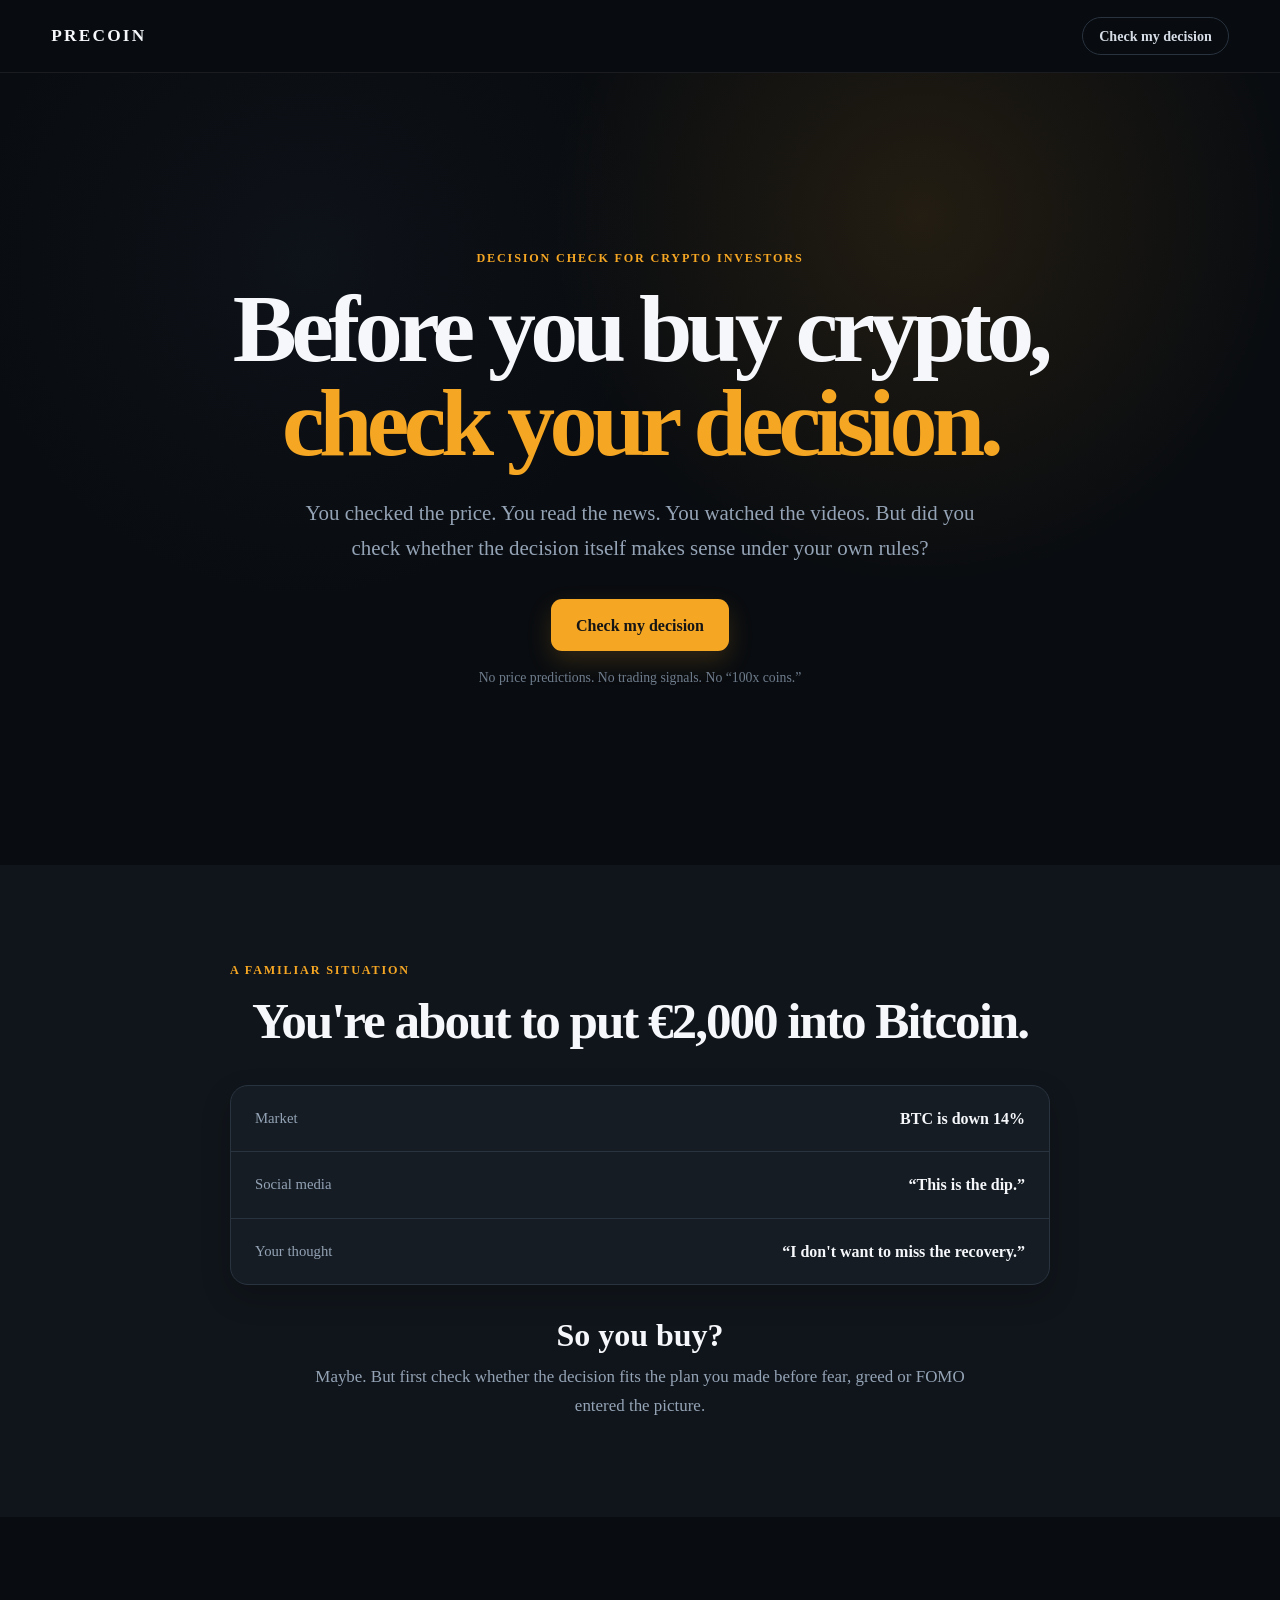
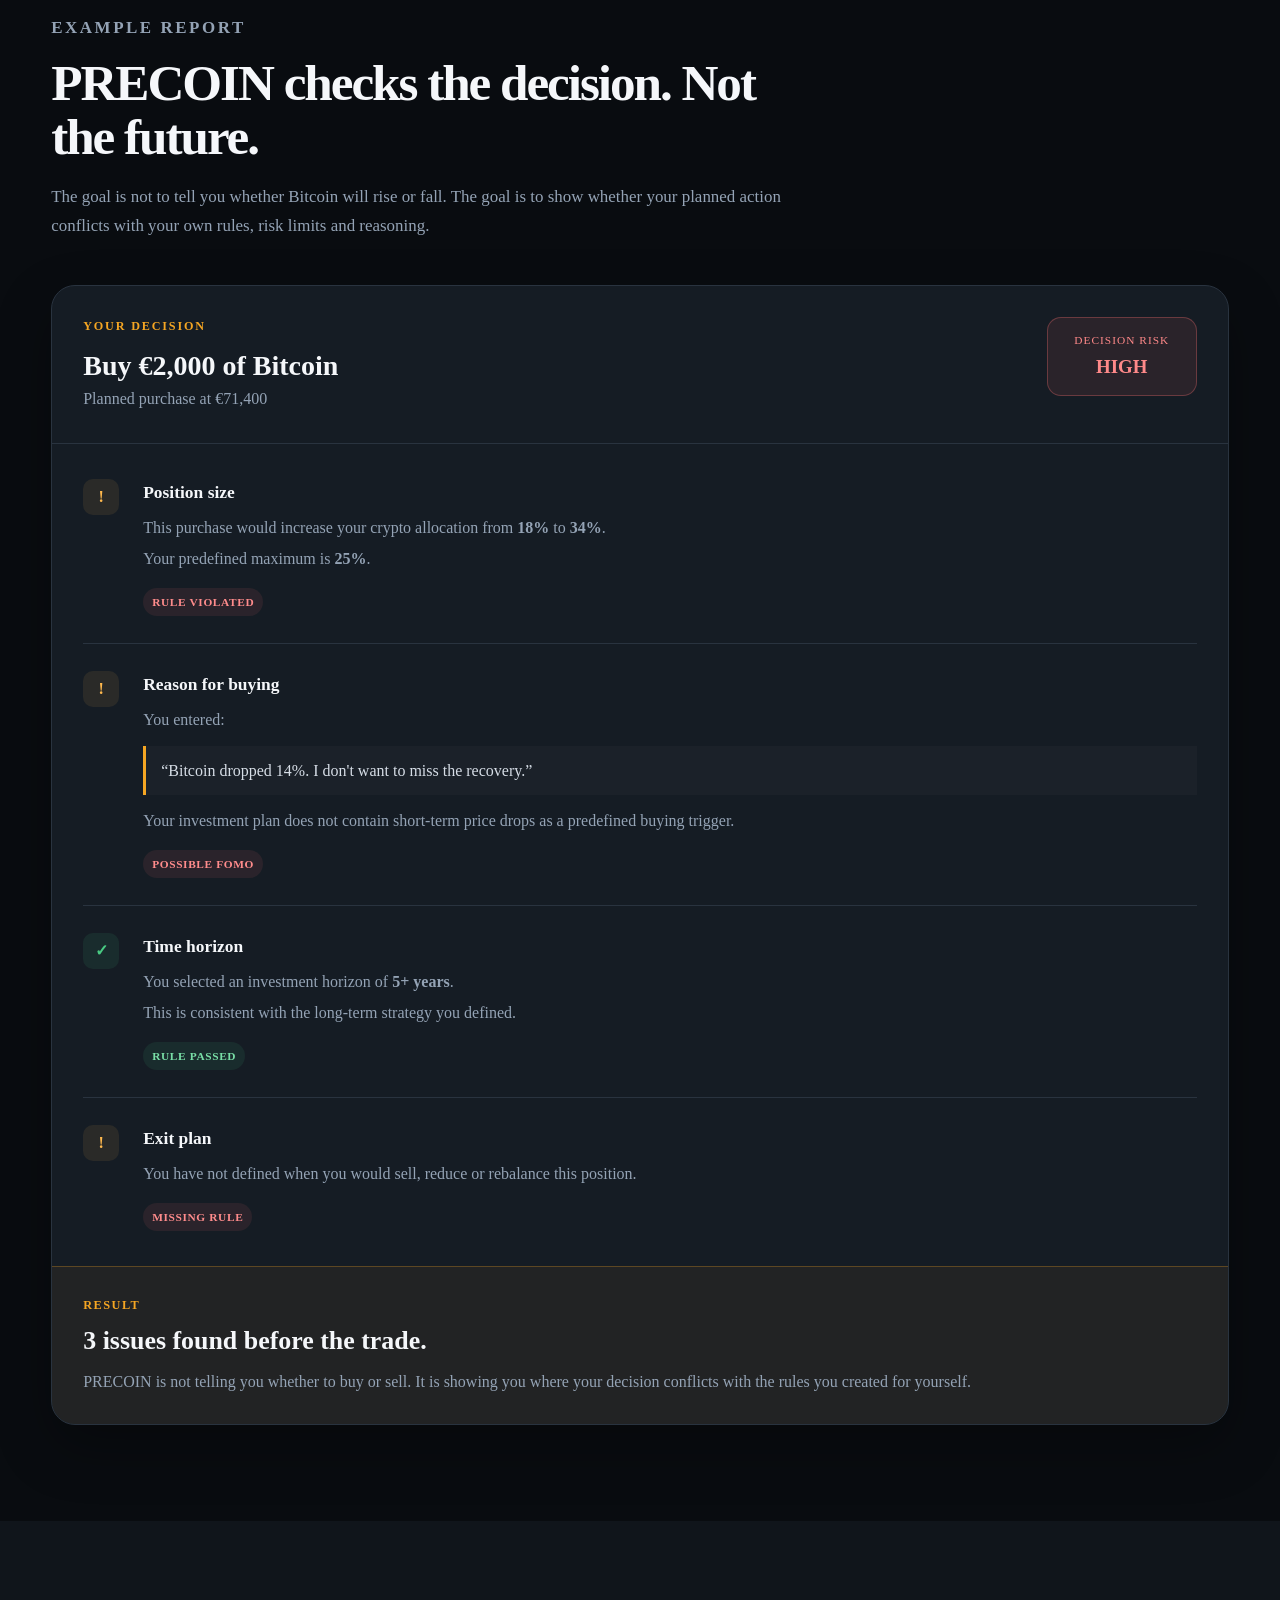
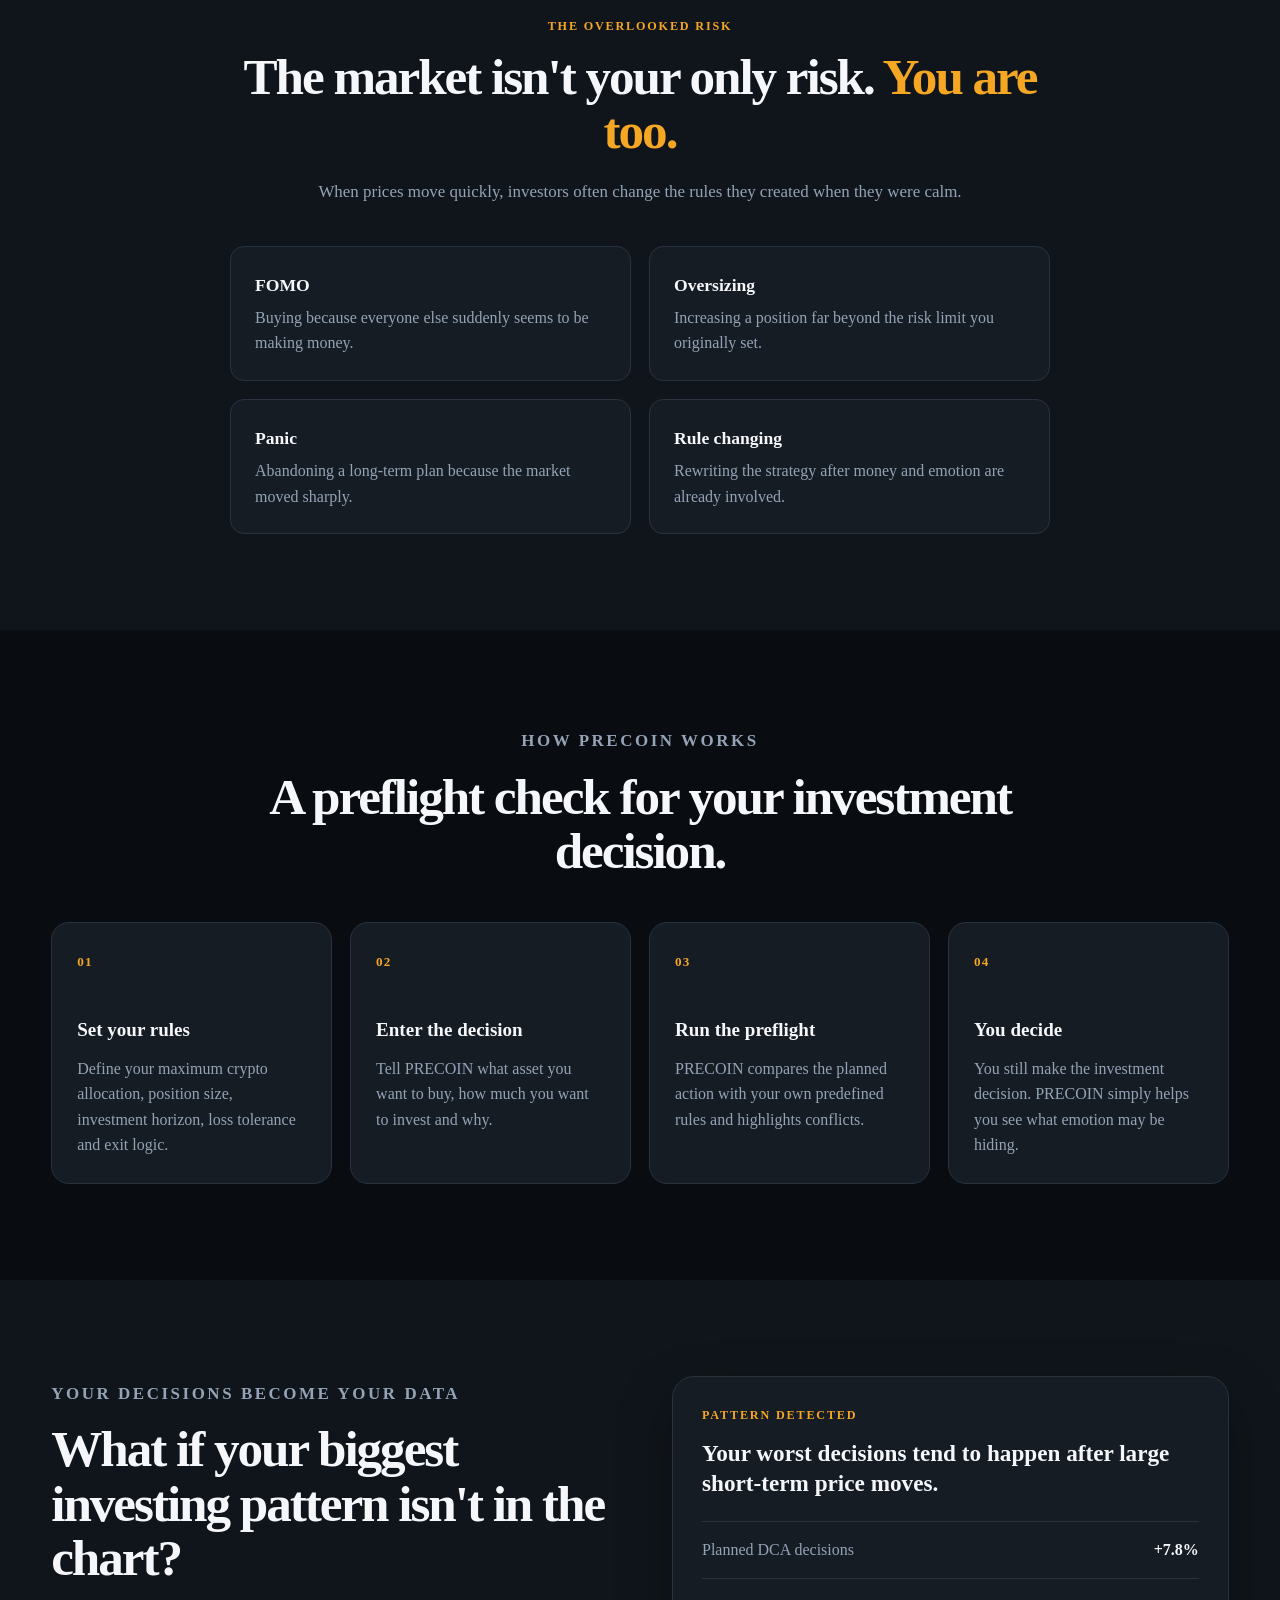
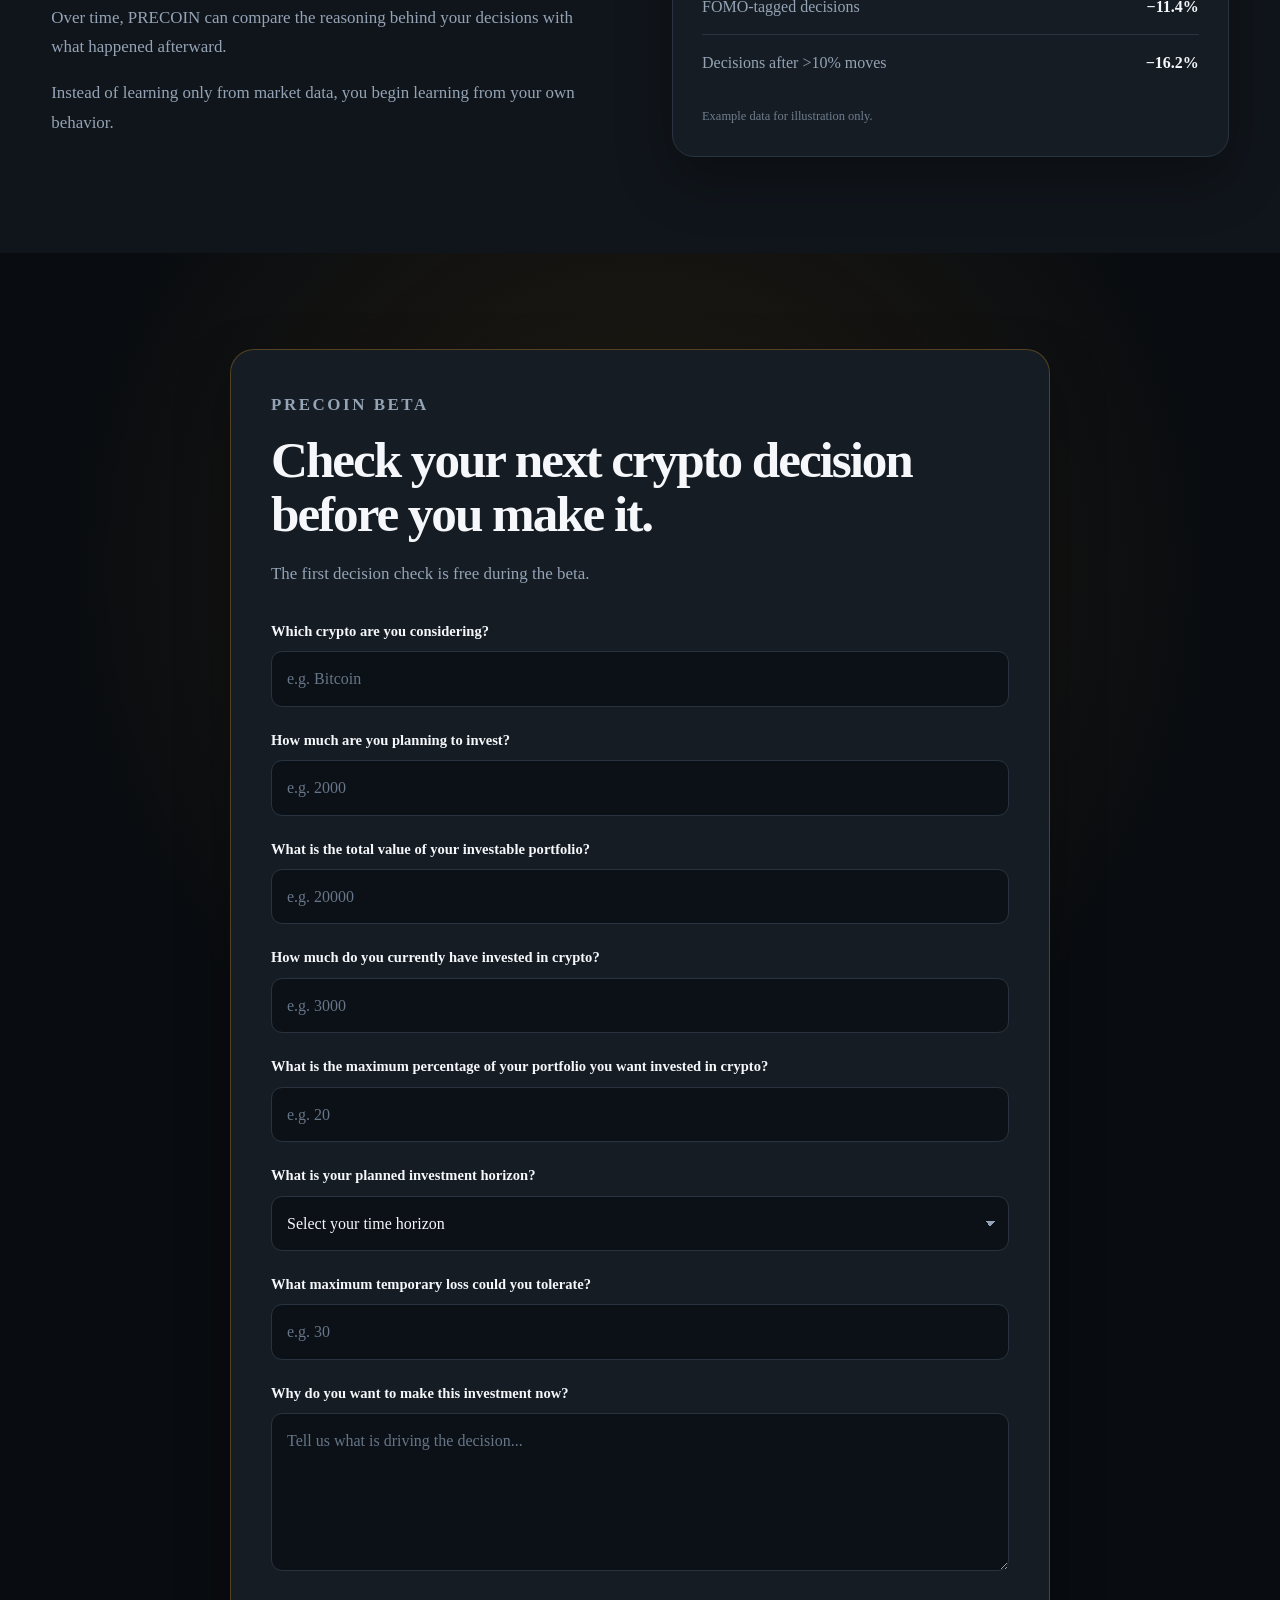
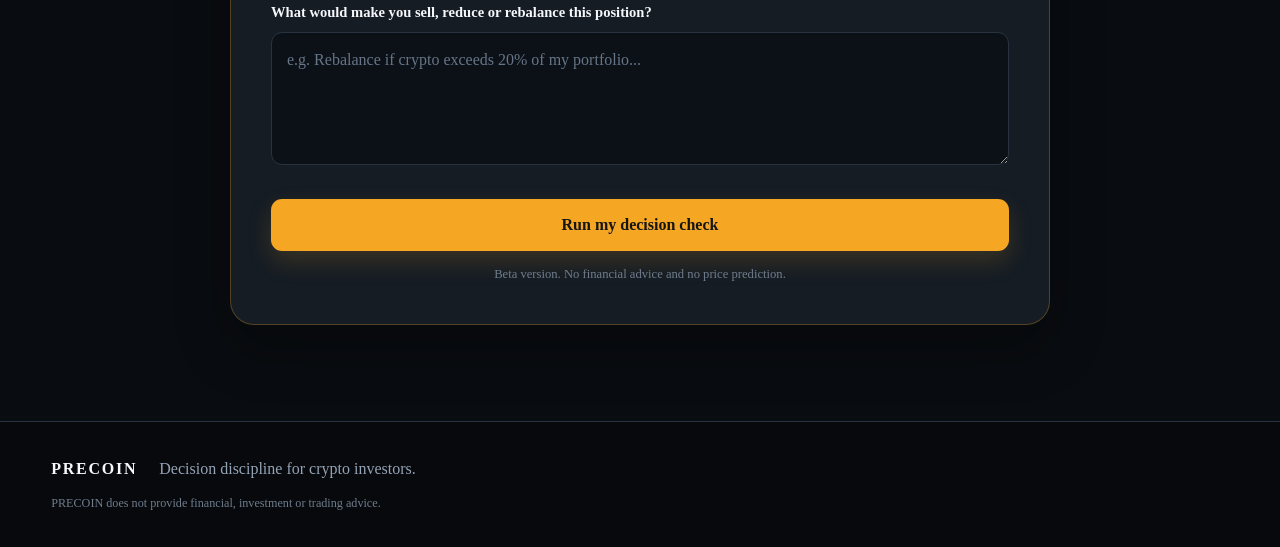
==== index.html @ 1e5df09b "Add files via upload" ====
<!DOCTYPE html>
<html lang="en">
<head>
  <meta charset="UTF-8" />
  <meta name="viewport" content="width=device-width, initial-scale=1.0" />

  <title>PRECOIN — Check your crypto decision before you buy</title>

  <meta
    name="description"
    content="PRECOIN helps crypto investors check whether a planned decision fits their own rules before they put money at risk."
  />

  <link rel="stylesheet" href="styles.css" />
</head>

<body>

  <!-- =========================================================
       HEADER
  ========================================================== -->

  <header class="site-header">
    <div class="container header-inner">

      <a href="#top" class="brand" aria-label="PRECOIN Home">
        PRECOIN
      </a>

      <a href="#decision-check" class="header-cta">
        Check my decision
      </a>

    </div>
  </header>


  <!-- =========================================================
       HERO
  ========================================================== -->

  <main id="top">

    <section class="hero">
      <div class="container hero-inner">

        <p class="eyebrow">
          DECISION CHECK FOR CRYPTO INVESTORS
        </p>

        <h1>
          Before you buy crypto,
          <span>check your decision.</span>
        </h1>

        <p class="hero-text">
          You checked the price.
          You read the news.
          You watched the videos.
          But did you check whether the decision itself makes sense
          under your own rules?
        </p>

        <a href="#decision-check" class="primary-button">
          Check my decision
        </a>

        <p class="hero-note">
          No price predictions. No trading signals. No “100x coins.”
        </p>

      </div>
    </section>


    <!-- =========================================================
         REAL-WORLD SITUATION
    ========================================================== -->

    <section class="scenario-section">
      <div class="container narrow-container">

        <p class="section-label">
          A familiar situation
        </p>

        <h2>
          You're about to put €2,000 into Bitcoin.
        </h2>

        <div class="scenario-card">

          <div class="scenario-row">
            <span class="scenario-key">
              Market
            </span>

            <span class="scenario-value">
              BTC is down 14%
            </span>
          </div>

          <div class="scenario-row">
            <span class="scenario-key">
              Social media
            </span>

            <span class="scenario-value">
              “This is the dip.”
            </span>
          </div>

          <div class="scenario-row">
            <span class="scenario-key">
              Your thought
            </span>

            <span class="scenario-value">
              “I don't want to miss the recovery.”
            </span>
          </div>

        </div>

        <h3 class="scenario-question">
          So you buy?
        </h3>

        <p class="scenario-answer">
          Maybe. But first check whether the decision fits the plan
          you made before fear, greed or FOMO entered the picture.
        </p>

      </div>
    </section>


    <!-- =========================================================
         EXAMPLE DECISION CHECK
    ========================================================== -->

    <section class="report-section">
      <div class="container">

        <div class="section-heading">

          <p class="section-label">
            Example report
          </p>

          <h2>
            PRECOIN checks the decision.
            Not the future.
          </h2>

          <p>
            The goal is not to tell you whether Bitcoin will rise or fall.
            The goal is to show whether your planned action conflicts with
            your own rules, risk limits and reasoning.
          </p>

        </div>


        <div class="report-card">

          <div class="report-top">

            <div>

              <p class="report-small-label">
                YOUR DECISION
              </p>

              <h3>
                Buy €2,000 of Bitcoin
              </h3>

              <p class="report-subtext">
                Planned purchase at €71,400
              </p>

            </div>


            <div class="risk-badge risk-high">

              <span>
                Decision risk
              </span>

              <strong>
                HIGH
              </strong>

            </div>

          </div>


          <div class="report-items">


            <!-- ITEM 1 -->

            <article class="report-item warning">

              <div class="report-icon">
                !
              </div>

              <div>

                <h4>
                  Position size
                </h4>

                <p>
                  This purchase would increase your crypto allocation
                  from <strong>18%</strong> to <strong>34%</strong>.
                </p>

                <p>
                  Your predefined maximum is
                  <strong>25%</strong>.
                </p>

                <span class="status-tag danger-tag">
                  Rule violated
                </span>

              </div>

            </article>


            <!-- ITEM 2 -->

            <article class="report-item warning">

              <div class="report-icon">
                !
              </div>

              <div>

                <h4>
                  Reason for buying
                </h4>

                <p>
                  You entered:
                </p>

                <blockquote>
                  “Bitcoin dropped 14%. I don't want to miss the recovery.”
                </blockquote>

                <p>
                  Your investment plan does not contain short-term
                  price drops as a predefined buying trigger.
                </p>

                <span class="status-tag danger-tag">
                  Possible FOMO
                </span>

              </div>

            </article>


            <!-- ITEM 3 -->

            <article class="report-item success">

              <div class="report-icon">
                ✓
              </div>

              <div>

                <h4>
                  Time horizon
                </h4>

                <p>
                  You selected an investment horizon of
                  <strong>5+ years</strong>.
                </p>

                <p>
                  This is consistent with the long-term strategy
                  you defined.
                </p>

                <span class="status-tag success-tag">
                  Rule passed
                </span>

              </div>

            </article>


            <!-- ITEM 4 -->

            <article class="report-item warning">

              <div class="report-icon">
                !
              </div>

              <div>

                <h4>
                  Exit plan
                </h4>

                <p>
                  You have not defined when you would sell,
                  reduce or rebalance this position.
                </p>

                <span class="status-tag danger-tag">
                  Missing rule
                </span>

              </div>

            </article>

          </div>


          <div class="report-result">

            <p>
              RESULT
            </p>

            <h3>
              3 issues found before the trade.
            </h3>

            <p>
              PRECOIN is not telling you whether to buy or sell.
              It is showing you where your decision conflicts
              with the rules you created for yourself.
            </p>

          </div>

        </div>

      </div>
    </section>


    <!-- =========================================================
         CORE MESSAGE
    ========================================================== -->

    <section class="risk-section">
      <div class="container narrow-container">

        <p class="section-label">
          The overlooked risk
        </p>

        <h2>
          The market isn't your only risk.
          <span>You are too.</span>
        </h2>

        <p class="large-copy">
          When prices move quickly, investors often change the rules
          they created when they were calm.
        </p>

        <div class="behavior-grid">

          <div class="behavior-card">
            <strong>
              FOMO
            </strong>
            <p>
              Buying because everyone else suddenly seems to be making money.
            </p>
          </div>

          <div class="behavior-card">
            <strong>
              Oversizing
            </strong>
            <p>
              Increasing a position far beyond the risk limit you originally set.
            </p>
          </div>

          <div class="behavior-card">
            <strong>
              Panic
            </strong>
            <p>
              Abandoning a long-term plan because the market moved sharply.
            </p>
          </div>

          <div class="behavior-card">
            <strong>
              Rule changing
            </strong>
            <p>
              Rewriting the strategy after money and emotion are already involved.
            </p>
          </div>

        </div>

      </div>
    </section>


    <!-- =========================================================
         HOW IT WORKS
    ========================================================== -->

    <section class="how-section">
      <div class="container">

        <div class="section-heading centered">

          <p class="section-label">
            How PRECOIN works
          </p>

          <h2>
            A preflight check for your investment decision.
          </h2>

        </div>


        <div class="steps-grid">

          <article class="step-card">

            <span class="step-number">
              01
            </span>

            <h3>
              Set your rules
            </h3>

            <p>
              Define your maximum crypto allocation, position size,
              investment horizon, loss tolerance and exit logic.
            </p>

          </article>


          <article class="step-card">

            <span class="step-number">
              02
            </span>

            <h3>
              Enter the decision
            </h3>

            <p>
              Tell PRECOIN what asset you want to buy,
              how much you want to invest and why.
            </p>

          </article>


          <article class="step-card">

            <span class="step-number">
              03
            </span>

            <h3>
              Run the preflight
            </h3>

            <p>
              PRECOIN compares the planned action with your own
              predefined rules and highlights conflicts.
            </p>

          </article>


          <article class="step-card">

            <span class="step-number">
              04
            </span>

            <h3>
              You decide
            </h3>

            <p>
              You still make the investment decision.
              PRECOIN simply helps you see what emotion may be hiding.
            </p>

          </article>

        </div>

      </div>
    </section>


    <!-- =========================================================
         LONG-TERM DATA VALUE
    ========================================================== -->

    <section class="data-section">
      <div class="container">

        <div class="data-layout">

          <div class="data-copy">

            <p class="section-label">
              Your decisions become your data
            </p>

            <h2>
              What if your biggest investing pattern isn't in the chart?
            </h2>

            <p>
              Over time, PRECOIN can compare the reasoning behind
              your decisions with what happened afterward.
            </p>

            <p>
              Instead of learning only from market data,
              you begin learning from your own behavior.
            </p>

          </div>


          <div class="pattern-card">

            <p class="pattern-label">
              PATTERN DETECTED
            </p>

            <h3>
              Your worst decisions tend to happen after large short-term price moves.
            </h3>

            <div class="pattern-stat">

              <span>
                Planned DCA decisions
              </span>

              <strong>
                +7.8%
              </strong>

            </div>

            <div class="pattern-stat">

              <span>
                FOMO-tagged decisions
              </span>

              <strong>
                −11.4%
              </strong>

            </div>

            <div class="pattern-stat">

              <span>
                Decisions after &gt;10% moves
              </span>

              <strong>
                −16.2%
              </strong>

            </div>

            <p class="pattern-disclaimer">
              Example data for illustration only.
            </p>

          </div>

        </div>

      </div>
    </section>


    <!-- =========================================================
         FIRST MVP CTA / FORM PLACEHOLDER
    ========================================================== -->

    <section class="cta-section" id="decision-check">

      <div class="container narrow-container">

        <div class="cta-box">

          <p class="section-label">
            PRECOIN BETA
          </p>

          <h2>
            Check your next crypto decision before you make it.
          </h2>

          <p>
            The first decision check is free during the beta.
          </p>

<form id="precoinForm" class="precoin-form">

  <div class="form-group">
    <label for="asset">
      Which crypto are you considering?
    </label>

    <input
      type="text"
      id="asset"
      name="asset"
      placeholder="e.g. Bitcoin"
      required
    />
  </div>


  <div class="form-group">
    <label for="amount">
      How much are you planning to invest?
    </label>

    <input
      type="number"
      id="amount"
      name="amount"
      placeholder="e.g. 2000"
      min="1"
      required
    />
  </div>


  <div class="form-group">
    <label for="portfolioValue">
      What is the total value of your investable portfolio?
    </label>

    <input
      type="number"
      id="portfolioValue"
      name="portfolioValue"
      placeholder="e.g. 20000"
      min="1"
      required
    />
  </div>


  <div class="form-group">
    <label for="currentCryptoValue">
      How much do you currently have invested in crypto?
    </label>

    <input
      type="number"
      id="currentCryptoValue"
      name="currentCryptoValue"
      placeholder="e.g. 3000"
      min="0"
      required
    />
  </div>


  <div class="form-group">
    <label for="maxCryptoAllocation">
      What is the maximum percentage of your portfolio
      you want invested in crypto?
    </label>

    <input
      type="number"
      id="maxCryptoAllocation"
      name="maxCryptoAllocation"
      placeholder="e.g. 20"
      min="1"
      max="100"
      required
    />
  </div>


  <div class="form-group">
    <label for="timeHorizon">
      What is your planned investment horizon?
    </label>

    <select
      id="timeHorizon"
      name="timeHorizon"
      required
    >
      <option value="">
        Select your time horizon
      </option>

      <option value="less-than-1-year">
        Less than 1 year
      </option>

      <option value="1-3-years">
        1–3 years
      </option>

      <option value="3-5-years">
        3–5 years
      </option>

      <option value="5-plus-years">
        5+ years
      </option>
    </select>
  </div>


  <div class="form-group">
    <label for="maxLoss">
      What maximum temporary loss could you tolerate?
    </label>

    <input
      type="number"
      id="maxLoss"
      name="maxLoss"
      placeholder="e.g. 30"
      min="1"
      max="100"
      required
    />
  </div>


  <div class="form-group">
    <label for="reason">
      Why do you want to make this investment now?
    </label>

    <textarea
      id="reason"
      name="reason"
      rows="5"
      placeholder="Tell us what is driving the decision..."
      required
    ></textarea>
  </div>


  <div class="form-group">
    <label for="exitRule">
      What would make you sell, reduce or rebalance this position?
    </label>

    <textarea
      id="exitRule"
      name="exitRule"
      rows="4"
      placeholder="e.g. Rebalance if crypto exceeds 20% of my portfolio..."
      required
    ></textarea>
  </div>


  <button
    type="submit"
    class="primary-button form-button"
  >
    Run my decision check
  </button>


  <p class="form-note">
    Beta version. No financial advice and no price prediction.
  </p>

</form>


          <div id="formSuccess" class="form-success" hidden>

            <strong>
              Decision received.
            </strong>

            <p>
              Your PRECOIN beta check is ready for the next step.
            </p>

          </div>

        </div>

      </div>

    </section>

  </main>


  <!-- =========================================================
       FOOTER
  ========================================================== -->

  <footer class="site-footer">

    <div class="container footer-inner">

      <strong>
        PRECOIN
      </strong>

      <p>
        Decision discipline for crypto investors.
      </p>

      <p class="footer-disclaimer">
        PRECOIN does not provide financial, investment or trading advice.
      </p>

    </div>

  </footer>


  <script src="javascript.js"></script>

</body>
</html>
---- styles.css ----
/* =========================================================
   PRECOIN — LANDINGPAGE V0.2
   Full replacement stylesheet
   ========================================================= */


/* =========================================================
   1. DESIGN TOKENS
   ========================================================= */

:root {
  --bg: #090c10;
  --bg-soft: #10151b;
  --bg-elevated: #131920;

  --card: #151c24;
  --card-soft: #19212a;
  --card-hover: #1b242e;

  --text: #f5f7fa;
  --text-soft: #d6dde6;
  --muted: #94a3b5;
  --muted-dark: #6f7d8d;

  --line: #29333f;
  --line-soft: rgba(255, 255, 255, 0.07);

  --accent: #f5a623;
  --accent-hover: #ffb434;
  --accent-soft: rgba(245, 166, 35, 0.1);
  --accent-line: rgba(245, 166, 35, 0.28);

  --success: #49cb83;
  --success-soft: rgba(73, 203, 131, 0.09);
  --success-line: rgba(73, 203, 131, 0.28);

  --warning: #ffb94e;
  --warning-soft: rgba(255, 185, 78, 0.09);
  --warning-line: rgba(255, 185, 78, 0.28);

  --danger: #ff7070;
  --danger-soft: rgba(255, 112, 112, 0.09);
  --danger-line: rgba(255, 112, 112, 0.3);

  --max-width: 1180px;
  --narrow-width: 820px;

  --radius-xl: 24px;
  --radius-lg: 18px;
  --radius-md: 14px;
  --radius-sm: 11px;

  --shadow:
    0 22px 55px rgba(0, 0, 0, 0.28);

  --shadow-soft:
    0 12px 30px rgba(0, 0, 0, 0.18);

  --transition:
    180ms ease;
}


/* =========================================================
   2. RESET / BASE
   ========================================================= */

*,
*::before,
*::after {
  box-sizing: border-box;
}

html {
  scroll-behavior: smooth;
  scroll-padding-top: 90px;
}

body {
  margin: 0;

  font-family:
    Inter,
    ui-sans-serif,
    system-ui,
    -apple-system,
    BlinkMacSystemFont,
    "Segoe UI",
    sans-serif;

  background: var(--bg);
  color: var(--text);

  font-size: 16px;
  line-height: 1.6;

  -webkit-font-smoothing: antialiased;
  text-rendering: optimizeLegibility;
}

body,
input,
textarea,
select,
button {
  font-family: inherit;
}

img,
svg {
  display: block;
  max-width: 100%;
}

a {
  color: inherit;
  text-decoration: none;
}

button {
  cursor: pointer;
}

input,
textarea,
select,
button {
  font: inherit;
}

button,
input,
textarea,
select {
  border: 0;
}

::selection {
  background: rgba(245, 166, 35, 0.28);
  color: #ffffff;
}


/* =========================================================
   3. GLOBAL LAYOUT
   ========================================================= */

.container {
  width: min(92%, var(--max-width));
  margin-inline: auto;
}

.narrow-container {
  width: min(92%, var(--narrow-width));
  margin-inline: auto;
}

section {
  padding: 96px 0;
}

.section-heading {
  max-width: 760px;
  margin-bottom: 44px;
}

.section-heading.centered {
  margin-left: auto;
  margin-right: auto;
  text-align: center;
}

.section-label,
.eyebrow,
.report-small-label,
.pattern-label {
  margin: 0 0 14px;

  color: var(--accent);

  font-size: 0.76rem;
  font-weight: 850;

  letter-spacing: 0.15em;
  text-transform: uppercase;
}

.section-heading h2,
.risk-section h2,
.data-copy h2,
.cta-box h2,
.scenario-section h2 {
  margin: 0 0 18px;

  font-size: clamp(2.1rem, 4vw, 3.35rem);
  line-height: 1.06;

  letter-spacing: -0.04em;
}

.section-heading p,
.data-copy p,
.scenario-answer,
.large-copy,
.cta-box > p {
  color: var(--muted);

  font-size: 1.06rem;
  line-height: 1.72;
}


/* =========================================================
   4. HEADER
   ========================================================= */

.site-header {
  position: sticky;
  top: 0;
  z-index: 100;

  background: rgba(9, 12, 16, 0.88);

  border-bottom: 1px solid var(--line-soft);

  backdrop-filter: blur(16px);
  -webkit-backdrop-filter: blur(16px);
}

.header-inner {
  min-height: 72px;

  display: flex;
  align-items: center;
  justify-content: space-between;

  gap: 24px;
}

.brand {
  color: var(--text);

  font-size: 1.08rem;
  font-weight: 900;

  letter-spacing: 0.13em;
}

.header-cta {
  min-height: 38px;

  display: inline-flex;
  align-items: center;
  justify-content: center;

  padding: 0 16px;

  border: 1px solid var(--line);
  border-radius: 999px;

  color: var(--text-soft);

  font-size: 0.88rem;
  font-weight: 750;

  transition:
    background var(--transition),
    border-color var(--transition),
    color var(--transition),
    transform var(--transition);
}

.header-cta:hover {
  color: var(--text);

  background: var(--accent-soft);
  border-color: var(--accent-line);

  transform: translateY(-1px);
}


/* =========================================================
   5. HERO
   ========================================================= */

.hero {
  min-height: 88vh;

  display: flex;
  align-items: center;

  padding-top: 118px;
  padding-bottom: 118px;

  background:
    radial-gradient(
      circle at 72% 18%,
      rgba(245, 166, 35, 0.11),
      transparent 33%
    ),
    radial-gradient(
      circle at 24% 24%,
      rgba(100, 130, 180, 0.055),
      transparent 30%
    ),
    var(--bg);
}

.hero-inner {
  max-width: 940px;
  text-align: center;
}

.hero h1 {
  max-width: 930px;

  margin: 0 auto 26px;

  font-size: clamp(3.25rem, 7.5vw, 6.4rem);
  font-weight: 900;

  line-height: 0.98;
  letter-spacing: -0.058em;
}

.hero h1 span {
  color: var(--accent);
}

.hero-text {
  max-width: 720px;

  margin: 0 auto 34px;

  color: var(--muted);

  font-size: clamp(1.06rem, 2vw, 1.31rem);
  line-height: 1.65;
}

.primary-button {
  min-height: 52px;

  display: inline-flex;
  align-items: center;
  justify-content: center;

  padding: 0 25px;

  border: 0;
  border-radius: var(--radius-sm);

  background: var(--accent);
  color: #151515;

  font-weight: 900;

  box-shadow:
    0 10px 25px rgba(245, 166, 35, 0.17);

  transition:
    background var(--transition),
    transform var(--transition),
    box-shadow var(--transition);
}

.primary-button:hover {
  background: var(--accent-hover);

  transform: translateY(-2px);

  box-shadow:
    0 14px 32px rgba(245, 166, 35, 0.24);
}

.primary-button:active {
  transform: translateY(0);
}

.primary-button:focus-visible {
  outline: 3px solid rgba(245, 166, 35, 0.28);
  outline-offset: 3px;
}

.hero-note {
  margin: 16px 0 0;

  color: var(--muted-dark);

  font-size: 0.86rem;
}


/* =========================================================
   6. SCENARIO
   ========================================================= */

.scenario-section {
  background: var(--bg-soft);
}

.scenario-section h2 {
  text-align: center;
}

.scenario-card {
  margin: 36px auto 26px;

  overflow: hidden;

  border: 1px solid var(--line);
  border-radius: var(--radius-lg);

  background: var(--card);

  box-shadow: var(--shadow-soft);
}

.scenario-row {
  display: flex;
  align-items: center;
  justify-content: space-between;

  gap: 30px;

  padding: 20px 24px;

  border-bottom: 1px solid var(--line);
}

.scenario-row:last-child {
  border-bottom: 0;
}

.scenario-key {
  color: var(--muted);

  font-size: 0.92rem;
}

.scenario-value {
  color: var(--text);

  text-align: right;

  font-weight: 800;
}

.scenario-question {
  margin: 32px 0 8px;

  text-align: center;

  font-size: 2rem;
  line-height: 1.15;
}

.scenario-answer {
  max-width: 700px;

  margin: 0 auto;

  text-align: center;
}


/* =========================================================
   7. EXAMPLE REPORT
   ========================================================= */

.report-section {
  background: var(--bg);
}

.report-card {
  overflow: hidden;

  border: 1px solid var(--line);
  border-radius: var(--radius-xl);

  background: var(--card);

  box-shadow: var(--shadow);
}

.report-top {
  display: flex;
  align-items: flex-start;
  justify-content: space-between;

  gap: 30px;

  padding: 31px;

  border-bottom: 1px solid var(--line);
}

.report-top h3 {
  margin: 3px 0 4px;

  font-size: 1.75rem;
  line-height: 1.15;
}

.report-subtext {
  margin: 0;

  color: var(--muted);
}

.risk-badge {
  min-width: 150px;

  padding: 13px 18px;

  border-radius: var(--radius-md);

  text-align: center;
}

.risk-badge span {
  display: block;

  margin-bottom: 3px;

  font-size: 0.71rem;
  letter-spacing: 0.09em;
  text-transform: uppercase;
}

.risk-badge strong {
  font-size: 1.18rem;
}

.risk-high {
  color: #ff8989;

  background: var(--danger-soft);
  border: 1px solid var(--danger-line);
}

.report-items {
  padding: 8px 31px;
}

.report-item {
  display: grid;
  grid-template-columns: 42px 1fr;

  gap: 18px;

  padding: 27px 0;

  border-bottom: 1px solid var(--line);
}

.report-item:last-child {
  border-bottom: 0;
}

.report-icon {
  width: 36px;
  height: 36px;

  display: flex;
  align-items: center;
  justify-content: center;

  border-radius: 10px;

  font-weight: 900;
}

.report-item.warning .report-icon {
  color: var(--warning);
  background: var(--warning-soft);
}

.report-item.success .report-icon {
  color: var(--success);
  background: var(--success-soft);
}

.report-item h4 {
  margin: 0 0 8px;

  font-size: 1.09rem;
}

.report-item p {
  margin: 6px 0;

  color: var(--muted);
}

.report-item blockquote {
  margin: 13px 0;
  padding: 12px 15px;

  border-left: 3px solid var(--accent);

  background: rgba(255, 255, 255, 0.025);
  color: var(--text-soft);
}

.status-tag {
  display: inline-block;

  margin-top: 10px;
  padding: 5px 9px;

  border-radius: 999px;

  font-size: 0.71rem;
  font-weight: 900;

  letter-spacing: 0.055em;
  text-transform: uppercase;
}

.danger-tag {
  color: #ff8c8c;
  background: var(--danger-soft);
}

.success-tag {
  color: #79dfa7;
  background: var(--success-soft);
}

.report-result {
  padding: 29px 31px;

  background: rgba(245, 166, 35, 0.055);

  border-top: 1px solid var(--accent-line);
}

.report-result > p:first-child {
  margin: 0 0 4px;

  color: var(--accent);

  font-size: 0.77rem;
  font-weight: 900;

  letter-spacing: 0.12em;
}

.report-result h3 {
  margin: 0 0 8px;

  font-size: 1.62rem;
}

.report-result p:last-child {
  margin: 0;

  color: var(--muted);
}


/* =========================================================
   8. BEHAVIOR / RISK
   ========================================================= */

.risk-section {
  background: var(--bg-soft);

  text-align: center;
}

.risk-section h2 span {
  color: var(--accent);
}

.large-copy {
  max-width: 690px;

  margin: 0 auto 40px;
}

.behavior-grid {
  display: grid;
  grid-template-columns: repeat(2, minmax(0, 1fr));

  gap: 18px;
}

.behavior-card {
  padding: 24px;

  border: 1px solid var(--line);
  border-radius: var(--radius-md);

  background: var(--card);

  text-align: left;

  transition:
    background var(--transition),
    border-color var(--transition),
    transform var(--transition);
}

.behavior-card:hover {
  background: var(--card-hover);
  border-color: #354252;

  transform: translateY(-2px);
}

.behavior-card strong {
  display: block;

  margin-bottom: 6px;

  font-size: 1.1rem;
}

.behavior-card p {
  margin: 0;

  color: var(--muted);
}


/* =========================================================
   9. HOW IT WORKS
   ========================================================= */

.how-section {
  background: var(--bg);
}

.steps-grid {
  display: grid;
  grid-template-columns: repeat(4, minmax(0, 1fr));

  gap: 18px;
}

.step-card {
  min-height: 260px;

  padding: 25px;

  border: 1px solid var(--line);
  border-radius: var(--radius-lg);

  background: var(--card);

  transition:
    background var(--transition),
    border-color var(--transition),
    transform var(--transition);
}

.step-card:hover {
  background: var(--card-hover);
  border-color: #354252;

  transform: translateY(-3px);
}

.step-number {
  display: inline-flex;

  margin-bottom: 43px;

  color: var(--accent);

  font-size: 0.82rem;
  font-weight: 900;

  letter-spacing: 0.09em;
}

.step-card h3 {
  margin: 0 0 10px;

  font-size: 1.19rem;
}

.step-card p {
  margin: 0;

  color: var(--muted);
}


/* =========================================================
   10. DATA / LONGITUDINAL VALUE
   ========================================================= */

.data-section {
  background: var(--bg-soft);
}

.data-layout {
  display: grid;
  grid-template-columns: 1fr 1fr;

  gap: 64px;

  align-items: center;
}

.data-copy p {
  max-width: 620px;
}

.pattern-card {
  padding: 29px;

  border: 1px solid var(--line);
  border-radius: 22px;

  background: var(--card);

  box-shadow: var(--shadow);
}

.pattern-card h3 {
  margin: 0 0 23px;

  font-size: 1.45rem;
  line-height: 1.27;
}

.pattern-stat {
  display: flex;
  justify-content: space-between;

  gap: 20px;

  padding: 15px 0;

  border-top: 1px solid var(--line);
}

.pattern-stat span {
  color: var(--muted);
}

.pattern-stat strong {
  white-space: nowrap;
}

.pattern-disclaimer {
  margin: 16px 0 0;

  color: var(--muted-dark);

  font-size: 0.78rem;
}


/* =========================================================
   11. CTA / FORM
   ========================================================= */

.cta-section {
  background:
    radial-gradient(
      circle at 50% 18%,
      rgba(245, 166, 35, 0.11),
      transparent 37%
    ),
    var(--bg);
}

.cta-box {
  padding: 40px;

  border: 1px solid var(--accent-line);
  border-radius: var(--radius-xl);

  background: var(--card);

  box-shadow: var(--shadow);
}

.cta-box h2 {
  margin-bottom: 12px;
}

.precoin-form {
  margin-top: 32px;
}

.form-group {
  margin-bottom: 22px;
}

.form-group label {
  display: block;

  margin-bottom: 8px;

  color: var(--text);

  font-size: 0.91rem;
  font-weight: 780;
}

.form-group input,
.form-group textarea,
.form-group select {
  width: 100%;

  padding: 14px 15px;

  border: 1px solid var(--line);
  border-radius: var(--radius-sm);

  outline: none;

  background: #0c1117;
  color: var(--text);

  transition:
    background var(--transition),
    border-color var(--transition),
    box-shadow var(--transition);
}

.form-group input:hover,
.form-group textarea:hover,
.form-group select:hover {
  border-color: #374555;
}

.form-group input:focus,
.form-group textarea:focus,
.form-group select:focus {
  background: #0d131a;

  border-color: var(--accent);

  box-shadow:
    0 0 0 3px rgba(245, 166, 35, 0.11);
}

.form-group input::placeholder,
.form-group textarea::placeholder {
  color: #667587;
}

.form-group textarea {
  min-height: 115px;

  resize: vertical;
}

.form-group select {
  appearance: none;
  -webkit-appearance: none;

  cursor: pointer;

  background-image:
    linear-gradient(45deg, transparent 50%, var(--muted) 50%),
    linear-gradient(135deg, var(--muted) 50%, transparent 50%);

  background-position:
    calc(100% - 18px) 50%,
    calc(100% - 13px) 50%;

  background-size:
    5px 5px,
    5px 5px;

  background-repeat: no-repeat;

  padding-right: 42px;
}

.form-group select option {
  background: #10161d;
  color: var(--text);
}

.form-button {
  width: 100%;

  margin-top: 5px;
}

.form-note {
  margin: 13px 0 0;

  color: var(--muted-dark);

  font-size: 0.79rem;

  text-align: center;
}

.form-success {
  margin-top: 26px;
  padding: 0;

  border: 0;

  background: transparent;
}

.form-success > strong {
  color: var(--success);
}

.form-success > p {
  color: var(--muted);
}


/* =========================================================
   12. GENERATED PRECOIN REPORT
   ========================================================= */

.generated-report {
  animation: reportFadeIn 260ms ease;
}

@keyframes reportFadeIn {
  from {
    opacity: 0;
    transform: translateY(8px);
  }

  to {
    opacity: 1;
    transform: translateY(0);
  }
}

.generated-report h3 {
  margin: 0 0 22px;

  font-size: clamp(1.8rem, 4vw, 2.3rem);
  line-height: 1.1;

  letter-spacing: -0.025em;
}

.generated-risk {
  display: flex;
  align-items: center;
  justify-content: space-between;

  gap: 20px;

  margin-bottom: 26px;
  padding: 16px 18px;

  border-radius: var(--radius-md);

  font-size: 0.76rem;
  font-weight: 750;

  letter-spacing: 0.085em;
}

.generated-risk span {
  opacity: 0.88;
}

.generated-risk strong {
  font-size: 1.15rem;
  letter-spacing: 0.03em;
}

.generated-risk-high {
  color: #ff8a8a;

  background: var(--danger-soft);
  border: 1px solid var(--danger-line);
}

.generated-risk-caution {
  color: var(--warning);

  background: var(--warning-soft);
  border: 1px solid var(--warning-line);
}

.generated-risk-low {
  color: var(--success);

  background: var(--success-soft);
  border: 1px solid var(--success-line);
}


/* =========================================================
   GENERATED SUMMARY
   ========================================================= */

.generated-summary {
  display: grid;
  grid-template-columns: repeat(3, minmax(0, 1fr));

  margin-bottom: 30px;

  overflow: hidden;

  border: 1px solid var(--line);
  border-radius: var(--radius-md);

  background: #0d1218;
}

.generated-summary > div {
  min-width: 0;

  padding: 17px;

  border-right: 1px solid var(--line);
}

.generated-summary > div:last-child {
  border-right: 0;
}

.generated-summary span {
  display: block;

  margin-bottom: 6px;

  color: var(--muted);

  font-size: 0.75rem;
  line-height: 1.4;
}

.generated-summary strong {
  display: block;

  color: var(--text);

  font-size: 1.15rem;
}


/* =========================================================
   GENERATED ISSUES / PASSED RULES
   ========================================================= */

.generated-heading {
  margin: 30px 0 12px;

  color: var(--muted);

  font-size: 0.77rem;
  font-weight: 850;

  letter-spacing: 0.11em;
  text-transform: uppercase;
}

.mini-result {
  margin-bottom: 12px;
  padding: 17px;

  border-radius: var(--radius-md);
}

.mini-result strong {
  display: block;

  font-size: 0.94rem;
}

.mini-result p {
  margin: 7px 0 0;

  color: var(--muted);

  line-height: 1.62;
}

.mini-warning {
  background: var(--warning-soft);
  border: 1px solid var(--warning-line);
}

.mini-warning strong {
  color: var(--warning);
}

.mini-success {
  background: var(--success-soft);
  border: 1px solid var(--success-line);
}

.mini-success strong {
  color: var(--success);
}


/* =========================================================
   GENERATED REASON / EXIT RULE
   ========================================================= */

.generated-reason,
.generated-exit {
  margin-top: 25px;
  padding: 18px;

  border: 1px solid var(--line);
  border-radius: var(--radius-md);

  background: #0d1218;
}

.generated-reason span,
.generated-exit span {
  display: block;

  margin-bottom: 9px;

  color: var(--muted);

  font-size: 0.7rem;
  font-weight: 850;

  letter-spacing: 0.09em;
  text-transform: uppercase;
}

.generated-reason blockquote {
  margin: 0;

  color: var(--text-soft);

  font-size: 1rem;
  line-height: 1.65;
}

.generated-exit p {
  margin: 0;

  color: var(--text-soft);

  line-height: 1.65;
}


/* =========================================================
   GENERATED CONCLUSION
   ========================================================= */

.generated-conclusion {
  margin: 27px 0 22px;
  padding: 20px;

  border-left: 3px solid var(--accent);
  border-radius: 0 var(--radius-sm) var(--radius-sm) 0;

  background: var(--accent-soft);
}

.generated-conclusion strong {
  color: var(--text);

  font-size: 1rem;
}

.generated-conclusion p {
  margin: 8px 0 0;

  color: var(--muted);

  line-height: 1.63;
}


/* =========================================================
   13. FOOTER
   ========================================================= */

.site-footer {
  padding: 34px 0;

  border-top: 1px solid var(--line);

  background: #07090c;
}

.footer-inner {
  display: flex;
  flex-wrap: wrap;
  align-items: center;

  gap: 12px 22px;
}

.footer-inner strong {
  letter-spacing: 0.11em;
}

.footer-inner p {
  margin: 0;

  color: var(--muted);
}

.footer-disclaimer {
  width: 100%;

  color: var(--muted-dark) !important;

  font-size: 0.76rem;
}


/* =========================================================
   14. ACCESSIBILITY
   ========================================================= */

a:focus-visible,
button:focus-visible {
  outline: 3px solid rgba(245, 166, 35, 0.3);
  outline-offset: 3px;
}

input:invalid:not(:placeholder-shown),
textarea:invalid:not(:placeholder-shown) {
  border-color: rgba(255, 112, 112, 0.55);
}


/* =========================================================
   15. RESPONSIVE — TABLET
   ========================================================= */

@media (max-width: 950px) {
  section {
    padding: 84px 0;
  }

  .steps-grid {
    grid-template-columns: repeat(2, minmax(0, 1fr));
  }

  .data-layout {
    grid-template-columns: 1fr;

    gap: 38px;
  }

  .data-copy {
    max-width: 720px;
  }
}


/* =========================================================
   16. RESPONSIVE — MOBILE
   ========================================================= */

@media (max-width: 700px) {
  html {
    scroll-padding-top: 74px;
  }

  section {
    padding: 68px 0;
  }

  .container,
  .narrow-container {
    width: min(91%, var(--max-width));
  }

  .site-header {
    backdrop-filter: blur(12px);
  }

  .header-inner {
    min-height: 64px;
  }

  .header-cta {
    display: none;
  }

  .hero {
    min-height: auto;

    padding-top: 88px;
    padding-bottom: 88px;
  }

  .hero h1 {
    font-size: clamp(2.65rem, 13vw, 4.7rem);
  }

  .hero-text {
    font-size: 1rem;
  }

  .primary-button {
    min-height: 50px;
  }

  .scenario-row {
    flex-direction: column;
    align-items: flex-start;

    gap: 5px;
  }

  .scenario-value {
    text-align: left;
  }

  .report-top {
    flex-direction: column;
  }

  .risk-badge {
    width: 100%;
  }

  .behavior-grid,
  .steps-grid {
    grid-template-columns: 1fr;
  }

  .step-card {
    min-height: 0;
  }

  .step-number {
    margin-bottom: 28px;
  }

  .report-card,
  .cta-box {
    border-radius: var(--radius-lg);
  }

  .cta-box {
    padding: 27px 21px;
  }

  .generated-summary {
    grid-template-columns: 1fr;
  }

  .generated-summary > div {
    border-right: 0;
    border-bottom: 1px solid var(--line);
  }

  .generated-summary > div:last-child {
    border-bottom: 0;
  }

  .generated-risk {
    align-items: flex-start;
    flex-direction: column;

    gap: 4px;
  }
}


/* =========================================================
   17. RESPONSIVE — SMALL MOBILE
   ========================================================= */

@media (max-width: 460px) {
  .hero h1 {
    font-size: 2.65rem;
  }

  .section-heading h2,
  .risk-section h2,
  .data-copy h2,
  .cta-box h2,
  .scenario-section h2 {
    font-size: 2rem;
  }

  .report-top,
  .report-items,
  .report-result {
    padding-left: 20px;
    padding-right: 20px;
  }

  .report-item {
    grid-template-columns: 34px 1fr;

    gap: 12px;
  }

  .report-icon {
    width: 32px;
    height: 32px;
  }

  .cta-box {
    padding: 24px 18px;
  }

  .form-group {
    margin-bottom: 19px;
  }
}


/* =========================================================
   18. REDUCED MOTION
   ========================================================= */

@media (prefers-reduced-motion: reduce) {
  *,
  *::before,
  *::after {
    scroll-behavior: auto !important;

    animation-duration: 0.01ms !important;
    animation-iteration-count: 1 !important;

    transition-duration: 0.01ms !important;
  }
}
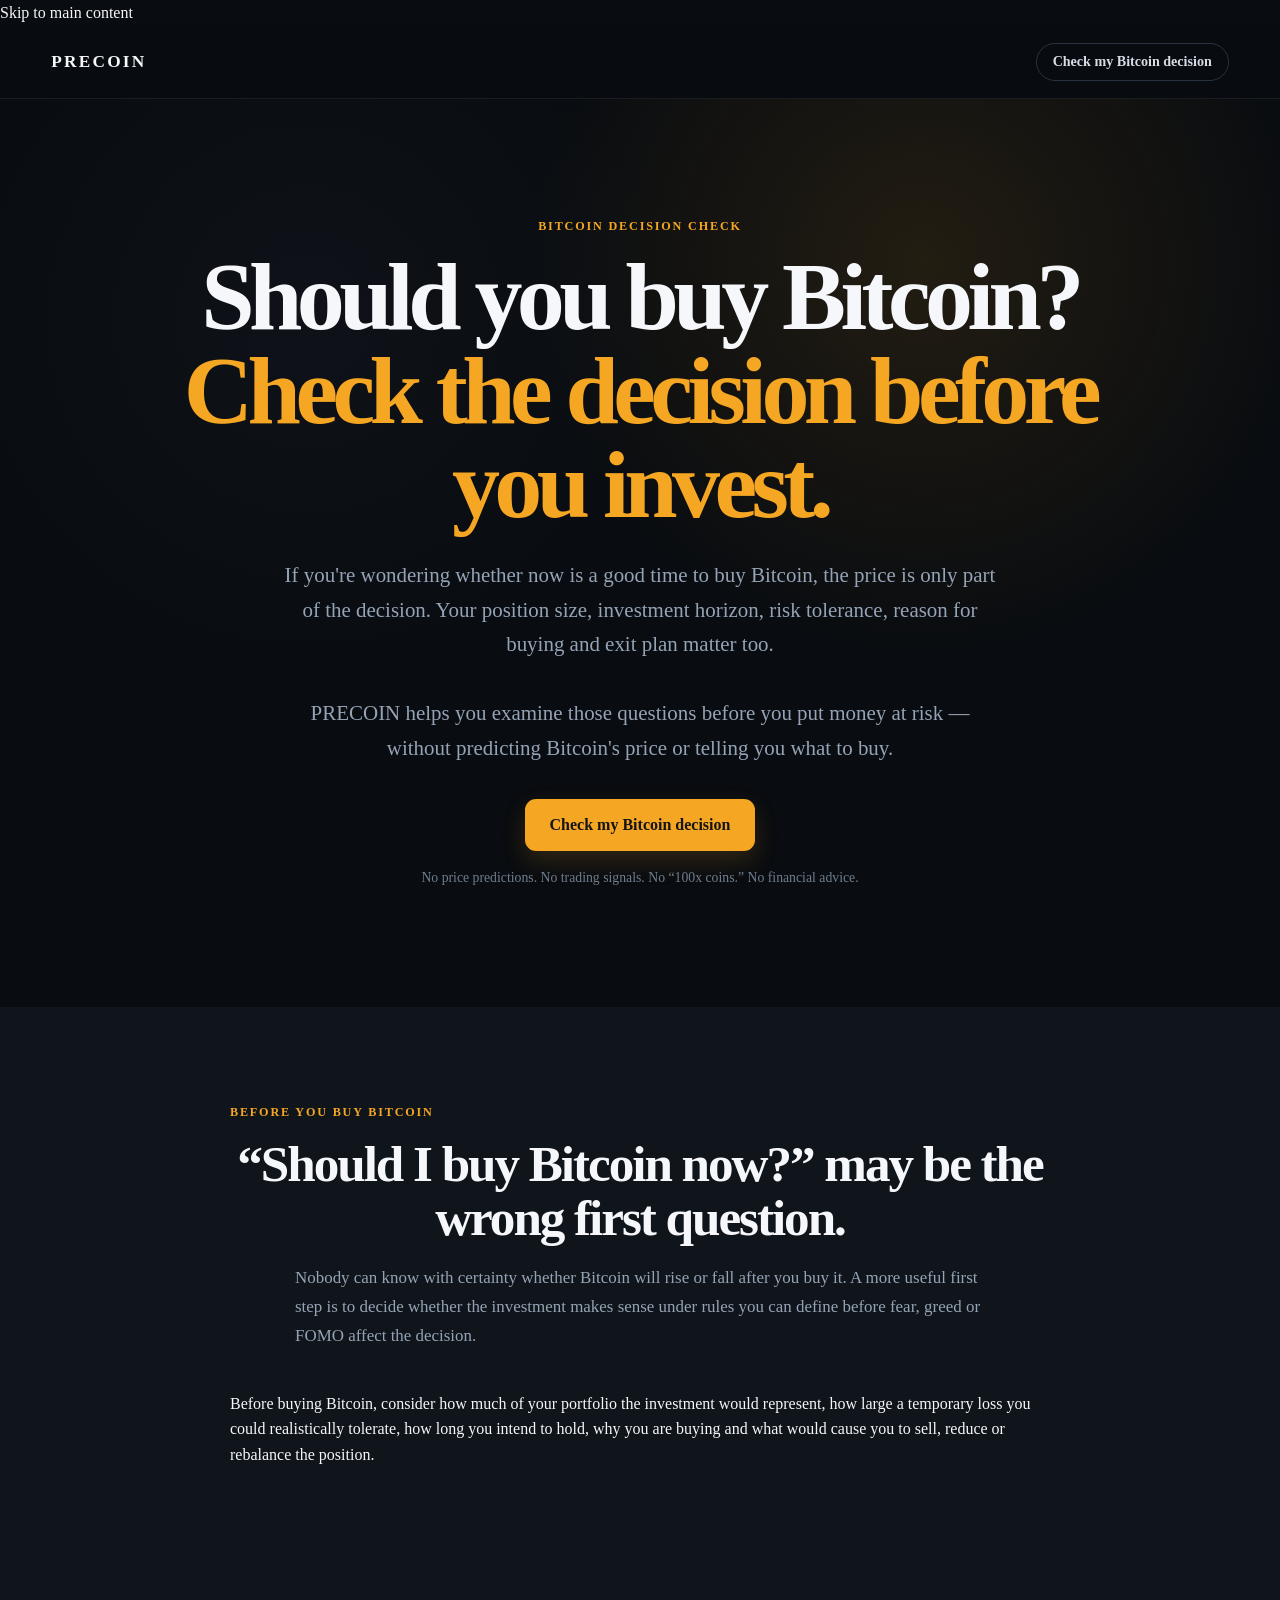
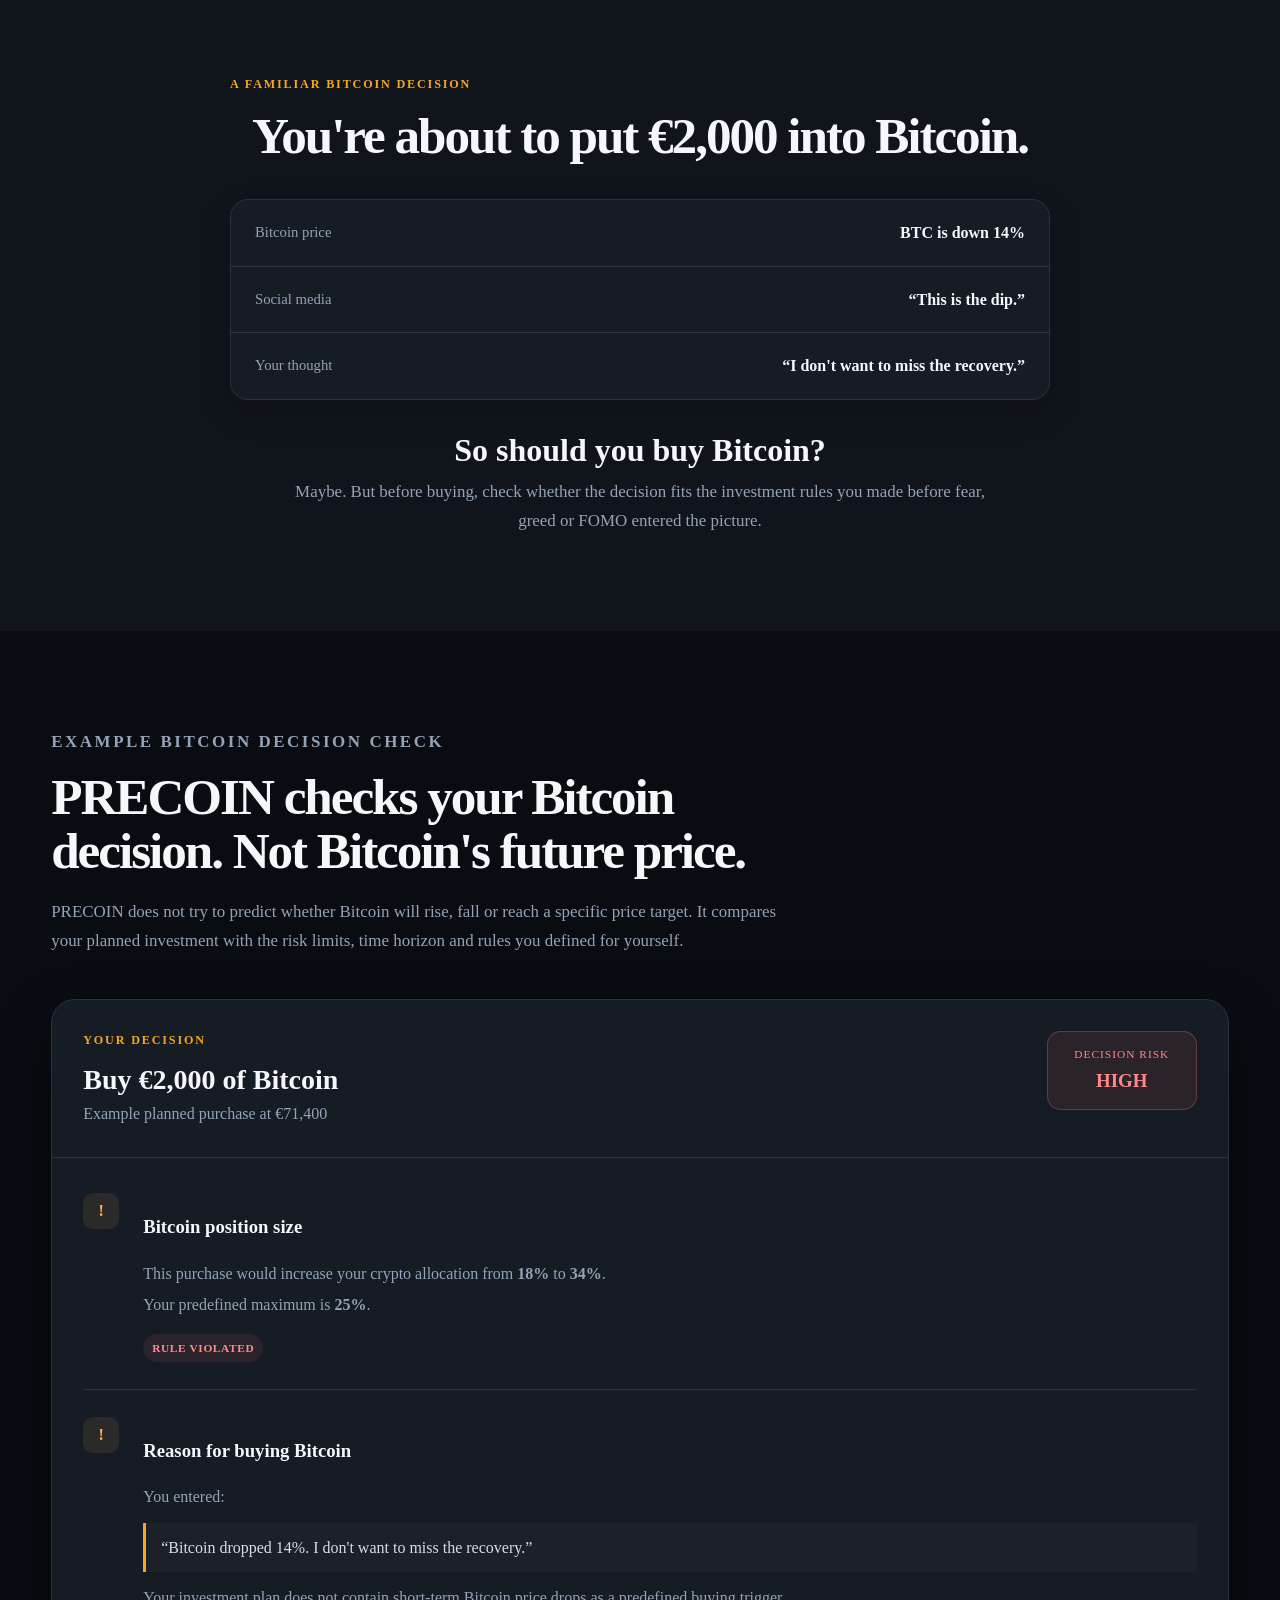
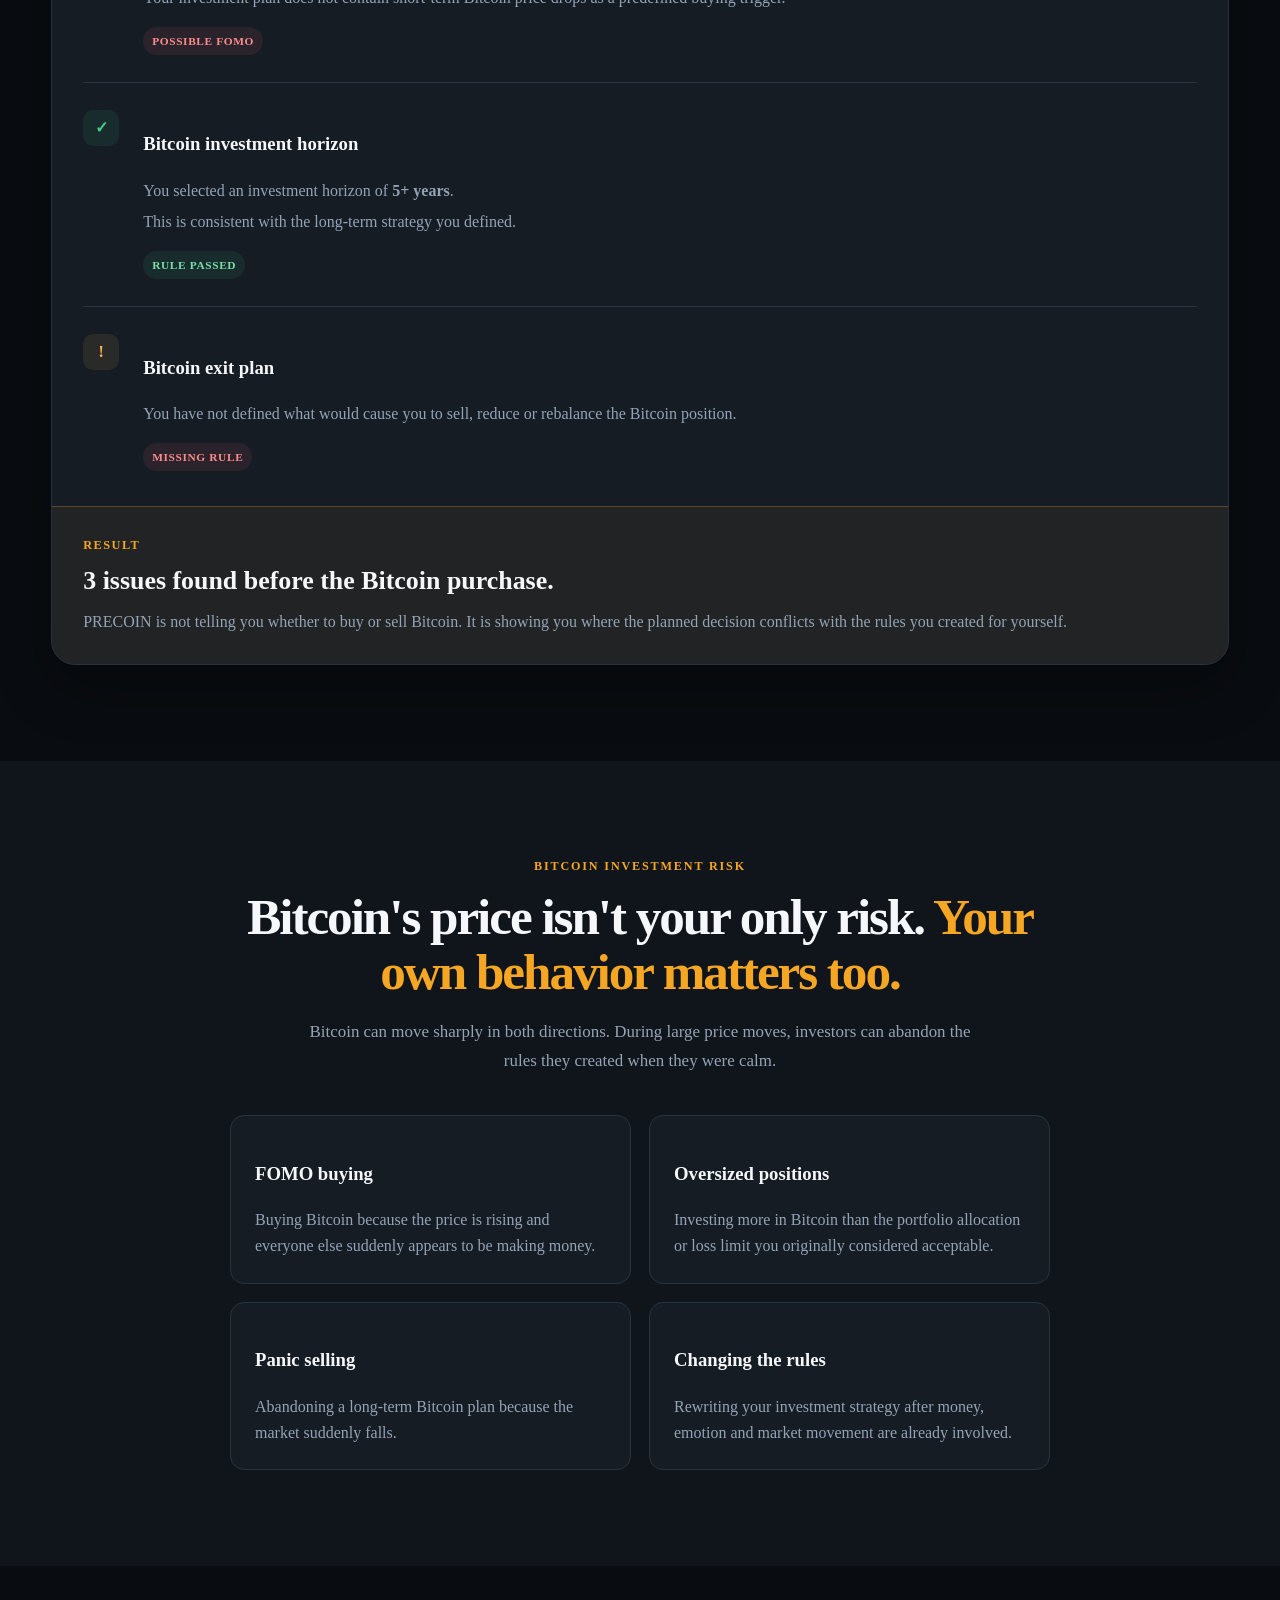
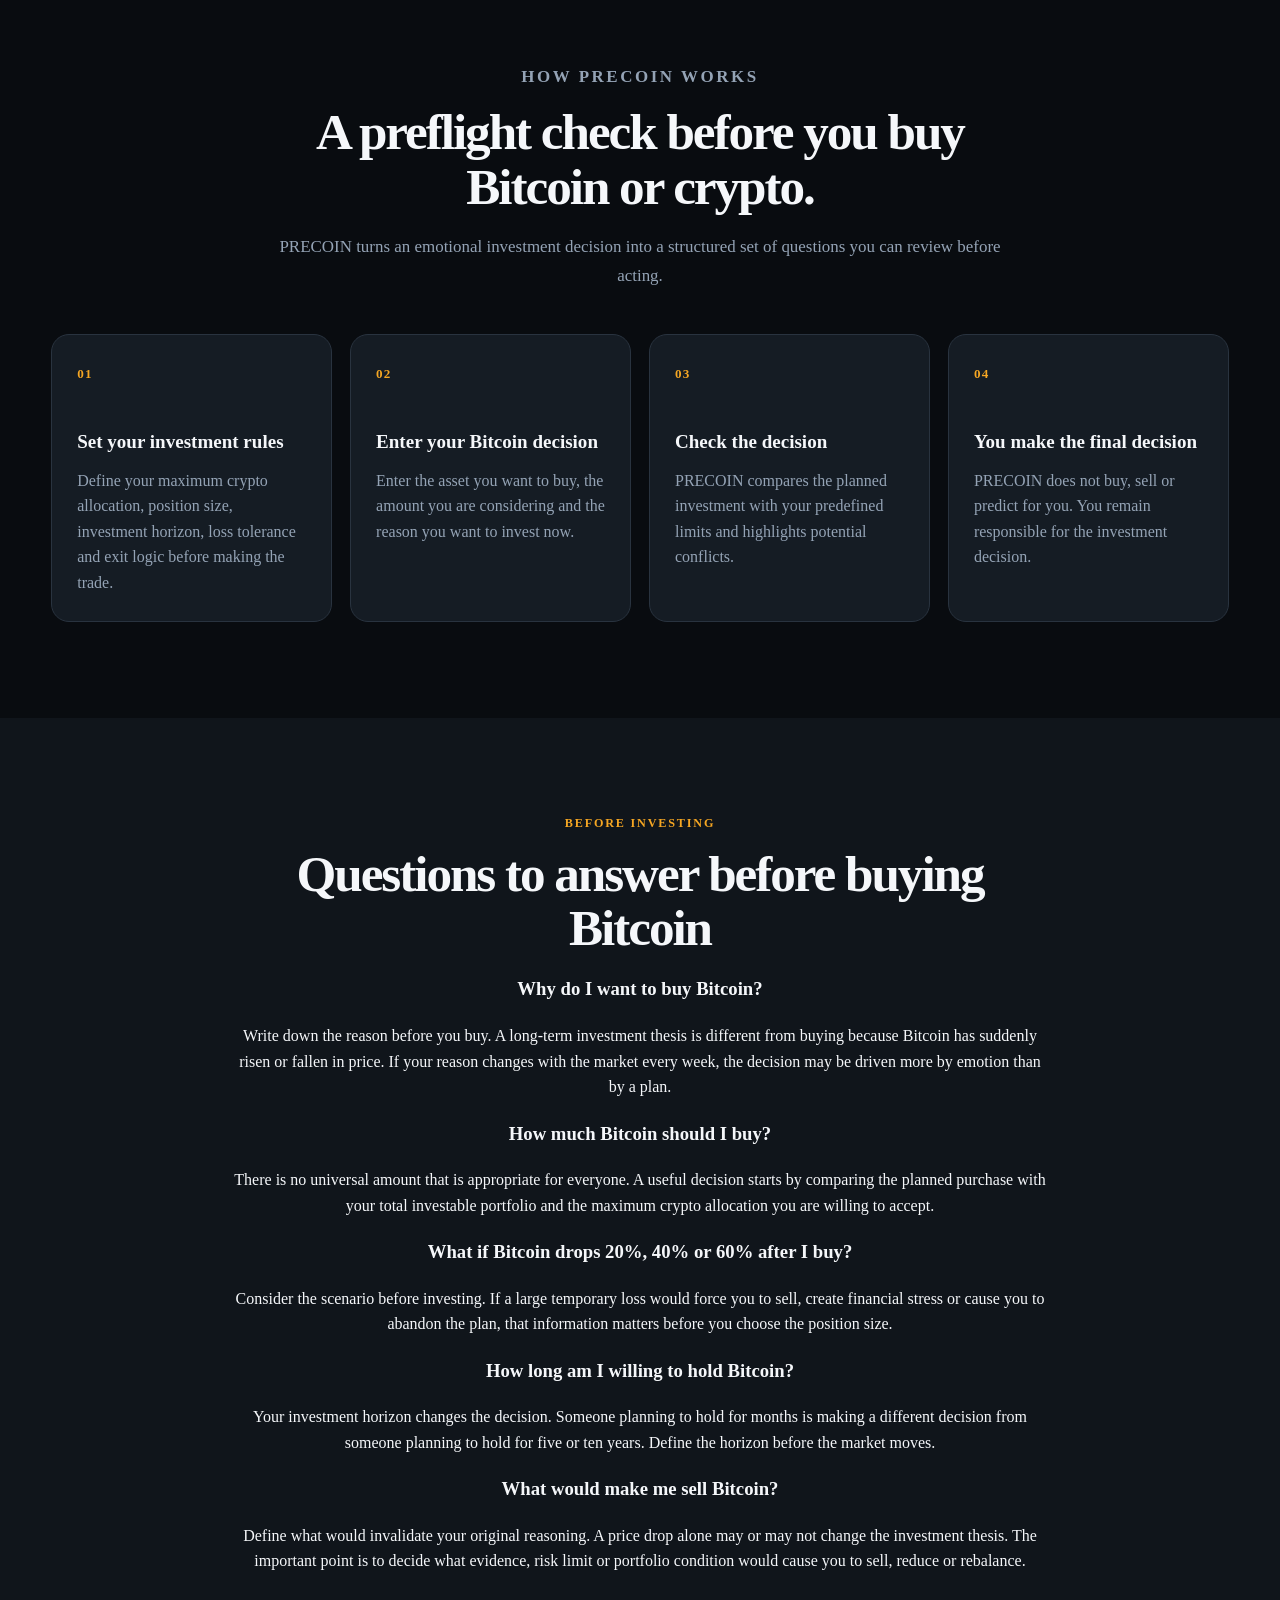
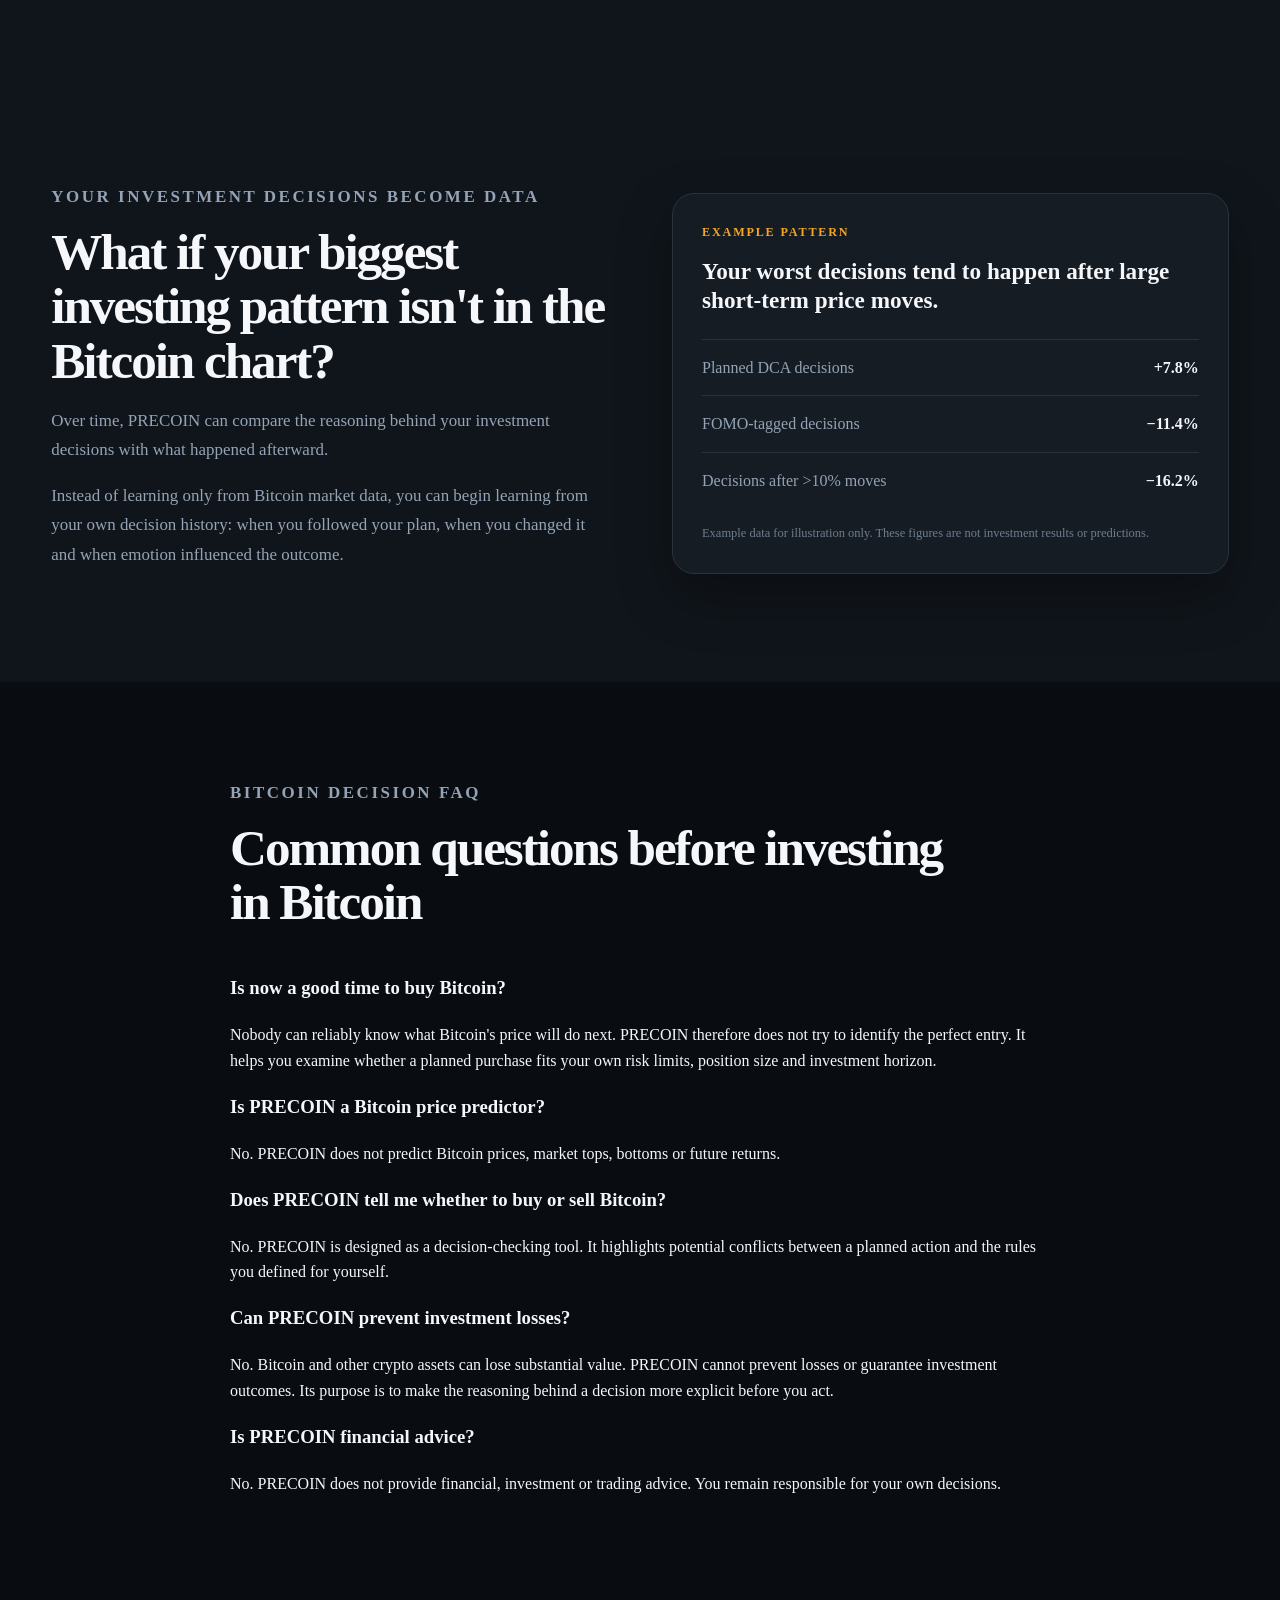
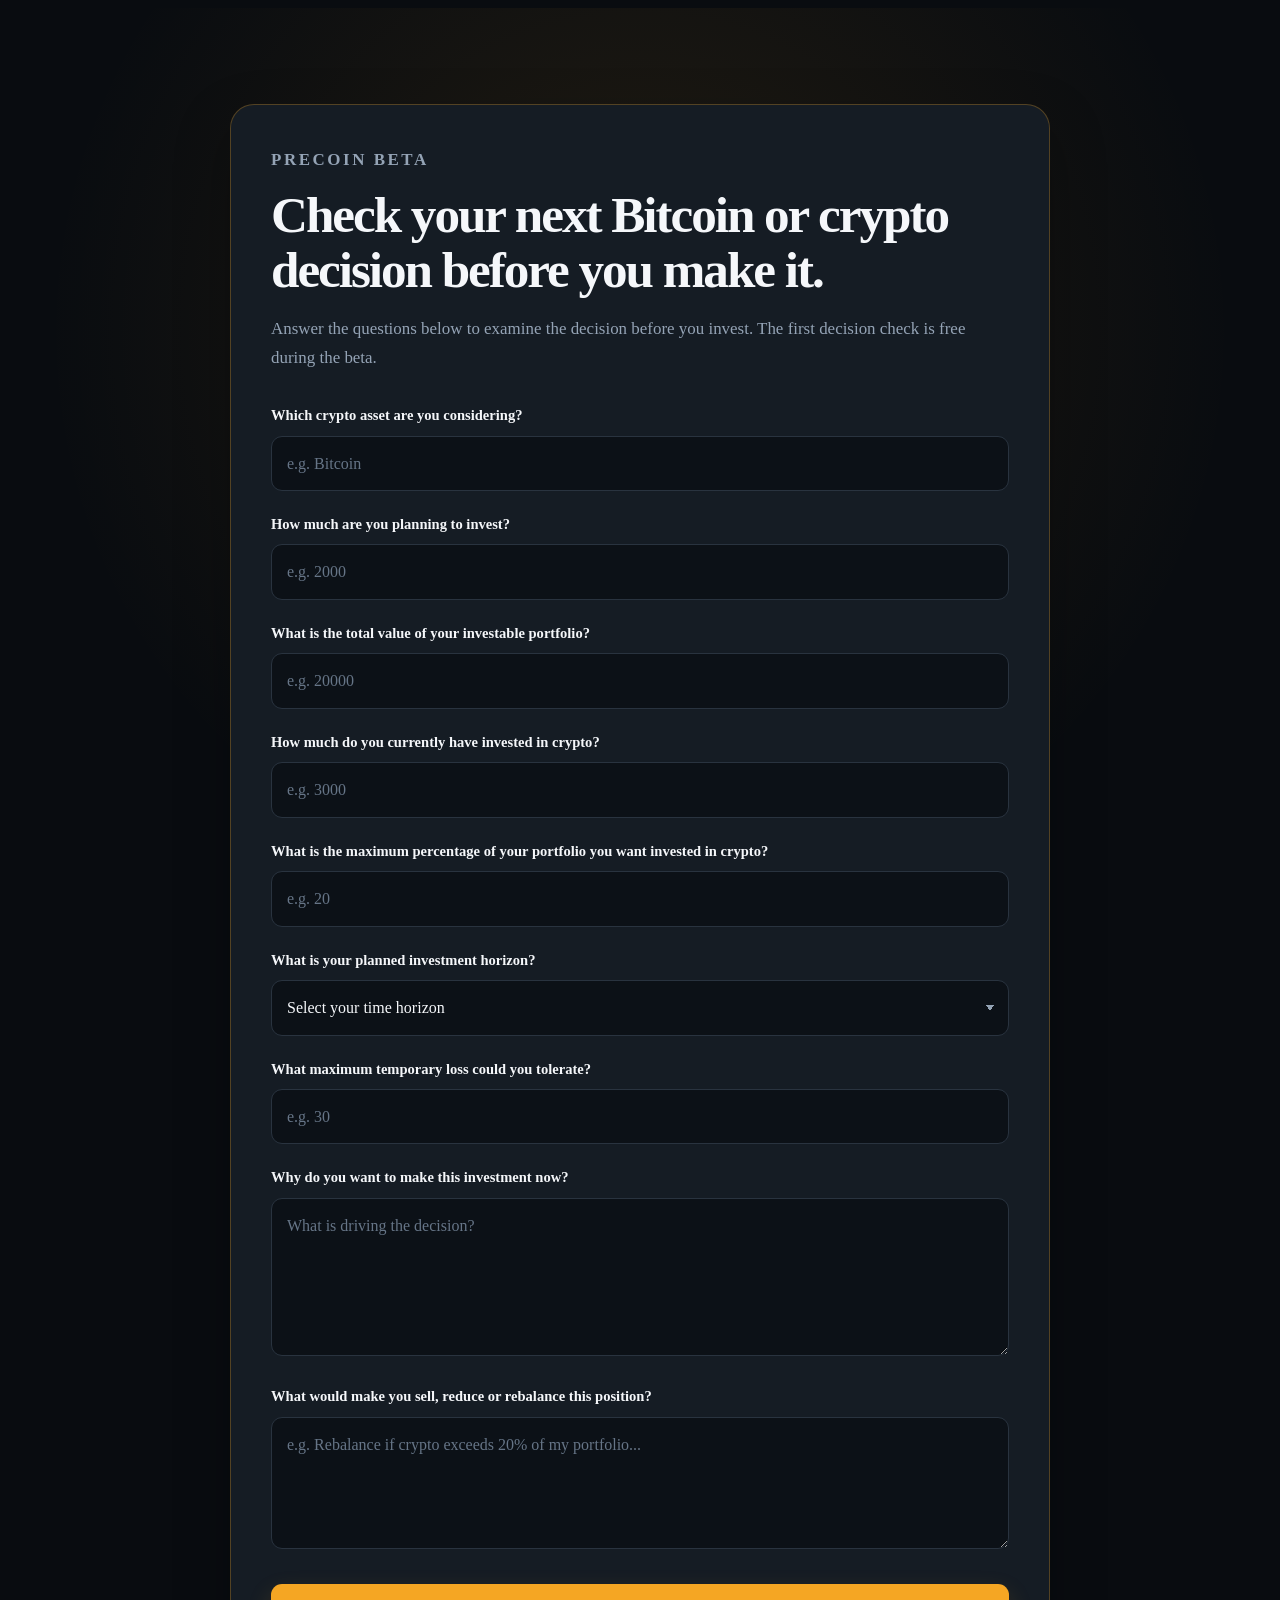
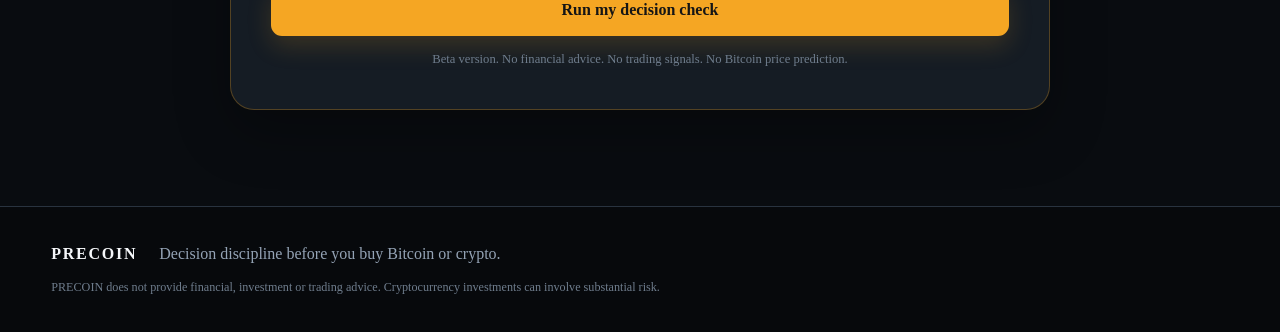
==== commit ae0abdaa: "Add Google Ads tracking tag" ====
--- a/index.html
+++ b/index.html
@@ -1,863 +1,1865 @@
-<!DOCTYPE html>
-<html lang="en">
-<head>
-  <meta charset="UTF-8" />
-  <meta name="viewport" content="width=device-width, initial-scale=1.0" />
-
-  <title>PRECOIN — Check your crypto decision before you buy</title>
-
-  <meta
-    name="description"
-    content="PRECOIN helps crypto investors check whether a planned decision fits their own rules before they put money at risk."
-  />
-
-  <link rel="stylesheet" href="styles.css" />
-</head>
-
-<body>
-
-  <!-- =========================================================
-       HEADER
-  ========================================================== -->
-
-  <header class="site-header">
-    <div class="container header-inner">
-
-      <a href="#top" class="brand" aria-label="PRECOIN Home">
-        PRECOIN
-      </a>
-
-      <a href="#decision-check" class="header-cta">
-        Check my decision
-      </a>
-
-    </div>
-  </header>
-
-
-  <!-- =========================================================
-       HERO
-  ========================================================== -->
-
-  <main id="top">
-
-    <section class="hero">
-      <div class="container hero-inner">
-
-        <p class="eyebrow">
-          DECISION CHECK FOR CRYPTO INVESTORS
-        </p>
-
-        <h1>
-          Before you buy crypto,
-          <span>check your decision.</span>
-        </h1>
-
-        <p class="hero-text">
-          You checked the price.
-          You read the news.
-          You watched the videos.
-          But did you check whether the decision itself makes sense
-          under your own rules?
-        </p>
-
-        <a href="#decision-check" class="primary-button">
-          Check my decision
-        </a>
-
-        <p class="hero-note">
-          No price predictions. No trading signals. No “100x coins.”
-        </p>
-
-      </div>
-    </section>
-
-
-    <!-- =========================================================
-         REAL-WORLD SITUATION
-    ========================================================== -->
-
-    <section class="scenario-section">
-      <div class="container narrow-container">
-
-        <p class="section-label">
-          A familiar situation
-        </p>
-
-        <h2>
-          You're about to put €2,000 into Bitcoin.
-        </h2>
-
-        <div class="scenario-card">
-
-          <div class="scenario-row">
-            <span class="scenario-key">
-              Market
-            </span>
-
-            <span class="scenario-value">
-              BTC is down 14%
-            </span>
-          </div>
-
-          <div class="scenario-row">
-            <span class="scenario-key">
-              Social media
-            </span>
-
-            <span class="scenario-value">
-              “This is the dip.”
-            </span>
-          </div>
-
-          <div class="scenario-row">
-            <span class="scenario-key">
-              Your thought
-            </span>
-
-            <span class="scenario-value">
-              “I don't want to miss the recovery.”
-            </span>
-          </div>
-
-        </div>
-
-        <h3 class="scenario-question">
-          So you buy?
-        </h3>
-
-        <p class="scenario-answer">
-          Maybe. But first check whether the decision fits the plan
-          you made before fear, greed or FOMO entered the picture.
-        </p>
-
-      </div>
-    </section>
-
-
-    <!-- =========================================================
-         EXAMPLE DECISION CHECK
-    ========================================================== -->
-
-    <section class="report-section">
-      <div class="container">
-
-        <div class="section-heading">
-
-          <p class="section-label">
-            Example report
-          </p>
-
-          <h2>
-            PRECOIN checks the decision.
-            Not the future.
-          </h2>
-
-          <p>
-            The goal is not to tell you whether Bitcoin will rise or fall.
-            The goal is to show whether your planned action conflicts with
-            your own rules, risk limits and reasoning.
-          </p>
-
-        </div>
-
-
-        <div class="report-card">
-
-          <div class="report-top">
-
-            <div>
-
-              <p class="report-small-label">
-                YOUR DECISION
-              </p>
-
-              <h3>
-                Buy €2,000 of Bitcoin
-              </h3>
-
-              <p class="report-subtext">
-                Planned purchase at €71,400
-              </p>
-
-            </div>
-
-
-            <div class="risk-badge risk-high">
-
-              <span>
-                Decision risk
-              </span>
-
-              <strong>
-                HIGH
-              </strong>
-
-            </div>
-
-          </div>
-
-
-          <div class="report-items">
-
-
-            <!-- ITEM 1 -->
-
-            <article class="report-item warning">
-
-              <div class="report-icon">
-                !
-              </div>
-
-              <div>
-
-                <h4>
-                  Position size
-                </h4>
-
-                <p>
-                  This purchase would increase your crypto allocation
-                  from <strong>18%</strong> to <strong>34%</strong>.
-                </p>
-
-                <p>
-                  Your predefined maximum is
-                  <strong>25%</strong>.
-                </p>
-
-                <span class="status-tag danger-tag">
-                  Rule violated
-                </span>
-
-              </div>
-
-            </article>
-
-
-            <!-- ITEM 2 -->
-
-            <article class="report-item warning">
-
-              <div class="report-icon">
-                !
-              </div>
-
-              <div>
-
-                <h4>
-                  Reason for buying
-                </h4>
-
-                <p>
-                  You entered:
-                </p>
-
-                <blockquote>
-                  “Bitcoin dropped 14%. I don't want to miss the recovery.”
-                </blockquote>
-
-                <p>
-                  Your investment plan does not contain short-term
-                  price drops as a predefined buying trigger.
-                </p>
-
-                <span class="status-tag danger-tag">
-                  Possible FOMO
-                </span>
-
-              </div>
-
-            </article>
-
-
-            <!-- ITEM 3 -->
-
-            <article class="report-item success">
-
-              <div class="report-icon">
-                ✓
-              </div>
-
-              <div>
-
-                <h4>
-                  Time horizon
-                </h4>
-
-                <p>
-                  You selected an investment horizon of
-                  <strong>5+ years</strong>.
-                </p>
-
-                <p>
-                  This is consistent with the long-term strategy
-                  you defined.
-                </p>
-
-                <span class="status-tag success-tag">
-                  Rule passed
-                </span>
-
-              </div>
-
-            </article>
-
-
-            <!-- ITEM 4 -->
-
-            <article class="report-item warning">
-
-              <div class="report-icon">
-                !
-              </div>
-
-              <div>
-
-                <h4>
-                  Exit plan
-                </h4>
-
-                <p>
-                  You have not defined when you would sell,
-                  reduce or rebalance this position.
-                </p>
-
-                <span class="status-tag danger-tag">
-                  Missing rule
-                </span>
-
-              </div>
-
-            </article>
-
-          </div>
-
-
-          <div class="report-result">
-
-            <p>
-              RESULT
-            </p>
-
-            <h3>
-              3 issues found before the trade.
-            </h3>
-
-            <p>
-              PRECOIN is not telling you whether to buy or sell.
-              It is showing you where your decision conflicts
-              with the rules you created for yourself.
-            </p>
-
-          </div>
-
-        </div>
-
-      </div>
-    </section>
-
-
-    <!-- =========================================================
-         CORE MESSAGE
-    ========================================================== -->
-
-    <section class="risk-section">
-      <div class="container narrow-container">
-
-        <p class="section-label">
-          The overlooked risk
-        </p>
-
-        <h2>
-          The market isn't your only risk.
-          <span>You are too.</span>
-        </h2>
-
-        <p class="large-copy">
-          When prices move quickly, investors often change the rules
-          they created when they were calm.
-        </p>
-
-        <div class="behavior-grid">
-
-          <div class="behavior-card">
-            <strong>
-              FOMO
-            </strong>
-            <p>
-              Buying because everyone else suddenly seems to be making money.
-            </p>
-          </div>
-
-          <div class="behavior-card">
-            <strong>
-              Oversizing
-            </strong>
-            <p>
-              Increasing a position far beyond the risk limit you originally set.
-            </p>
-          </div>
-
-          <div class="behavior-card">
-            <strong>
-              Panic
-            </strong>
-            <p>
-              Abandoning a long-term plan because the market moved sharply.
-            </p>
-          </div>
-
-          <div class="behavior-card">
-            <strong>
-              Rule changing
-            </strong>
-            <p>
-              Rewriting the strategy after money and emotion are already involved.
-            </p>
-          </div>
-
-        </div>
-
-      </div>
-    </section>
-
-
-    <!-- =========================================================
-         HOW IT WORKS
-    ========================================================== -->
-
-    <section class="how-section">
-      <div class="container">
-
-        <div class="section-heading centered">
-
-          <p class="section-label">
-            How PRECOIN works
-          </p>
-
-          <h2>
-            A preflight check for your investment decision.
-          </h2>
-
-        </div>
-
-
-        <div class="steps-grid">
-
-          <article class="step-card">
-
-            <span class="step-number">
-              01
-            </span>
-
-            <h3>
-              Set your rules
-            </h3>
-
-            <p>
-              Define your maximum crypto allocation, position size,
-              investment horizon, loss tolerance and exit logic.
-            </p>
-
-          </article>
-
-
-          <article class="step-card">
-
-            <span class="step-number">
-              02
-            </span>
-
-            <h3>
-              Enter the decision
-            </h3>
-
-            <p>
-              Tell PRECOIN what asset you want to buy,
-              how much you want to invest and why.
-            </p>
-
-          </article>
-
-
-          <article class="step-card">
-
-            <span class="step-number">
-              03
-            </span>
-
-            <h3>
-              Run the preflight
-            </h3>
-
-            <p>
-              PRECOIN compares the planned action with your own
-              predefined rules and highlights conflicts.
-            </p>
-
-          </article>
-
-
-          <article class="step-card">
-
-            <span class="step-number">
-              04
-            </span>
-
-            <h3>
-              You decide
-            </h3>
-
-            <p>
-              You still make the investment decision.
-              PRECOIN simply helps you see what emotion may be hiding.
-            </p>
-
-          </article>
-
-        </div>
-
-      </div>
-    </section>
-
-
-    <!-- =========================================================
-         LONG-TERM DATA VALUE
-    ========================================================== -->
-
-    <section class="data-section">
-      <div class="container">
-
-        <div class="data-layout">
-
-          <div class="data-copy">
-
-            <p class="section-label">
-              Your decisions become your data
-            </p>
-
-            <h2>
-              What if your biggest investing pattern isn't in the chart?
-            </h2>
-
-            <p>
-              Over time, PRECOIN can compare the reasoning behind
-              your decisions with what happened afterward.
-            </p>
-
-            <p>
-              Instead of learning only from market data,
-              you begin learning from your own behavior.
-            </p>
-
-          </div>
-
-
-          <div class="pattern-card">
-
-            <p class="pattern-label">
-              PATTERN DETECTED
-            </p>
-
-            <h3>
-              Your worst decisions tend to happen after large short-term price moves.
-            </h3>
-
-            <div class="pattern-stat">
-
-              <span>
-                Planned DCA decisions
-              </span>
-
-              <strong>
-                +7.8%
-              </strong>
-
-            </div>
-
-            <div class="pattern-stat">
-
-              <span>
-                FOMO-tagged decisions
-              </span>
-
-              <strong>
-                −11.4%
-              </strong>
-
-            </div>
-
-            <div class="pattern-stat">
-
-              <span>
-                Decisions after &gt;10% moves
-              </span>
-
-              <strong>
-                −16.2%
-              </strong>
-
-            </div>
-
-            <p class="pattern-disclaimer">
-              Example data for illustration only.
-            </p>
-
-          </div>
-
-        </div>
-
-      </div>
-    </section>
-
-
-    <!-- =========================================================
-         FIRST MVP CTA / FORM PLACEHOLDER
-    ========================================================== -->
-
-    <section class="cta-section" id="decision-check">
-
-      <div class="container narrow-container">
-
-        <div class="cta-box">
-
-          <p class="section-label">
-            PRECOIN BETA
-          </p>
-
-          <h2>
-            Check your next crypto decision before you make it.
-          </h2>
-
-          <p>
-            The first decision check is free during the beta.
-          </p>
-
-<form id="precoinForm" class="precoin-form">
-
-  <div class="form-group">
-    <label for="asset">
-      Which crypto are you considering?
-    </label>
-
-    <input
-      type="text"
-      id="asset"
-      name="asset"
-      placeholder="e.g. Bitcoin"
-      required
-    />
-  </div>
-
-
-  <div class="form-group">
-    <label for="amount">
-      How much are you planning to invest?
-    </label>
-
-    <input
-      type="number"
-      id="amount"
-      name="amount"
-      placeholder="e.g. 2000"
-      min="1"
-      required
-    />
-  </div>
-
-
-  <div class="form-group">
-    <label for="portfolioValue">
-      What is the total value of your investable portfolio?
-    </label>
-
-    <input
-      type="number"
-      id="portfolioValue"
-      name="portfolioValue"
-      placeholder="e.g. 20000"
-      min="1"
-      required
-    />
-  </div>
-
-
-  <div class="form-group">
-    <label for="currentCryptoValue">
-      How much do you currently have invested in crypto?
-    </label>
-
-    <input
-      type="number"
-      id="currentCryptoValue"
-      name="currentCryptoValue"
-      placeholder="e.g. 3000"
-      min="0"
-      required
-    />
-  </div>
-
-
-  <div class="form-group">
-    <label for="maxCryptoAllocation">
-      What is the maximum percentage of your portfolio
-      you want invested in crypto?
-    </label>
-
-    <input
-      type="number"
-      id="maxCryptoAllocation"
-      name="maxCryptoAllocation"
-      placeholder="e.g. 20"
-      min="1"
-      max="100"
-      required
-    />
-  </div>
-
-
-  <div class="form-group">
-    <label for="timeHorizon">
-      What is your planned investment horizon?
-    </label>
-
-    <select
-      id="timeHorizon"
-      name="timeHorizon"
-      required
-    >
-      <option value="">
-        Select your time horizon
-      </option>
-
-      <option value="less-than-1-year">
-        Less than 1 year
-      </option>
-
-      <option value="1-3-years">
-        1–3 years
-      </option>
-
-      <option value="3-5-years">
-        3–5 years
-      </option>
-
-      <option value="5-plus-years">
-        5+ years
-      </option>
-    </select>
-  </div>
-
-
-  <div class="form-group">
-    <label for="maxLoss">
-      What maximum temporary loss could you tolerate?
-    </label>
-
-    <input
-      type="number"
-      id="maxLoss"
-      name="maxLoss"
-      placeholder="e.g. 30"
-      min="1"
-      max="100"
-      required
-    />
-  </div>
-
-
-  <div class="form-group">
-    <label for="reason">
-      Why do you want to make this investment now?
-    </label>
-
-    <textarea
-      id="reason"
-      name="reason"
-      rows="5"
-      placeholder="Tell us what is driving the decision..."
-      required
-    ></textarea>
-  </div>
-
-
-  <div class="form-group">
-    <label for="exitRule">
-      What would make you sell, reduce or rebalance this position?
-    </label>
-
-    <textarea
-      id="exitRule"
-      name="exitRule"
-      rows="4"
-      placeholder="e.g. Rebalance if crypto exceeds 20% of my portfolio..."
-      required
-    ></textarea>
-  </div>
-
-
-  <button
-    type="submit"
-    class="primary-button form-button"
-  >
-    Run my decision check
-  </button>
-
-
-  <p class="form-note">
-    Beta version. No financial advice and no price prediction.
-  </p>
-
-</form>
-
-
-          <div id="formSuccess" class="form-success" hidden>
-
-            <strong>
-              Decision received.
-            </strong>
-
-            <p>
-              Your PRECOIN beta check is ready for the next step.
-            </p>
-
-          </div>
-
-        </div>
-
-      </div>
-
-    </section>
-
-  </main>
-
-
-  <!-- =========================================================
-       FOOTER
-  ========================================================== -->
-
-  <footer class="site-footer">
-
-    <div class="container footer-inner">
-
-      <strong>
-        PRECOIN
-      </strong>
-
-      <p>
-        Decision discipline for crypto investors.
-      </p>
-
-      <p class="footer-disclaimer">
-        PRECOIN does not provide financial, investment or trading advice.
-      </p>
-
-    </div>
-
-  </footer>
-
-
-  <script src="javascript.js"></script>
-
-</body>
+<!DOCTYPE html>
+<html lang="en">
+<head>
+
+  <!-- =========================================================
+       1. TECHNICAL SEO BASICS
+       =========================================================
+
+       charset:
+       Muss früh im <head> stehen, damit Browser die Zeichen
+       korrekt interpretieren.
+
+       viewport:
+       Wichtig für mobile Darstellung. Google verwendet
+       Mobile-First-Indexing.
+  ========================================================== -->
+
+  <meta charset="UTF-8" />
+
+  <meta
+    name="viewport"
+    content="width=device-width, initial-scale=1.0"
+  />
+
+
+  <!-- =========================================================
+       2. SEO TITLE
+
+       WICHTIG:
+       Der alte Titel:
+       "PRECOIN — Check your crypto decision before you buy"
+
+       beschreibt das Produkt, greift aber die tatsächliche
+       Suchintention nur schwach auf.
+
+       Wir stellen jetzt die reale Frage an den Anfang:
+
+       "Should I Buy Bitcoin?"
+
+       Das ist gleichzeitig:
+       - Suchintention
+       - Nutzerproblem
+       - Inhalt der Seite
+
+       PRECOIN bleibt als Brand am Ende.
+  ========================================================== -->
+
+  <title>
+    Should I Buy Bitcoin? Check Your Decision Before You Invest | PRECOIN
+  </title>
+
+
+  <!-- =========================================================
+       3. META DESCRIPTION
+
+       Keine Keyword-Liste.
+       Eine klare Beschreibung dessen, was der Nutzer bekommt.
+
+       Google kann diese Description verwenden, muss aber nicht.
+       Häufig erzeugt Google das Snippet aus dem sichtbaren
+       Seiteninhalt.
+  ========================================================== -->
+
+  <meta
+    name="description"
+    content="Thinking about buying Bitcoin? PRECOIN helps you check your position size, risk tolerance, time horizon, reasons for buying and exit plan before you invest."
+  />
+
+
+  <!-- =========================================================
+       4. ROBOTS
+
+       index:
+       Seite darf indexiert werden.
+
+       follow:
+       Links dürfen gecrawlt werden.
+
+       max-image-preview:large:
+       Erlaubt Google große Bildvorschauen, falls wir später
+       relevante Bilder hinzufügen.
+
+       max-snippet:-1:
+       Google darf selbst die optimale Snippet-Länge bestimmen.
+
+       max-video-preview:-1:
+       Falls später Videos eingebunden werden, darf Google
+       eine vollständige Vorschau verwenden.
+  ========================================================== -->
+
+  <meta
+    name="robots"
+    content="index, follow, max-image-preview:large, max-snippet:-1, max-video-preview:-1"
+  />
+
+
+  <!-- =========================================================
+       5. CANONICAL URL
+
+       Sehr wichtig bei GitHub Pages, weil dieselbe Seite
+       theoretisch über verschiedene URL-Varianten erreichbar
+       sein kann.
+
+       Wir sagen Google:
+       DAS ist die Hauptversion dieser Seite.
+  ========================================================== -->
+
+  <link
+    rel="canonical"
+    href="https://gilbertperkmann.github.io/PRECOIN/"
+  />
+
+
+  <!-- =========================================================
+       6. LANGUAGE / REGIONAL SIGNAL
+
+       Die Seite ist aktuell komplett Englisch.
+       Deshalb geben wir Google zusätzlich eine eindeutige
+       Sprachreferenz.
+
+       Sobald wir später eine deutsche Version bauen,
+       müssen echte separate URLs verwendet werden.
+  ========================================================== -->
+
+  <link
+    rel="alternate"
+    hreflang="en"
+    href="https://gilbertperkmann.github.io/PRECOIN/"
+  />
+
+  <link
+    rel="alternate"
+    hreflang="x-default"
+    href="https://gilbertperkmann.github.io/PRECOIN/"
+  />
+
+
+  <!-- =========================================================
+       7. SOCIAL PREVIEW / OPEN GRAPH
+
+       Open Graph ist kein direkter Google-Rankingfaktor.
+
+       ABER:
+       Wenn jemand PRECOIN auf Reddit, X, Discord,
+       WhatsApp usw. teilt, kontrollieren diese Angaben,
+       wie der Link dargestellt wird.
+
+       Gute Darstellung -> eher Klicks / Shares / echte Nutzer.
+  ========================================================== -->
+
+  <meta
+    property="og:type"
+    content="website"
+  />
+
+  <meta
+    property="og:url"
+    content="https://gilbertperkmann.github.io/PRECOIN/"
+  />
+
+  <meta
+    property="og:title"
+    content="Should I Buy Bitcoin? Check the Decision First | PRECOIN"
+  />
+
+  <meta
+    property="og:description"
+    content="Before you buy Bitcoin, check the decision itself: position size, risk tolerance, time horizon, buying reason and exit plan."
+  />
+
+  <meta
+    property="og:site_name"
+    content="PRECOIN"
+  />
+
+
+  <!-- =========================================================
+       8. X / TWITTER CARD
+
+       Ebenfalls kein direkter Rankingfaktor.
+       Verbessert aber die Darstellung beim Teilen.
+  ========================================================== -->
+
+  <meta
+    name="twitter:card"
+    content="summary"
+  />
+
+  <meta
+    name="twitter:title"
+    content="Should I Buy Bitcoin? Check the Decision First | PRECOIN"
+  />
+
+  <meta
+    name="twitter:description"
+    content="Check your Bitcoin decision before money and emotion are involved."
+  />
+
+
+  <!-- =========================================================
+       9. THEME COLOR
+
+       Kein Rankingfaktor.
+       Verbessert die Darstellung der Website auf unterstützten
+       Browsern / mobilen Geräten.
+  ========================================================== -->
+
+  <meta
+    name="theme-color"
+    content="#0b0b0b"
+  />
+
+
+  <!-- =========================================================
+       10. CSS
+
+       Bestehende CSS-Datei bleibt erhalten.
+
+       WICHTIG:
+       Für tatsächliche Core Web Vitals müssen wir später
+       styles.css separat untersuchen:
+       - Dateigröße
+       - Fonts
+       - render-blocking CSS
+       - Layout Shifts
+       - LCP
+  ========================================================== -->
+
+  <link
+    rel="stylesheet"
+    href="styles.css"
+  />
+
+
+  <!-- =========================================================
+       11. STRUCTURED DATA
+
+       Wir verwenden absichtlich KEINE erfundenen Bewertungen.
+
+       WebPage:
+       beschreibt die Seite.
+
+       WebApplication:
+       beschreibt PRECOIN als Browser-Anwendung.
+
+       Das ist semantische Zusatzinformation.
+       Structured Data garantiert KEIN besseres Ranking.
+
+       Google selbst warnt davor, Structured Data zu überschätzen.
+  ========================================================== -->
+
+  <script type="application/ld+json">
+  {
+    "@context": "https://schema.org",
+    "@graph": [
+      {
+        "@type": "WebPage",
+        "@id": "https://gilbertperkmann.github.io/PRECOIN/#webpage",
+        "url": "https://gilbertperkmann.github.io/PRECOIN/",
+        "name": "Should I Buy Bitcoin? Check Your Decision Before You Invest | PRECOIN",
+        "description": "PRECOIN is a Bitcoin and crypto decision check that helps investors examine position size, risk tolerance, time horizon, buying reasons and exit rules before investing.",
+        "inLanguage": "en"
+      },
+      {
+        "@type": "WebApplication",
+        "@id": "https://gilbertperkmann.github.io/PRECOIN/#application",
+        "name": "PRECOIN",
+        "url": "https://gilbertperkmann.github.io/PRECOIN/",
+        "description": "A pre-investment decision check for people considering Bitcoin or crypto investments.",
+        "applicationCategory": "FinanceApplication",
+        "operatingSystem": "Any",
+        "browserRequirements": "Requires a modern web browser",
+        "isAccessibleForFree": true
+      }
+    ]
+  }
+  </script>
+
+
+<!-- Google tag (gtag.js) -->
+<script async src="https://www.googletagmanager.com/gtag/js?id=AW-18393117263"></script>
+<script>
+  window.dataLayer = window.dataLayer || [];
+  function gtag(){dataLayer.push(arguments);}
+  gtag('js', new Date());
+
+  gtag('config', 'AW-18393117263');
+</script>
+
+  <!-- =========================================================
+       12. PRIVACY-FRIENDLY ANALYTICS
+
+       Bestehendes Plausible Tracking bleibt bestehen.
+
+       Das ist für unsere Validierung wichtig:
+       SEO alleine interessiert uns nicht.
+
+       Wir wollen später messen:
+       impression -> visit -> form start -> completion.
+  ========================================================== -->
+
+  <script
+    async
+    src="https://plausible.io/js/pa-YNaZ8hRILQKtbYapi4p0c.js"
+  ></script>
+
+  <script>
+    window.plausible =
+      window.plausible ||
+      function () {
+        (plausible.q = plausible.q || []).push(arguments);
+      };
+
+    plausible.init =
+      plausible.init ||
+      function (i) {
+        plausible.o = i || {};
+      };
+
+    plausible.init();
+  </script>
+
+</head>
+
+
+<body>
+
+  <!-- =========================================================
+       ACCESSIBILITY / CRAWLABLE NAVIGATION
+
+       Skip-Link hilft Tastatur- und Screenreader-Nutzern.
+       Gute semantische HTML-Struktur hilft nicht nur Google,
+       sondern auch Accessibility Tools und Browser-Agenten.
+  ========================================================== -->
+
+  <a
+    href="#main-content"
+    class="skip-link"
+  >
+    Skip to main content
+  </a>
+
+
+  <!-- =========================================================
+       HEADER
+  ========================================================== -->
+
+  <header class="site-header">
+
+    <div class="container header-inner">
+
+      <!--
+        Brand-Link verweist jetzt auf die echte Homepage-URL
+        statt nur auf #top.
+      -->
+
+      <a
+        href="https://gilbertperkmann.github.io/PRECOIN/"
+        class="brand"
+        aria-label="PRECOIN home"
+      >
+        PRECOIN
+      </a>
+
+
+      <!--
+        Aussagekräftiger interner Anchor.
+        Sowohl Nutzer als auch Suchmaschine verstehen,
+        wohin der Link führt.
+      -->
+
+      <a
+        href="#decision-check"
+        class="header-cta"
+      >
+        Check my Bitcoin decision
+      </a>
+
+    </div>
+
+  </header>
+
+
+  <!-- =========================================================
+       MAIN CONTENT
+
+       Nur EIN klarer Hauptinhalt.
+  ========================================================== -->
+
+  <main
+    id="main-content"
+  >
+
+
+    <!-- =========================================================
+         HERO / PRIMARY SEARCH INTENT
+
+         Das H1 beantwortet jetzt sehr klar:
+
+         "Should I buy Bitcoin?"
+
+         Das ist wesentlich näher an dem Problem,
+         nach dem wir gerade auf Reddit suchen.
+    ========================================================== -->
+
+    <section
+      class="hero"
+      aria-labelledby="hero-title"
+    >
+
+      <div class="container hero-inner">
+
+        <p class="eyebrow">
+          BITCOIN DECISION CHECK
+        </p>
+
+
+        <!--
+          EIN eindeutiges H1.
+          Hauptsuchintention + Nutzen.
+        -->
+
+        <h1 id="hero-title">
+          Should you buy Bitcoin?
+          <span>Check the decision before you invest.</span>
+        </h1>
+
+
+        <!--
+          Erste 100–150 Wörter einer Seite sind wichtig,
+          weil Nutzer UND Suchmaschine sofort verstehen sollten,
+          was die Seite beantwortet.
+
+          Wir nennen hier natürliche verwandte Begriffe:
+          - Bitcoin
+          - buy
+          - investment
+          - risk
+          - position size
+          - time horizon
+          - exit plan
+
+          KEIN Keyword-Stuffing.
+        -->
+
+        <p class="hero-text">
+          If you're wondering whether now is a good time to buy Bitcoin,
+          the price is only part of the decision.
+          Your position size, investment horizon, risk tolerance,
+          reason for buying and exit plan matter too.
+        </p>
+
+        <p class="hero-text">
+          PRECOIN helps you examine those questions before you put
+          money at risk — without predicting Bitcoin's price
+          or telling you what to buy.
+        </p>
+
+
+        <a
+          href="#decision-check"
+          class="primary-button"
+        >
+          Check my Bitcoin decision
+        </a>
+
+
+        <p class="hero-note">
+          No price predictions.
+          No trading signals.
+          No “100x coins.”
+          No financial advice.
+        </p>
+
+      </div>
+
+    </section>
+
+
+
+    <!-- =========================================================
+         SEARCH-INTENT ANSWER SECTION
+
+         NEU.
+
+         Jemand, der über Google nach
+         "Should I buy Bitcoin?"
+         kommt, bekommt SOFORT eine direkte Antwort.
+
+         Das ist wichtig:
+         Wir dürfen nicht 1.000 Wörter Marketing schreiben,
+         bevor wir seine eigentliche Frage behandeln.
+    ========================================================== -->
+
+    <section
+      class="scenario-section"
+      aria-labelledby="bitcoin-buy-question"
+    >
+
+      <div class="container narrow-container">
+
+        <p class="section-label">
+          BEFORE YOU BUY BITCOIN
+        </p>
+
+        <h2 id="bitcoin-buy-question">
+          “Should I buy Bitcoin now?” may be the wrong first question.
+        </h2>
+
+        <p class="large-copy">
+          Nobody can know with certainty whether Bitcoin will rise or fall
+          after you buy it. A more useful first step is to decide whether
+          the investment makes sense under rules you can define before
+          fear, greed or FOMO affect the decision.
+        </p>
+
+        <p>
+          Before buying Bitcoin, consider how much of your portfolio
+          the investment would represent, how large a temporary loss
+          you could realistically tolerate, how long you intend to hold,
+          why you are buying and what would cause you to sell,
+          reduce or rebalance the position.
+        </p>
+
+      </div>
+
+    </section>
+
+
+
+    <!-- =========================================================
+         REAL-WORLD BITCOIN EXAMPLE
+
+         Der ursprüngliche Abschnitt war bereits stark.
+
+         Wir ändern nur die Formulierungen etwas,
+         damit die Suchmaschine den Zusammenhang noch klarer
+         versteht: Bitcoin purchase decision.
+    ========================================================== -->
+
+    <section
+      class="scenario-section"
+      aria-labelledby="example-bitcoin-decision"
+    >
+
+      <div class="container narrow-container">
+
+        <p class="section-label">
+          A FAMILIAR BITCOIN DECISION
+        </p>
+
+        <h2 id="example-bitcoin-decision">
+          You're about to put €2,000 into Bitcoin.
+        </h2>
+
+
+        <div class="scenario-card">
+
+          <div class="scenario-row">
+
+            <span class="scenario-key">
+              Bitcoin price
+            </span>
+
+            <span class="scenario-value">
+              BTC is down 14%
+            </span>
+
+          </div>
+
+
+          <div class="scenario-row">
+
+            <span class="scenario-key">
+              Social media
+            </span>
+
+            <span class="scenario-value">
+              “This is the dip.”
+            </span>
+
+          </div>
+
+
+          <div class="scenario-row">
+
+            <span class="scenario-key">
+              Your thought
+            </span>
+
+            <span class="scenario-value">
+              “I don't want to miss the recovery.”
+            </span>
+
+          </div>
+
+        </div>
+
+
+        <h3 class="scenario-question">
+          So should you buy Bitcoin?
+        </h3>
+
+
+        <p class="scenario-answer">
+          Maybe. But before buying, check whether the decision fits
+          the investment rules you made before fear, greed or FOMO
+          entered the picture.
+        </p>
+
+      </div>
+
+    </section>
+
+
+
+    <!-- =========================================================
+         EXAMPLE DECISION CHECK
+    ========================================================== -->
+
+    <section
+      class="report-section"
+      aria-labelledby="example-report-title"
+    >
+
+      <div class="container">
+
+
+        <div class="section-heading">
+
+          <p class="section-label">
+            EXAMPLE BITCOIN DECISION CHECK
+          </p>
+
+          <h2 id="example-report-title">
+            PRECOIN checks your Bitcoin decision.
+            Not Bitcoin's future price.
+          </h2>
+
+          <p>
+            PRECOIN does not try to predict whether Bitcoin will rise,
+            fall or reach a specific price target.
+            It compares your planned investment with the risk limits,
+            time horizon and rules you defined for yourself.
+          </p>
+
+        </div>
+
+
+
+        <div class="report-card">
+
+          <div class="report-top">
+
+            <div>
+
+              <p class="report-small-label">
+                YOUR DECISION
+              </p>
+
+              <h3>
+                Buy €2,000 of Bitcoin
+              </h3>
+
+              <p class="report-subtext">
+                Example planned purchase at €71,400
+              </p>
+
+            </div>
+
+
+            <div
+              class="risk-badge risk-high"
+              aria-label="Decision risk high"
+            >
+
+              <span>
+                Decision risk
+              </span>
+
+              <strong>
+                HIGH
+              </strong>
+
+            </div>
+
+          </div>
+
+
+
+          <div class="report-items">
+
+
+            <!-- =================================================
+                 EXAMPLE 1:
+                 POSITION SIZE
+            ================================================== -->
+
+            <article class="report-item warning">
+
+              <div
+                class="report-icon"
+                aria-hidden="true"
+              >
+                !
+              </div>
+
+
+              <div>
+
+                <h3>
+                  Bitcoin position size
+                </h3>
+
+                <p>
+                  This purchase would increase your crypto allocation
+                  from <strong>18%</strong> to <strong>34%</strong>.
+                </p>
+
+                <p>
+                  Your predefined maximum is
+                  <strong>25%</strong>.
+                </p>
+
+                <span class="status-tag danger-tag">
+                  Rule violated
+                </span>
+
+              </div>
+
+            </article>
+
+
+
+            <!-- =================================================
+                 EXAMPLE 2:
+                 BUYING REASON / FOMO
+            ================================================== -->
+
+            <article class="report-item warning">
+
+              <div
+                class="report-icon"
+                aria-hidden="true"
+              >
+                !
+              </div>
+
+
+              <div>
+
+                <h3>
+                  Reason for buying Bitcoin
+                </h3>
+
+                <p>
+                  You entered:
+                </p>
+
+                <blockquote>
+                  “Bitcoin dropped 14%. I don't want to miss the recovery.”
+                </blockquote>
+
+                <p>
+                  Your investment plan does not contain short-term
+                  Bitcoin price drops as a predefined buying trigger.
+                </p>
+
+                <span class="status-tag danger-tag">
+                  Possible FOMO
+                </span>
+
+              </div>
+
+            </article>
+
+
+
+            <!-- =================================================
+                 EXAMPLE 3:
+                 TIME HORIZON
+            ================================================== -->
+
+            <article class="report-item success">
+
+              <div
+                class="report-icon"
+                aria-hidden="true"
+              >
+                ✓
+              </div>
+
+
+              <div>
+
+                <h3>
+                  Bitcoin investment horizon
+                </h3>
+
+                <p>
+                  You selected an investment horizon of
+                  <strong>5+ years</strong>.
+                </p>
+
+                <p>
+                  This is consistent with the long-term strategy
+                  you defined.
+                </p>
+
+                <span class="status-tag success-tag">
+                  Rule passed
+                </span>
+
+              </div>
+
+            </article>
+
+
+
+            <!-- =================================================
+                 EXAMPLE 4:
+                 EXIT PLAN
+            ================================================== -->
+
+            <article class="report-item warning">
+
+              <div
+                class="report-icon"
+                aria-hidden="true"
+              >
+                !
+              </div>
+
+
+              <div>
+
+                <h3>
+                  Bitcoin exit plan
+                </h3>
+
+                <p>
+                  You have not defined what would cause you to sell,
+                  reduce or rebalance the Bitcoin position.
+                </p>
+
+                <span class="status-tag danger-tag">
+                  Missing rule
+                </span>
+
+              </div>
+
+            </article>
+
+          </div>
+
+
+
+          <div class="report-result">
+
+            <p>
+              RESULT
+            </p>
+
+            <h3>
+              3 issues found before the Bitcoin purchase.
+            </h3>
+
+            <p>
+              PRECOIN is not telling you whether to buy or sell Bitcoin.
+              It is showing you where the planned decision conflicts
+              with the rules you created for yourself.
+            </p>
+
+          </div>
+
+        </div>
+
+      </div>
+
+    </section>
+
+
+
+    <!-- =========================================================
+         INVESTMENT RISK / BEHAVIOR SECTION
+
+         "Bitcoin risk", "FOMO", "panic selling", etc.
+         erscheinen natürlich im sichtbaren Text.
+
+         Wieder: keine künstliche Keyword-Wiederholung.
+    ========================================================== -->
+
+    <section
+      class="risk-section"
+      aria-labelledby="bitcoin-risk-title"
+    >
+
+      <div class="container narrow-container">
+
+        <p class="section-label">
+          BITCOIN INVESTMENT RISK
+        </p>
+
+
+        <h2 id="bitcoin-risk-title">
+          Bitcoin's price isn't your only risk.
+          <span>Your own behavior matters too.</span>
+        </h2>
+
+
+        <p class="large-copy">
+          Bitcoin can move sharply in both directions.
+          During large price moves, investors can abandon the rules
+          they created when they were calm.
+        </p>
+
+
+        <div class="behavior-grid">
+
+
+          <article class="behavior-card">
+
+            <h3>
+              FOMO buying
+            </h3>
+
+            <p>
+              Buying Bitcoin because the price is rising and everyone
+              else suddenly appears to be making money.
+            </p>
+
+          </article>
+
+
+
+          <article class="behavior-card">
+
+            <h3>
+              Oversized positions
+            </h3>
+
+            <p>
+              Investing more in Bitcoin than the portfolio allocation
+              or loss limit you originally considered acceptable.
+            </p>
+
+          </article>
+
+
+
+          <article class="behavior-card">
+
+            <h3>
+              Panic selling
+            </h3>
+
+            <p>
+              Abandoning a long-term Bitcoin plan because the market
+              suddenly falls.
+            </p>
+
+          </article>
+
+
+
+          <article class="behavior-card">
+
+            <h3>
+              Changing the rules
+            </h3>
+
+            <p>
+              Rewriting your investment strategy after money,
+              emotion and market movement are already involved.
+            </p>
+
+          </article>
+
+        </div>
+
+      </div>
+
+    </section>
+
+
+
+    <!-- =========================================================
+         HOW PRECOIN WORKS
+    ========================================================== -->
+
+    <section
+      class="how-section"
+      aria-labelledby="how-precoin-works"
+    >
+
+      <div class="container">
+
+
+        <div class="section-heading centered">
+
+          <p class="section-label">
+            HOW PRECOIN WORKS
+          </p>
+
+          <h2 id="how-precoin-works">
+            A preflight check before you buy Bitcoin or crypto.
+          </h2>
+
+          <p>
+            PRECOIN turns an emotional investment decision into
+            a structured set of questions you can review before acting.
+          </p>
+
+        </div>
+
+
+
+        <div class="steps-grid">
+
+
+          <article class="step-card">
+
+            <span
+              class="step-number"
+              aria-hidden="true"
+            >
+              01
+            </span>
+
+            <h3>
+              Set your investment rules
+            </h3>
+
+            <p>
+              Define your maximum crypto allocation, position size,
+              investment horizon, loss tolerance and exit logic
+              before making the trade.
+            </p>
+
+          </article>
+
+
+
+          <article class="step-card">
+
+            <span
+              class="step-number"
+              aria-hidden="true"
+            >
+              02
+            </span>
+
+            <h3>
+              Enter your Bitcoin decision
+            </h3>
+
+            <p>
+              Enter the asset you want to buy, the amount you are
+              considering and the reason you want to invest now.
+            </p>
+
+          </article>
+
+
+
+          <article class="step-card">
+
+            <span
+              class="step-number"
+              aria-hidden="true"
+            >
+              03
+            </span>
+
+            <h3>
+              Check the decision
+            </h3>
+
+            <p>
+              PRECOIN compares the planned investment with your
+              predefined limits and highlights potential conflicts.
+            </p>
+
+          </article>
+
+
+
+          <article class="step-card">
+
+            <span
+              class="step-number"
+              aria-hidden="true"
+            >
+              04
+            </span>
+
+            <h3>
+              You make the final decision
+            </h3>
+
+            <p>
+              PRECOIN does not buy, sell or predict for you.
+              You remain responsible for the investment decision.
+            </p>
+
+          </article>
+
+        </div>
+
+      </div>
+
+    </section>
+
+
+
+    <!-- =========================================================
+         NEW SECTION:
+         CORE QUESTIONS BEFORE BUYING BITCOIN
+
+         Das ist für SEO besonders wichtig.
+
+         Wir beantworten hier mehrere miteinander verbundene
+         Suchintentionen auf EINER wirklich nützlichen Seite.
+
+         Google sagt 2026 ausdrücklich:
+         Nicht für jede Keyword-Variation eine künstliche Seite bauen.
+
+         Deshalb bündeln wir sinnvoll verwandte Fragen hier.
+    ========================================================== -->
+
+    <section
+      class="risk-section"
+      aria-labelledby="questions-before-buying-bitcoin"
+    >
+
+      <div class="container narrow-container">
+
+        <p class="section-label">
+          BEFORE INVESTING
+        </p>
+
+        <h2 id="questions-before-buying-bitcoin">
+          Questions to answer before buying Bitcoin
+        </h2>
+
+
+        <article>
+
+          <h3>
+            Why do I want to buy Bitcoin?
+          </h3>
+
+          <p>
+            Write down the reason before you buy.
+            A long-term investment thesis is different from buying
+            because Bitcoin has suddenly risen or fallen in price.
+            If your reason changes with the market every week,
+            the decision may be driven more by emotion than by a plan.
+          </p>
+
+        </article>
+
+
+        <article>
+
+          <h3>
+            How much Bitcoin should I buy?
+          </h3>
+
+          <p>
+            There is no universal amount that is appropriate for everyone.
+            A useful decision starts by comparing the planned purchase
+            with your total investable portfolio and the maximum crypto
+            allocation you are willing to accept.
+          </p>
+
+        </article>
+
+
+        <article>
+
+          <h3>
+            What if Bitcoin drops 20%, 40% or 60% after I buy?
+          </h3>
+
+          <p>
+            Consider the scenario before investing.
+            If a large temporary loss would force you to sell,
+            create financial stress or cause you to abandon the plan,
+            that information matters before you choose the position size.
+          </p>
+
+        </article>
+
+
+        <article>
+
+          <h3>
+            How long am I willing to hold Bitcoin?
+          </h3>
+
+          <p>
+            Your investment horizon changes the decision.
+            Someone planning to hold for months is making a different
+            decision from someone planning to hold for five or ten years.
+            Define the horizon before the market moves.
+          </p>
+
+        </article>
+
+
+        <article>
+
+          <h3>
+            What would make me sell Bitcoin?
+          </h3>
+
+          <p>
+            Define what would invalidate your original reasoning.
+            A price drop alone may or may not change the investment thesis.
+            The important point is to decide what evidence, risk limit
+            or portfolio condition would cause you to sell, reduce
+            or rebalance.
+          </p>
+
+        </article>
+
+      </div>
+
+    </section>
+
+
+
+    <!-- =========================================================
+         PERSONAL DECISION DATA
+
+         Sehr interessant für PRECOIN:
+         Das ist der einzigartige Teil des Konzepts.
+
+         Google empfiehlt ausdrücklich Inhalte,
+         die NICHT nur Commodity-Information wiederholen.
+
+         Dieser Abschnitt unterscheidet PRECOIN von einem
+         normalen "Should I buy Bitcoin?" Blogartikel.
+    ========================================================== -->
+
+    <section
+      class="data-section"
+      aria-labelledby="decision-history-title"
+    >
+
+      <div class="container">
+
+
+        <div class="data-layout">
+
+
+          <div class="data-copy">
+
+            <p class="section-label">
+              YOUR INVESTMENT DECISIONS BECOME DATA
+            </p>
+
+            <h2 id="decision-history-title">
+              What if your biggest investing pattern isn't in the Bitcoin chart?
+            </h2>
+
+            <p>
+              Over time, PRECOIN can compare the reasoning behind
+              your investment decisions with what happened afterward.
+            </p>
+
+            <p>
+              Instead of learning only from Bitcoin market data,
+              you can begin learning from your own decision history:
+              when you followed your plan, when you changed it
+              and when emotion influenced the outcome.
+            </p>
+
+          </div>
+
+
+
+          <div class="pattern-card">
+
+            <p class="pattern-label">
+              EXAMPLE PATTERN
+            </p>
+
+            <h3>
+              Your worst decisions tend to happen after large short-term price moves.
+            </h3>
+
+
+            <div class="pattern-stat">
+
+              <span>
+                Planned DCA decisions
+              </span>
+
+              <strong>
+                +7.8%
+              </strong>
+
+            </div>
+
+
+            <div class="pattern-stat">
+
+              <span>
+                FOMO-tagged decisions
+              </span>
+
+              <strong>
+                −11.4%
+              </strong>
+
+            </div>
+
+
+            <div class="pattern-stat">
+
+              <span>
+                Decisions after &gt;10% moves
+              </span>
+
+              <strong>
+                −16.2%
+              </strong>
+
+            </div>
+
+
+            <p class="pattern-disclaimer">
+              Example data for illustration only.
+              These figures are not investment results or predictions.
+            </p>
+
+          </div>
+
+        </div>
+
+      </div>
+
+    </section>
+
+
+
+    <!-- =========================================================
+         FAQ / LONG-TAIL SEARCH INTENT
+
+         KEIN FAQ SCHEMA eingebaut.
+
+         Warum?
+
+         Sichtbare Fragen sind nützlich für Nutzer und Google.
+         Aber wir müssen nicht zwanghaft Rich-Result-Markup
+         hinzufügen, nur weil die Inhalte als FAQ formuliert sind.
+
+         Der sichtbare Inhalt selbst ist das Wertvolle.
+    ========================================================== -->
+
+    <section
+      class="how-section"
+      aria-labelledby="bitcoin-faq-title"
+    >
+
+      <div class="container narrow-container">
+
+
+        <div class="section-heading">
+
+          <p class="section-label">
+            BITCOIN DECISION FAQ
+          </p>
+
+          <h2 id="bitcoin-faq-title">
+            Common questions before investing in Bitcoin
+          </h2>
+
+        </div>
+
+
+
+        <article>
+
+          <h3>
+            Is now a good time to buy Bitcoin?
+          </h3>
+
+          <p>
+            Nobody can reliably know what Bitcoin's price will do next.
+            PRECOIN therefore does not try to identify the perfect entry.
+            It helps you examine whether a planned purchase fits
+            your own risk limits, position size and investment horizon.
+          </p>
+
+        </article>
+
+
+
+        <article>
+
+          <h3>
+            Is PRECOIN a Bitcoin price predictor?
+          </h3>
+
+          <p>
+            No. PRECOIN does not predict Bitcoin prices,
+            market tops, bottoms or future returns.
+          </p>
+
+        </article>
+
+
+
+        <article>
+
+          <h3>
+            Does PRECOIN tell me whether to buy or sell Bitcoin?
+          </h3>
+
+          <p>
+            No. PRECOIN is designed as a decision-checking tool.
+            It highlights potential conflicts between a planned action
+            and the rules you defined for yourself.
+          </p>
+
+        </article>
+
+
+
+        <article>
+
+          <h3>
+            Can PRECOIN prevent investment losses?
+          </h3>
+
+          <p>
+            No. Bitcoin and other crypto assets can lose substantial value.
+            PRECOIN cannot prevent losses or guarantee investment outcomes.
+            Its purpose is to make the reasoning behind a decision
+            more explicit before you act.
+          </p>
+
+        </article>
+
+
+
+        <article>
+
+          <h3>
+            Is PRECOIN financial advice?
+          </h3>
+
+          <p>
+            No. PRECOIN does not provide financial,
+            investment or trading advice.
+            You remain responsible for your own decisions.
+          </p>
+
+        </article>
+
+      </div>
+
+    </section>
+
+
+
+    <!-- =========================================================
+         MAIN CONVERSION / MVP TEST
+
+         Dieser Bereich ist für unseren Pandian-Test entscheidend.
+
+         SEO bringt Besucher.
+         DAS FORMULAR testet Verhalten.
+
+         Deshalb darf SEO niemals dieses Formular begraben.
+    ========================================================== -->
+
+    <section
+      class="cta-section"
+      id="decision-check"
+      aria-labelledby="decision-check-title"
+    >
+
+      <div class="container narrow-container">
+
+
+        <div class="cta-box">
+
+          <p class="section-label">
+            PRECOIN BETA
+          </p>
+
+
+          <h2 id="decision-check-title">
+            Check your next Bitcoin or crypto decision before you make it.
+          </h2>
+
+
+          <p>
+            Answer the questions below to examine the decision
+            before you invest.
+            The first decision check is free during the beta.
+          </p>
+
+
+
+          <form
+            id="precoinForm"
+            class="precoin-form"
+          >
+
+
+            <!-- =================================================
+                 ASSET
+            ================================================== -->
+
+            <div class="form-group">
+
+              <label for="asset">
+                Which crypto asset are you considering?
+              </label>
+
+              <input
+                type="text"
+                id="asset"
+                name="asset"
+                placeholder="e.g. Bitcoin"
+                autocomplete="off"
+                required
+              />
+
+            </div>
+
+
+
+            <!-- =================================================
+                 AMOUNT
+
+                 inputmode decimal:
+                 Gibt mobilen Browsern einen passenden Zahlenblock.
+            ================================================== -->
+
+            <div class="form-group">
+
+              <label for="amount">
+                How much are you planning to invest?
+              </label>
+
+              <input
+                type="number"
+                id="amount"
+                name="amount"
+                placeholder="e.g. 2000"
+                min="1"
+                step="any"
+                inputmode="decimal"
+                required
+              />
+
+            </div>
+
+
+
+            <!-- =================================================
+                 PORTFOLIO VALUE
+            ================================================== -->
+
+            <div class="form-group">
+
+              <label for="portfolioValue">
+                What is the total value of your investable portfolio?
+              </label>
+
+              <input
+                type="number"
+                id="portfolioValue"
+                name="portfolioValue"
+                placeholder="e.g. 20000"
+                min="1"
+                step="any"
+                inputmode="decimal"
+                required
+              />
+
+            </div>
+
+
+
+            <!-- =================================================
+                 CURRENT CRYPTO VALUE
+            ================================================== -->
+
+            <div class="form-group">
+
+              <label for="currentCryptoValue">
+                How much do you currently have invested in crypto?
+              </label>
+
+              <input
+                type="number"
+                id="currentCryptoValue"
+                name="currentCryptoValue"
+                placeholder="e.g. 3000"
+                min="0"
+                step="any"
+                inputmode="decimal"
+                required
+              />
+
+            </div>
+
+
+
+            <!-- =================================================
+                 MAX CRYPTO ALLOCATION
+            ================================================== -->
+
+            <div class="form-group">
+
+              <label for="maxCryptoAllocation">
+                What is the maximum percentage of your portfolio
+                you want invested in crypto?
+              </label>
+
+              <input
+                type="number"
+                id="maxCryptoAllocation"
+                name="maxCryptoAllocation"
+                placeholder="e.g. 20"
+                min="1"
+                max="100"
+                step="1"
+                inputmode="numeric"
+                required
+              />
+
+            </div>
+
+
+
+            <!-- =================================================
+                 TIME HORIZON
+            ================================================== -->
+
+            <div class="form-group">
+
+              <label for="timeHorizon">
+                What is your planned investment horizon?
+              </label>
+
+              <select
+                id="timeHorizon"
+                name="timeHorizon"
+                required
+              >
+
+                <option
+                  value=""
+                  disabled
+                  selected
+                >
+                  Select your time horizon
+                </option>
+
+                <option value="less-than-1-year">
+                  Less than 1 year
+                </option>
+
+                <option value="1-3-years">
+                  1–3 years
+                </option>
+
+                <option value="3-5-years">
+                  3–5 years
+                </option>
+
+                <option value="5-plus-years">
+                  5+ years
+                </option>
+
+              </select>
+
+            </div>
+
+
+
+            <!-- =================================================
+                 MAX LOSS
+            ================================================== -->
+
+            <div class="form-group">
+
+              <label for="maxLoss">
+                What maximum temporary loss could you tolerate?
+              </label>
+
+              <input
+                type="number"
+                id="maxLoss"
+                name="maxLoss"
+                placeholder="e.g. 30"
+                min="1"
+                max="100"
+                step="1"
+                inputmode="numeric"
+                required
+              />
+
+            </div>
+
+
+
+            <!-- =================================================
+                 REASON FOR INVESTING
+            ================================================== -->
+
+            <div class="form-group">
+
+              <label for="reason">
+                Why do you want to make this investment now?
+              </label>
+
+              <textarea
+                id="reason"
+                name="reason"
+                rows="5"
+                placeholder="What is driving the decision?"
+                required
+              ></textarea>
+
+            </div>
+
+
+
+            <!-- =================================================
+                 EXIT RULE
+            ================================================== -->
+
+            <div class="form-group">
+
+              <label for="exitRule">
+                What would make you sell, reduce or rebalance this position?
+              </label>
+
+              <textarea
+                id="exitRule"
+                name="exitRule"
+                rows="4"
+                placeholder="e.g. Rebalance if crypto exceeds 20% of my portfolio..."
+                required
+              ></textarea>
+
+            </div>
+
+
+
+            <button
+              type="submit"
+              class="primary-button form-button"
+            >
+              Run my decision check
+            </button>
+
+
+            <p class="form-note">
+              Beta version.
+              No financial advice.
+              No trading signals.
+              No Bitcoin price prediction.
+            </p>
+
+          </form>
+
+
+
+          <!--
+            aria-live:
+            Screenreader bekommt die Erfolgsmeldung mit,
+            sobald JavaScript hidden entfernt.
+          -->
+
+          <div
+            id="formSuccess"
+            class="form-success"
+            aria-live="polite"
+            hidden
+          >
+
+            <strong>
+              Decision received.
+            </strong>
+
+            <p>
+              Your PRECOIN beta check is ready for the next step.
+            </p>
+
+          </div>
+
+        </div>
+
+      </div>
+
+    </section>
+
+
+  </main>
+
+
+
+  <!-- =========================================================
+       FOOTER
+
+       Zusätzlicher beschreibender Satz hilft Nutzern,
+       noch einmal klar zu verstehen, was PRECOIN ist.
+
+       Kein Keyword-Spam.
+  ========================================================== -->
+
+  <footer class="site-footer">
+
+    <div class="container footer-inner">
+
+      <strong>
+        PRECOIN
+      </strong>
+
+      <p>
+        Decision discipline before you buy Bitcoin or crypto.
+      </p>
+
+      <p class="footer-disclaimer">
+        PRECOIN does not provide financial,
+        investment or trading advice.
+        Cryptocurrency investments can involve substantial risk.
+      </p>
+
+    </div>
+
+  </footer>
+
+
+
+  <!-- =========================================================
+       JAVASCRIPT
+
+       defer:
+       Browser kann HTML weiter parsen, während JS geladen wird.
+
+       Das ist besser als ein blockierendes Script.
+
+       Da dieses Script bereits am Ende des Bodys steht,
+       ist der Vorteil kleiner, aber semantisch sauber und
+       robust, falls du es später in den Head verschiebst.
+  ========================================================== -->
+
+  <script
+    src="javascript.js"
+    defer
+  ></script>
+
+</body>
 </html>
--- a/styles.css
+++ b/styles.css
@@ -1,1532 +1,1532 @@
-/* =========================================================
-   PRECOIN — LANDINGPAGE V0.2
-   Full replacement stylesheet
-   ========================================================= */
-
-
-/* =========================================================
-   1. DESIGN TOKENS
-   ========================================================= */
-
-:root {
-  --bg: #090c10;
-  --bg-soft: #10151b;
-  --bg-elevated: #131920;
-
-  --card: #151c24;
-  --card-soft: #19212a;
-  --card-hover: #1b242e;
-
-  --text: #f5f7fa;
-  --text-soft: #d6dde6;
-  --muted: #94a3b5;
-  --muted-dark: #6f7d8d;
-
-  --line: #29333f;
-  --line-soft: rgba(255, 255, 255, 0.07);
-
-  --accent: #f5a623;
-  --accent-hover: #ffb434;
-  --accent-soft: rgba(245, 166, 35, 0.1);
-  --accent-line: rgba(245, 166, 35, 0.28);
-
-  --success: #49cb83;
-  --success-soft: rgba(73, 203, 131, 0.09);
-  --success-line: rgba(73, 203, 131, 0.28);
-
-  --warning: #ffb94e;
-  --warning-soft: rgba(255, 185, 78, 0.09);
-  --warning-line: rgba(255, 185, 78, 0.28);
-
-  --danger: #ff7070;
-  --danger-soft: rgba(255, 112, 112, 0.09);
-  --danger-line: rgba(255, 112, 112, 0.3);
-
-  --max-width: 1180px;
-  --narrow-width: 820px;
-
-  --radius-xl: 24px;
-  --radius-lg: 18px;
-  --radius-md: 14px;
-  --radius-sm: 11px;
-
-  --shadow:
-    0 22px 55px rgba(0, 0, 0, 0.28);
-
-  --shadow-soft:
-    0 12px 30px rgba(0, 0, 0, 0.18);
-
-  --transition:
-    180ms ease;
-}
-
-
-/* =========================================================
-   2. RESET / BASE
-   ========================================================= */
-
-*,
-*::before,
-*::after {
-  box-sizing: border-box;
-}
-
-html {
-  scroll-behavior: smooth;
-  scroll-padding-top: 90px;
-}
-
-body {
-  margin: 0;
-
-  font-family:
-    Inter,
-    ui-sans-serif,
-    system-ui,
-    -apple-system,
-    BlinkMacSystemFont,
-    "Segoe UI",
-    sans-serif;
-
-  background: var(--bg);
-  color: var(--text);
-
-  font-size: 16px;
-  line-height: 1.6;
-
-  -webkit-font-smoothing: antialiased;
-  text-rendering: optimizeLegibility;
-}
-
-body,
-input,
-textarea,
-select,
-button {
-  font-family: inherit;
-}
-
-img,
-svg {
-  display: block;
-  max-width: 100%;
-}
-
-a {
-  color: inherit;
-  text-decoration: none;
-}
-
-button {
-  cursor: pointer;
-}
-
-input,
-textarea,
-select,
-button {
-  font: inherit;
-}
-
-button,
-input,
-textarea,
-select {
-  border: 0;
-}
-
-::selection {
-  background: rgba(245, 166, 35, 0.28);
-  color: #ffffff;
-}
-
-
-/* =========================================================
-   3. GLOBAL LAYOUT
-   ========================================================= */
-
-.container {
-  width: min(92%, var(--max-width));
-  margin-inline: auto;
-}
-
-.narrow-container {
-  width: min(92%, var(--narrow-width));
-  margin-inline: auto;
-}
-
-section {
-  padding: 96px 0;
-}
-
-.section-heading {
-  max-width: 760px;
-  margin-bottom: 44px;
-}
-
-.section-heading.centered {
-  margin-left: auto;
-  margin-right: auto;
-  text-align: center;
-}
-
-.section-label,
-.eyebrow,
-.report-small-label,
-.pattern-label {
-  margin: 0 0 14px;
-
-  color: var(--accent);
-
-  font-size: 0.76rem;
-  font-weight: 850;
-
-  letter-spacing: 0.15em;
-  text-transform: uppercase;
-}
-
-.section-heading h2,
-.risk-section h2,
-.data-copy h2,
-.cta-box h2,
-.scenario-section h2 {
-  margin: 0 0 18px;
-
-  font-size: clamp(2.1rem, 4vw, 3.35rem);
-  line-height: 1.06;
-
-  letter-spacing: -0.04em;
-}
-
-.section-heading p,
-.data-copy p,
-.scenario-answer,
-.large-copy,
-.cta-box > p {
-  color: var(--muted);
-
-  font-size: 1.06rem;
-  line-height: 1.72;
-}
-
-
-/* =========================================================
-   4. HEADER
-   ========================================================= */
-
-.site-header {
-  position: sticky;
-  top: 0;
-  z-index: 100;
-
-  background: rgba(9, 12, 16, 0.88);
-
-  border-bottom: 1px solid var(--line-soft);
-
-  backdrop-filter: blur(16px);
-  -webkit-backdrop-filter: blur(16px);
-}
-
-.header-inner {
-  min-height: 72px;
-
-  display: flex;
-  align-items: center;
-  justify-content: space-between;
-
-  gap: 24px;
-}
-
-.brand {
-  color: var(--text);
-
-  font-size: 1.08rem;
-  font-weight: 900;
-
-  letter-spacing: 0.13em;
-}
-
-.header-cta {
-  min-height: 38px;
-
-  display: inline-flex;
-  align-items: center;
-  justify-content: center;
-
-  padding: 0 16px;
-
-  border: 1px solid var(--line);
-  border-radius: 999px;
-
-  color: var(--text-soft);
-
-  font-size: 0.88rem;
-  font-weight: 750;
-
-  transition:
-    background var(--transition),
-    border-color var(--transition),
-    color var(--transition),
-    transform var(--transition);
-}
-
-.header-cta:hover {
-  color: var(--text);
-
-  background: var(--accent-soft);
-  border-color: var(--accent-line);
-
-  transform: translateY(-1px);
-}
-
-
-/* =========================================================
-   5. HERO
-   ========================================================= */
-
-.hero {
-  min-height: 88vh;
-
-  display: flex;
-  align-items: center;
-
-  padding-top: 118px;
-  padding-bottom: 118px;
-
-  background:
-    radial-gradient(
-      circle at 72% 18%,
-      rgba(245, 166, 35, 0.11),
-      transparent 33%
-    ),
-    radial-gradient(
-      circle at 24% 24%,
-      rgba(100, 130, 180, 0.055),
-      transparent 30%
-    ),
-    var(--bg);
-}
-
-.hero-inner {
-  max-width: 940px;
-  text-align: center;
-}
-
-.hero h1 {
-  max-width: 930px;
-
-  margin: 0 auto 26px;
-
-  font-size: clamp(3.25rem, 7.5vw, 6.4rem);
-  font-weight: 900;
-
-  line-height: 0.98;
-  letter-spacing: -0.058em;
-}
-
-.hero h1 span {
-  color: var(--accent);
-}
-
-.hero-text {
-  max-width: 720px;
-
-  margin: 0 auto 34px;
-
-  color: var(--muted);
-
-  font-size: clamp(1.06rem, 2vw, 1.31rem);
-  line-height: 1.65;
-}
-
-.primary-button {
-  min-height: 52px;
-
-  display: inline-flex;
-  align-items: center;
-  justify-content: center;
-
-  padding: 0 25px;
-
-  border: 0;
-  border-radius: var(--radius-sm);
-
-  background: var(--accent);
-  color: #151515;
-
-  font-weight: 900;
-
-  box-shadow:
-    0 10px 25px rgba(245, 166, 35, 0.17);
-
-  transition:
-    background var(--transition),
-    transform var(--transition),
-    box-shadow var(--transition);
-}
-
-.primary-button:hover {
-  background: var(--accent-hover);
-
-  transform: translateY(-2px);
-
-  box-shadow:
-    0 14px 32px rgba(245, 166, 35, 0.24);
-}
-
-.primary-button:active {
-  transform: translateY(0);
-}
-
-.primary-button:focus-visible {
-  outline: 3px solid rgba(245, 166, 35, 0.28);
-  outline-offset: 3px;
-}
-
-.hero-note {
-  margin: 16px 0 0;
-
-  color: var(--muted-dark);
-
-  font-size: 0.86rem;
-}
-
-
-/* =========================================================
-   6. SCENARIO
-   ========================================================= */
-
-.scenario-section {
-  background: var(--bg-soft);
-}
-
-.scenario-section h2 {
-  text-align: center;
-}
-
-.scenario-card {
-  margin: 36px auto 26px;
-
-  overflow: hidden;
-
-  border: 1px solid var(--line);
-  border-radius: var(--radius-lg);
-
-  background: var(--card);
-
-  box-shadow: var(--shadow-soft);
-}
-
-.scenario-row {
-  display: flex;
-  align-items: center;
-  justify-content: space-between;
-
-  gap: 30px;
-
-  padding: 20px 24px;
-
-  border-bottom: 1px solid var(--line);
-}
-
-.scenario-row:last-child {
-  border-bottom: 0;
-}
-
-.scenario-key {
-  color: var(--muted);
-
-  font-size: 0.92rem;
-}
-
-.scenario-value {
-  color: var(--text);
-
-  text-align: right;
-
-  font-weight: 800;
-}
-
-.scenario-question {
-  margin: 32px 0 8px;
-
-  text-align: center;
-
-  font-size: 2rem;
-  line-height: 1.15;
-}
-
-.scenario-answer {
-  max-width: 700px;
-
-  margin: 0 auto;
-
-  text-align: center;
-}
-
-
-/* =========================================================
-   7. EXAMPLE REPORT
-   ========================================================= */
-
-.report-section {
-  background: var(--bg);
-}
-
-.report-card {
-  overflow: hidden;
-
-  border: 1px solid var(--line);
-  border-radius: var(--radius-xl);
-
-  background: var(--card);
-
-  box-shadow: var(--shadow);
-}
-
-.report-top {
-  display: flex;
-  align-items: flex-start;
-  justify-content: space-between;
-
-  gap: 30px;
-
-  padding: 31px;
-
-  border-bottom: 1px solid var(--line);
-}
-
-.report-top h3 {
-  margin: 3px 0 4px;
-
-  font-size: 1.75rem;
-  line-height: 1.15;
-}
-
-.report-subtext {
-  margin: 0;
-
-  color: var(--muted);
-}
-
-.risk-badge {
-  min-width: 150px;
-
-  padding: 13px 18px;
-
-  border-radius: var(--radius-md);
-
-  text-align: center;
-}
-
-.risk-badge span {
-  display: block;
-
-  margin-bottom: 3px;
-
-  font-size: 0.71rem;
-  letter-spacing: 0.09em;
-  text-transform: uppercase;
-}
-
-.risk-badge strong {
-  font-size: 1.18rem;
-}
-
-.risk-high {
-  color: #ff8989;
-
-  background: var(--danger-soft);
-  border: 1px solid var(--danger-line);
-}
-
-.report-items {
-  padding: 8px 31px;
-}
-
-.report-item {
-  display: grid;
-  grid-template-columns: 42px 1fr;
-
-  gap: 18px;
-
-  padding: 27px 0;
-
-  border-bottom: 1px solid var(--line);
-}
-
-.report-item:last-child {
-  border-bottom: 0;
-}
-
-.report-icon {
-  width: 36px;
-  height: 36px;
-
-  display: flex;
-  align-items: center;
-  justify-content: center;
-
-  border-radius: 10px;
-
-  font-weight: 900;
-}
-
-.report-item.warning .report-icon {
-  color: var(--warning);
-  background: var(--warning-soft);
-}
-
-.report-item.success .report-icon {
-  color: var(--success);
-  background: var(--success-soft);
-}
-
-.report-item h4 {
-  margin: 0 0 8px;
-
-  font-size: 1.09rem;
-}
-
-.report-item p {
-  margin: 6px 0;
-
-  color: var(--muted);
-}
-
-.report-item blockquote {
-  margin: 13px 0;
-  padding: 12px 15px;
-
-  border-left: 3px solid var(--accent);
-
-  background: rgba(255, 255, 255, 0.025);
-  color: var(--text-soft);
-}
-
-.status-tag {
-  display: inline-block;
-
-  margin-top: 10px;
-  padding: 5px 9px;
-
-  border-radius: 999px;
-
-  font-size: 0.71rem;
-  font-weight: 900;
-
-  letter-spacing: 0.055em;
-  text-transform: uppercase;
-}
-
-.danger-tag {
-  color: #ff8c8c;
-  background: var(--danger-soft);
-}
-
-.success-tag {
-  color: #79dfa7;
-  background: var(--success-soft);
-}
-
-.report-result {
-  padding: 29px 31px;
-
-  background: rgba(245, 166, 35, 0.055);
-
-  border-top: 1px solid var(--accent-line);
-}
-
-.report-result > p:first-child {
-  margin: 0 0 4px;
-
-  color: var(--accent);
-
-  font-size: 0.77rem;
-  font-weight: 900;
-
-  letter-spacing: 0.12em;
-}
-
-.report-result h3 {
-  margin: 0 0 8px;
-
-  font-size: 1.62rem;
-}
-
-.report-result p:last-child {
-  margin: 0;
-
-  color: var(--muted);
-}
-
-
-/* =========================================================
-   8. BEHAVIOR / RISK
-   ========================================================= */
-
-.risk-section {
-  background: var(--bg-soft);
-
-  text-align: center;
-}
-
-.risk-section h2 span {
-  color: var(--accent);
-}
-
-.large-copy {
-  max-width: 690px;
-
-  margin: 0 auto 40px;
-}
-
-.behavior-grid {
-  display: grid;
-  grid-template-columns: repeat(2, minmax(0, 1fr));
-
-  gap: 18px;
-}
-
-.behavior-card {
-  padding: 24px;
-
-  border: 1px solid var(--line);
-  border-radius: var(--radius-md);
-
-  background: var(--card);
-
-  text-align: left;
-
-  transition:
-    background var(--transition),
-    border-color var(--transition),
-    transform var(--transition);
-}
-
-.behavior-card:hover {
-  background: var(--card-hover);
-  border-color: #354252;
-
-  transform: translateY(-2px);
-}
-
-.behavior-card strong {
-  display: block;
-
-  margin-bottom: 6px;
-
-  font-size: 1.1rem;
-}
-
-.behavior-card p {
-  margin: 0;
-
-  color: var(--muted);
-}
-
-
-/* =========================================================
-   9. HOW IT WORKS
-   ========================================================= */
-
-.how-section {
-  background: var(--bg);
-}
-
-.steps-grid {
-  display: grid;
-  grid-template-columns: repeat(4, minmax(0, 1fr));
-
-  gap: 18px;
-}
-
-.step-card {
-  min-height: 260px;
-
-  padding: 25px;
-
-  border: 1px solid var(--line);
-  border-radius: var(--radius-lg);
-
-  background: var(--card);
-
-  transition:
-    background var(--transition),
-    border-color var(--transition),
-    transform var(--transition);
-}
-
-.step-card:hover {
-  background: var(--card-hover);
-  border-color: #354252;
-
-  transform: translateY(-3px);
-}
-
-.step-number {
-  display: inline-flex;
-
-  margin-bottom: 43px;
-
-  color: var(--accent);
-
-  font-size: 0.82rem;
-  font-weight: 900;
-
-  letter-spacing: 0.09em;
-}
-
-.step-card h3 {
-  margin: 0 0 10px;
-
-  font-size: 1.19rem;
-}
-
-.step-card p {
-  margin: 0;
-
-  color: var(--muted);
-}
-
-
-/* =========================================================
-   10. DATA / LONGITUDINAL VALUE
-   ========================================================= */
-
-.data-section {
-  background: var(--bg-soft);
-}
-
-.data-layout {
-  display: grid;
-  grid-template-columns: 1fr 1fr;
-
-  gap: 64px;
-
-  align-items: center;
-}
-
-.data-copy p {
-  max-width: 620px;
-}
-
-.pattern-card {
-  padding: 29px;
-
-  border: 1px solid var(--line);
-  border-radius: 22px;
-
-  background: var(--card);
-
-  box-shadow: var(--shadow);
-}
-
-.pattern-card h3 {
-  margin: 0 0 23px;
-
-  font-size: 1.45rem;
-  line-height: 1.27;
-}
-
-.pattern-stat {
-  display: flex;
-  justify-content: space-between;
-
-  gap: 20px;
-
-  padding: 15px 0;
-
-  border-top: 1px solid var(--line);
-}
-
-.pattern-stat span {
-  color: var(--muted);
-}
-
-.pattern-stat strong {
-  white-space: nowrap;
-}
-
-.pattern-disclaimer {
-  margin: 16px 0 0;
-
-  color: var(--muted-dark);
-
-  font-size: 0.78rem;
-}
-
-
-/* =========================================================
-   11. CTA / FORM
-   ========================================================= */
-
-.cta-section {
-  background:
-    radial-gradient(
-      circle at 50% 18%,
-      rgba(245, 166, 35, 0.11),
-      transparent 37%
-    ),
-    var(--bg);
-}
-
-.cta-box {
-  padding: 40px;
-
-  border: 1px solid var(--accent-line);
-  border-radius: var(--radius-xl);
-
-  background: var(--card);
-
-  box-shadow: var(--shadow);
-}
-
-.cta-box h2 {
-  margin-bottom: 12px;
-}
-
-.precoin-form {
-  margin-top: 32px;
-}
-
-.form-group {
-  margin-bottom: 22px;
-}
-
-.form-group label {
-  display: block;
-
-  margin-bottom: 8px;
-
-  color: var(--text);
-
-  font-size: 0.91rem;
-  font-weight: 780;
-}
-
-.form-group input,
-.form-group textarea,
-.form-group select {
-  width: 100%;
-
-  padding: 14px 15px;
-
-  border: 1px solid var(--line);
-  border-radius: var(--radius-sm);
-
-  outline: none;
-
-  background: #0c1117;
-  color: var(--text);
-
-  transition:
-    background var(--transition),
-    border-color var(--transition),
-    box-shadow var(--transition);
-}
-
-.form-group input:hover,
-.form-group textarea:hover,
-.form-group select:hover {
-  border-color: #374555;
-}
-
-.form-group input:focus,
-.form-group textarea:focus,
-.form-group select:focus {
-  background: #0d131a;
-
-  border-color: var(--accent);
-
-  box-shadow:
-    0 0 0 3px rgba(245, 166, 35, 0.11);
-}
-
-.form-group input::placeholder,
-.form-group textarea::placeholder {
-  color: #667587;
-}
-
-.form-group textarea {
-  min-height: 115px;
-
-  resize: vertical;
-}
-
-.form-group select {
-  appearance: none;
-  -webkit-appearance: none;
-
-  cursor: pointer;
-
-  background-image:
-    linear-gradient(45deg, transparent 50%, var(--muted) 50%),
-    linear-gradient(135deg, var(--muted) 50%, transparent 50%);
-
-  background-position:
-    calc(100% - 18px) 50%,
-    calc(100% - 13px) 50%;
-
-  background-size:
-    5px 5px,
-    5px 5px;
-
-  background-repeat: no-repeat;
-
-  padding-right: 42px;
-}
-
-.form-group select option {
-  background: #10161d;
-  color: var(--text);
-}
-
-.form-button {
-  width: 100%;
-
-  margin-top: 5px;
-}
-
-.form-note {
-  margin: 13px 0 0;
-
-  color: var(--muted-dark);
-
-  font-size: 0.79rem;
-
-  text-align: center;
-}
-
-.form-success {
-  margin-top: 26px;
-  padding: 0;
-
-  border: 0;
-
-  background: transparent;
-}
-
-.form-success > strong {
-  color: var(--success);
-}
-
-.form-success > p {
-  color: var(--muted);
-}
-
-
-/* =========================================================
-   12. GENERATED PRECOIN REPORT
-   ========================================================= */
-
-.generated-report {
-  animation: reportFadeIn 260ms ease;
-}
-
-@keyframes reportFadeIn {
-  from {
-    opacity: 0;
-    transform: translateY(8px);
-  }
-
-  to {
-    opacity: 1;
-    transform: translateY(0);
-  }
-}
-
-.generated-report h3 {
-  margin: 0 0 22px;
-
-  font-size: clamp(1.8rem, 4vw, 2.3rem);
-  line-height: 1.1;
-
-  letter-spacing: -0.025em;
-}
-
-.generated-risk {
-  display: flex;
-  align-items: center;
-  justify-content: space-between;
-
-  gap: 20px;
-
-  margin-bottom: 26px;
-  padding: 16px 18px;
-
-  border-radius: var(--radius-md);
-
-  font-size: 0.76rem;
-  font-weight: 750;
-
-  letter-spacing: 0.085em;
-}
-
-.generated-risk span {
-  opacity: 0.88;
-}
-
-.generated-risk strong {
-  font-size: 1.15rem;
-  letter-spacing: 0.03em;
-}
-
-.generated-risk-high {
-  color: #ff8a8a;
-
-  background: var(--danger-soft);
-  border: 1px solid var(--danger-line);
-}
-
-.generated-risk-caution {
-  color: var(--warning);
-
-  background: var(--warning-soft);
-  border: 1px solid var(--warning-line);
-}
-
-.generated-risk-low {
-  color: var(--success);
-
-  background: var(--success-soft);
-  border: 1px solid var(--success-line);
-}
-
-
-/* =========================================================
-   GENERATED SUMMARY
-   ========================================================= */
-
-.generated-summary {
-  display: grid;
-  grid-template-columns: repeat(3, minmax(0, 1fr));
-
-  margin-bottom: 30px;
-
-  overflow: hidden;
-
-  border: 1px solid var(--line);
-  border-radius: var(--radius-md);
-
-  background: #0d1218;
-}
-
-.generated-summary > div {
-  min-width: 0;
-
-  padding: 17px;
-
-  border-right: 1px solid var(--line);
-}
-
-.generated-summary > div:last-child {
-  border-right: 0;
-}
-
-.generated-summary span {
-  display: block;
-
-  margin-bottom: 6px;
-
-  color: var(--muted);
-
-  font-size: 0.75rem;
-  line-height: 1.4;
-}
-
-.generated-summary strong {
-  display: block;
-
-  color: var(--text);
-
-  font-size: 1.15rem;
-}
-
-
-/* =========================================================
-   GENERATED ISSUES / PASSED RULES
-   ========================================================= */
-
-.generated-heading {
-  margin: 30px 0 12px;
-
-  color: var(--muted);
-
-  font-size: 0.77rem;
-  font-weight: 850;
-
-  letter-spacing: 0.11em;
-  text-transform: uppercase;
-}
-
-.mini-result {
-  margin-bottom: 12px;
-  padding: 17px;
-
-  border-radius: var(--radius-md);
-}
-
-.mini-result strong {
-  display: block;
-
-  font-size: 0.94rem;
-}
-
-.mini-result p {
-  margin: 7px 0 0;
-
-  color: var(--muted);
-
-  line-height: 1.62;
-}
-
-.mini-warning {
-  background: var(--warning-soft);
-  border: 1px solid var(--warning-line);
-}
-
-.mini-warning strong {
-  color: var(--warning);
-}
-
-.mini-success {
-  background: var(--success-soft);
-  border: 1px solid var(--success-line);
-}
-
-.mini-success strong {
-  color: var(--success);
-}
-
-
-/* =========================================================
-   GENERATED REASON / EXIT RULE
-   ========================================================= */
-
-.generated-reason,
-.generated-exit {
-  margin-top: 25px;
-  padding: 18px;
-
-  border: 1px solid var(--line);
-  border-radius: var(--radius-md);
-
-  background: #0d1218;
-}
-
-.generated-reason span,
-.generated-exit span {
-  display: block;
-
-  margin-bottom: 9px;
-
-  color: var(--muted);
-
-  font-size: 0.7rem;
-  font-weight: 850;
-
-  letter-spacing: 0.09em;
-  text-transform: uppercase;
-}
-
-.generated-reason blockquote {
-  margin: 0;
-
-  color: var(--text-soft);
-
-  font-size: 1rem;
-  line-height: 1.65;
-}
-
-.generated-exit p {
-  margin: 0;
-
-  color: var(--text-soft);
-
-  line-height: 1.65;
-}
-
-
-/* =========================================================
-   GENERATED CONCLUSION
-   ========================================================= */
-
-.generated-conclusion {
-  margin: 27px 0 22px;
-  padding: 20px;
-
-  border-left: 3px solid var(--accent);
-  border-radius: 0 var(--radius-sm) var(--radius-sm) 0;
-
-  background: var(--accent-soft);
-}
-
-.generated-conclusion strong {
-  color: var(--text);
-
-  font-size: 1rem;
-}
-
-.generated-conclusion p {
-  margin: 8px 0 0;
-
-  color: var(--muted);
-
-  line-height: 1.63;
-}
-
-
-/* =========================================================
-   13. FOOTER
-   ========================================================= */
-
-.site-footer {
-  padding: 34px 0;
-
-  border-top: 1px solid var(--line);
-
-  background: #07090c;
-}
-
-.footer-inner {
-  display: flex;
-  flex-wrap: wrap;
-  align-items: center;
-
-  gap: 12px 22px;
-}
-
-.footer-inner strong {
-  letter-spacing: 0.11em;
-}
-
-.footer-inner p {
-  margin: 0;
-
-  color: var(--muted);
-}
-
-.footer-disclaimer {
-  width: 100%;
-
-  color: var(--muted-dark) !important;
-
-  font-size: 0.76rem;
-}
-
-
-/* =========================================================
-   14. ACCESSIBILITY
-   ========================================================= */
-
-a:focus-visible,
-button:focus-visible {
-  outline: 3px solid rgba(245, 166, 35, 0.3);
-  outline-offset: 3px;
-}
-
-input:invalid:not(:placeholder-shown),
-textarea:invalid:not(:placeholder-shown) {
-  border-color: rgba(255, 112, 112, 0.55);
-}
-
-
-/* =========================================================
-   15. RESPONSIVE — TABLET
-   ========================================================= */
-
-@media (max-width: 950px) {
-  section {
-    padding: 84px 0;
-  }
-
-  .steps-grid {
-    grid-template-columns: repeat(2, minmax(0, 1fr));
-  }
-
-  .data-layout {
-    grid-template-columns: 1fr;
-
-    gap: 38px;
-  }
-
-  .data-copy {
-    max-width: 720px;
-  }
-}
-
-
-/* =========================================================
-   16. RESPONSIVE — MOBILE
-   ========================================================= */
-
-@media (max-width: 700px) {
-  html {
-    scroll-padding-top: 74px;
-  }
-
-  section {
-    padding: 68px 0;
-  }
-
-  .container,
-  .narrow-container {
-    width: min(91%, var(--max-width));
-  }
-
-  .site-header {
-    backdrop-filter: blur(12px);
-  }
-
-  .header-inner {
-    min-height: 64px;
-  }
-
-  .header-cta {
-    display: none;
-  }
-
-  .hero {
-    min-height: auto;
-
-    padding-top: 88px;
-    padding-bottom: 88px;
-  }
-
-  .hero h1 {
-    font-size: clamp(2.65rem, 13vw, 4.7rem);
-  }
-
-  .hero-text {
-    font-size: 1rem;
-  }
-
-  .primary-button {
-    min-height: 50px;
-  }
-
-  .scenario-row {
-    flex-direction: column;
-    align-items: flex-start;
-
-    gap: 5px;
-  }
-
-  .scenario-value {
-    text-align: left;
-  }
-
-  .report-top {
-    flex-direction: column;
-  }
-
-  .risk-badge {
-    width: 100%;
-  }
-
-  .behavior-grid,
-  .steps-grid {
-    grid-template-columns: 1fr;
-  }
-
-  .step-card {
-    min-height: 0;
-  }
-
-  .step-number {
-    margin-bottom: 28px;
-  }
-
-  .report-card,
-  .cta-box {
-    border-radius: var(--radius-lg);
-  }
-
-  .cta-box {
-    padding: 27px 21px;
-  }
-
-  .generated-summary {
-    grid-template-columns: 1fr;
-  }
-
-  .generated-summary > div {
-    border-right: 0;
-    border-bottom: 1px solid var(--line);
-  }
-
-  .generated-summary > div:last-child {
-    border-bottom: 0;
-  }
-
-  .generated-risk {
-    align-items: flex-start;
-    flex-direction: column;
-
-    gap: 4px;
-  }
-}
-
-
-/* =========================================================
-   17. RESPONSIVE — SMALL MOBILE
-   ========================================================= */
-
-@media (max-width: 460px) {
-  .hero h1 {
-    font-size: 2.65rem;
-  }
-
-  .section-heading h2,
-  .risk-section h2,
-  .data-copy h2,
-  .cta-box h2,
-  .scenario-section h2 {
-    font-size: 2rem;
-  }
-
-  .report-top,
-  .report-items,
-  .report-result {
-    padding-left: 20px;
-    padding-right: 20px;
-  }
-
-  .report-item {
-    grid-template-columns: 34px 1fr;
-
-    gap: 12px;
-  }
-
-  .report-icon {
-    width: 32px;
-    height: 32px;
-  }
-
-  .cta-box {
-    padding: 24px 18px;
-  }
-
-  .form-group {
-    margin-bottom: 19px;
-  }
-}
-
-
-/* =========================================================
-   18. REDUCED MOTION
-   ========================================================= */
-
-@media (prefers-reduced-motion: reduce) {
-  *,
-  *::before,
-  *::after {
-    scroll-behavior: auto !important;
-
-    animation-duration: 0.01ms !important;
-    animation-iteration-count: 1 !important;
-
-    transition-duration: 0.01ms !important;
-  }
+/* =========================================================
+   PRECOIN — LANDINGPAGE V0.2
+   Full replacement stylesheet
+   ========================================================= */
+
+
+/* =========================================================
+   1. DESIGN TOKENS
+   ========================================================= */
+
+:root {
+  --bg: #090c10;
+  --bg-soft: #10151b;
+  --bg-elevated: #131920;
+
+  --card: #151c24;
+  --card-soft: #19212a;
+  --card-hover: #1b242e;
+
+  --text: #f5f7fa;
+  --text-soft: #d6dde6;
+  --muted: #94a3b5;
+  --muted-dark: #6f7d8d;
+
+  --line: #29333f;
+  --line-soft: rgba(255, 255, 255, 0.07);
+
+  --accent: #f5a623;
+  --accent-hover: #ffb434;
+  --accent-soft: rgba(245, 166, 35, 0.1);
+  --accent-line: rgba(245, 166, 35, 0.28);
+
+  --success: #49cb83;
+  --success-soft: rgba(73, 203, 131, 0.09);
+  --success-line: rgba(73, 203, 131, 0.28);
+
+  --warning: #ffb94e;
+  --warning-soft: rgba(255, 185, 78, 0.09);
+  --warning-line: rgba(255, 185, 78, 0.28);
+
+  --danger: #ff7070;
+  --danger-soft: rgba(255, 112, 112, 0.09);
+  --danger-line: rgba(255, 112, 112, 0.3);
+
+  --max-width: 1180px;
+  --narrow-width: 820px;
+
+  --radius-xl: 24px;
+  --radius-lg: 18px;
+  --radius-md: 14px;
+  --radius-sm: 11px;
+
+  --shadow:
+    0 22px 55px rgba(0, 0, 0, 0.28);
+
+  --shadow-soft:
+    0 12px 30px rgba(0, 0, 0, 0.18);
+
+  --transition:
+    180ms ease;
+}
+
+
+/* =========================================================
+   2. RESET / BASE
+   ========================================================= */
+
+*,
+*::before,
+*::after {
+  box-sizing: border-box;
+}
+
+html {
+  scroll-behavior: smooth;
+  scroll-padding-top: 90px;
+}
+
+body {
+  margin: 0;
+
+  font-family:
+    Inter,
+    ui-sans-serif,
+    system-ui,
+    -apple-system,
+    BlinkMacSystemFont,
+    "Segoe UI",
+    sans-serif;
+
+  background: var(--bg);
+  color: var(--text);
+
+  font-size: 16px;
+  line-height: 1.6;
+
+  -webkit-font-smoothing: antialiased;
+  text-rendering: optimizeLegibility;
+}
+
+body,
+input,
+textarea,
+select,
+button {
+  font-family: inherit;
+}
+
+img,
+svg {
+  display: block;
+  max-width: 100%;
+}
+
+a {
+  color: inherit;
+  text-decoration: none;
+}
+
+button {
+  cursor: pointer;
+}
+
+input,
+textarea,
+select,
+button {
+  font: inherit;
+}
+
+button,
+input,
+textarea,
+select {
+  border: 0;
+}
+
+::selection {
+  background: rgba(245, 166, 35, 0.28);
+  color: #ffffff;
+}
+
+
+/* =========================================================
+   3. GLOBAL LAYOUT
+   ========================================================= */
+
+.container {
+  width: min(92%, var(--max-width));
+  margin-inline: auto;
+}
+
+.narrow-container {
+  width: min(92%, var(--narrow-width));
+  margin-inline: auto;
+}
+
+section {
+  padding: 96px 0;
+}
+
+.section-heading {
+  max-width: 760px;
+  margin-bottom: 44px;
+}
+
+.section-heading.centered {
+  margin-left: auto;
+  margin-right: auto;
+  text-align: center;
+}
+
+.section-label,
+.eyebrow,
+.report-small-label,
+.pattern-label {
+  margin: 0 0 14px;
+
+  color: var(--accent);
+
+  font-size: 0.76rem;
+  font-weight: 850;
+
+  letter-spacing: 0.15em;
+  text-transform: uppercase;
+}
+
+.section-heading h2,
+.risk-section h2,
+.data-copy h2,
+.cta-box h2,
+.scenario-section h2 {
+  margin: 0 0 18px;
+
+  font-size: clamp(2.1rem, 4vw, 3.35rem);
+  line-height: 1.06;
+
+  letter-spacing: -0.04em;
+}
+
+.section-heading p,
+.data-copy p,
+.scenario-answer,
+.large-copy,
+.cta-box > p {
+  color: var(--muted);
+
+  font-size: 1.06rem;
+  line-height: 1.72;
+}
+
+
+/* =========================================================
+   4. HEADER
+   ========================================================= */
+
+.site-header {
+  position: sticky;
+  top: 0;
+  z-index: 100;
+
+  background: rgba(9, 12, 16, 0.88);
+
+  border-bottom: 1px solid var(--line-soft);
+
+  backdrop-filter: blur(16px);
+  -webkit-backdrop-filter: blur(16px);
+}
+
+.header-inner {
+  min-height: 72px;
+
+  display: flex;
+  align-items: center;
+  justify-content: space-between;
+
+  gap: 24px;
+}
+
+.brand {
+  color: var(--text);
+
+  font-size: 1.08rem;
+  font-weight: 900;
+
+  letter-spacing: 0.13em;
+}
+
+.header-cta {
+  min-height: 38px;
+
+  display: inline-flex;
+  align-items: center;
+  justify-content: center;
+
+  padding: 0 16px;
+
+  border: 1px solid var(--line);
+  border-radius: 999px;
+
+  color: var(--text-soft);
+
+  font-size: 0.88rem;
+  font-weight: 750;
+
+  transition:
+    background var(--transition),
+    border-color var(--transition),
+    color var(--transition),
+    transform var(--transition);
+}
+
+.header-cta:hover {
+  color: var(--text);
+
+  background: var(--accent-soft);
+  border-color: var(--accent-line);
+
+  transform: translateY(-1px);
+}
+
+
+/* =========================================================
+   5. HERO
+   ========================================================= */
+
+.hero {
+  min-height: 88vh;
+
+  display: flex;
+  align-items: center;
+
+  padding-top: 118px;
+  padding-bottom: 118px;
+
+  background:
+    radial-gradient(
+      circle at 72% 18%,
+      rgba(245, 166, 35, 0.11),
+      transparent 33%
+    ),
+    radial-gradient(
+      circle at 24% 24%,
+      rgba(100, 130, 180, 0.055),
+      transparent 30%
+    ),
+    var(--bg);
+}
+
+.hero-inner {
+  max-width: 940px;
+  text-align: center;
+}
+
+.hero h1 {
+  max-width: 930px;
+
+  margin: 0 auto 26px;
+
+  font-size: clamp(3.25rem, 7.5vw, 6.4rem);
+  font-weight: 900;
+
+  line-height: 0.98;
+  letter-spacing: -0.058em;
+}
+
+.hero h1 span {
+  color: var(--accent);
+}
+
+.hero-text {
+  max-width: 720px;
+
+  margin: 0 auto 34px;
+
+  color: var(--muted);
+
+  font-size: clamp(1.06rem, 2vw, 1.31rem);
+  line-height: 1.65;
+}
+
+.primary-button {
+  min-height: 52px;
+
+  display: inline-flex;
+  align-items: center;
+  justify-content: center;
+
+  padding: 0 25px;
+
+  border: 0;
+  border-radius: var(--radius-sm);
+
+  background: var(--accent);
+  color: #151515;
+
+  font-weight: 900;
+
+  box-shadow:
+    0 10px 25px rgba(245, 166, 35, 0.17);
+
+  transition:
+    background var(--transition),
+    transform var(--transition),
+    box-shadow var(--transition);
+}
+
+.primary-button:hover {
+  background: var(--accent-hover);
+
+  transform: translateY(-2px);
+
+  box-shadow:
+    0 14px 32px rgba(245, 166, 35, 0.24);
+}
+
+.primary-button:active {
+  transform: translateY(0);
+}
+
+.primary-button:focus-visible {
+  outline: 3px solid rgba(245, 166, 35, 0.28);
+  outline-offset: 3px;
+}
+
+.hero-note {
+  margin: 16px 0 0;
+
+  color: var(--muted-dark);
+
+  font-size: 0.86rem;
+}
+
+
+/* =========================================================
+   6. SCENARIO
+   ========================================================= */
+
+.scenario-section {
+  background: var(--bg-soft);
+}
+
+.scenario-section h2 {
+  text-align: center;
+}
+
+.scenario-card {
+  margin: 36px auto 26px;
+
+  overflow: hidden;
+
+  border: 1px solid var(--line);
+  border-radius: var(--radius-lg);
+
+  background: var(--card);
+
+  box-shadow: var(--shadow-soft);
+}
+
+.scenario-row {
+  display: flex;
+  align-items: center;
+  justify-content: space-between;
+
+  gap: 30px;
+
+  padding: 20px 24px;
+
+  border-bottom: 1px solid var(--line);
+}
+
+.scenario-row:last-child {
+  border-bottom: 0;
+}
+
+.scenario-key {
+  color: var(--muted);
+
+  font-size: 0.92rem;
+}
+
+.scenario-value {
+  color: var(--text);
+
+  text-align: right;
+
+  font-weight: 800;
+}
+
+.scenario-question {
+  margin: 32px 0 8px;
+
+  text-align: center;
+
+  font-size: 2rem;
+  line-height: 1.15;
+}
+
+.scenario-answer {
+  max-width: 700px;
+
+  margin: 0 auto;
+
+  text-align: center;
+}
+
+
+/* =========================================================
+   7. EXAMPLE REPORT
+   ========================================================= */
+
+.report-section {
+  background: var(--bg);
+}
+
+.report-card {
+  overflow: hidden;
+
+  border: 1px solid var(--line);
+  border-radius: var(--radius-xl);
+
+  background: var(--card);
+
+  box-shadow: var(--shadow);
+}
+
+.report-top {
+  display: flex;
+  align-items: flex-start;
+  justify-content: space-between;
+
+  gap: 30px;
+
+  padding: 31px;
+
+  border-bottom: 1px solid var(--line);
+}
+
+.report-top h3 {
+  margin: 3px 0 4px;
+
+  font-size: 1.75rem;
+  line-height: 1.15;
+}
+
+.report-subtext {
+  margin: 0;
+
+  color: var(--muted);
+}
+
+.risk-badge {
+  min-width: 150px;
+
+  padding: 13px 18px;
+
+  border-radius: var(--radius-md);
+
+  text-align: center;
+}
+
+.risk-badge span {
+  display: block;
+
+  margin-bottom: 3px;
+
+  font-size: 0.71rem;
+  letter-spacing: 0.09em;
+  text-transform: uppercase;
+}
+
+.risk-badge strong {
+  font-size: 1.18rem;
+}
+
+.risk-high {
+  color: #ff8989;
+
+  background: var(--danger-soft);
+  border: 1px solid var(--danger-line);
+}
+
+.report-items {
+  padding: 8px 31px;
+}
+
+.report-item {
+  display: grid;
+  grid-template-columns: 42px 1fr;
+
+  gap: 18px;
+
+  padding: 27px 0;
+
+  border-bottom: 1px solid var(--line);
+}
+
+.report-item:last-child {
+  border-bottom: 0;
+}
+
+.report-icon {
+  width: 36px;
+  height: 36px;
+
+  display: flex;
+  align-items: center;
+  justify-content: center;
+
+  border-radius: 10px;
+
+  font-weight: 900;
+}
+
+.report-item.warning .report-icon {
+  color: var(--warning);
+  background: var(--warning-soft);
+}
+
+.report-item.success .report-icon {
+  color: var(--success);
+  background: var(--success-soft);
+}
+
+.report-item h4 {
+  margin: 0 0 8px;
+
+  font-size: 1.09rem;
+}
+
+.report-item p {
+  margin: 6px 0;
+
+  color: var(--muted);
+}
+
+.report-item blockquote {
+  margin: 13px 0;
+  padding: 12px 15px;
+
+  border-left: 3px solid var(--accent);
+
+  background: rgba(255, 255, 255, 0.025);
+  color: var(--text-soft);
+}
+
+.status-tag {
+  display: inline-block;
+
+  margin-top: 10px;
+  padding: 5px 9px;
+
+  border-radius: 999px;
+
+  font-size: 0.71rem;
+  font-weight: 900;
+
+  letter-spacing: 0.055em;
+  text-transform: uppercase;
+}
+
+.danger-tag {
+  color: #ff8c8c;
+  background: var(--danger-soft);
+}
+
+.success-tag {
+  color: #79dfa7;
+  background: var(--success-soft);
+}
+
+.report-result {
+  padding: 29px 31px;
+
+  background: rgba(245, 166, 35, 0.055);
+
+  border-top: 1px solid var(--accent-line);
+}
+
+.report-result > p:first-child {
+  margin: 0 0 4px;
+
+  color: var(--accent);
+
+  font-size: 0.77rem;
+  font-weight: 900;
+
+  letter-spacing: 0.12em;
+}
+
+.report-result h3 {
+  margin: 0 0 8px;
+
+  font-size: 1.62rem;
+}
+
+.report-result p:last-child {
+  margin: 0;
+
+  color: var(--muted);
+}
+
+
+/* =========================================================
+   8. BEHAVIOR / RISK
+   ========================================================= */
+
+.risk-section {
+  background: var(--bg-soft);
+
+  text-align: center;
+}
+
+.risk-section h2 span {
+  color: var(--accent);
+}
+
+.large-copy {
+  max-width: 690px;
+
+  margin: 0 auto 40px;
+}
+
+.behavior-grid {
+  display: grid;
+  grid-template-columns: repeat(2, minmax(0, 1fr));
+
+  gap: 18px;
+}
+
+.behavior-card {
+  padding: 24px;
+
+  border: 1px solid var(--line);
+  border-radius: var(--radius-md);
+
+  background: var(--card);
+
+  text-align: left;
+
+  transition:
+    background var(--transition),
+    border-color var(--transition),
+    transform var(--transition);
+}
+
+.behavior-card:hover {
+  background: var(--card-hover);
+  border-color: #354252;
+
+  transform: translateY(-2px);
+}
+
+.behavior-card strong {
+  display: block;
+
+  margin-bottom: 6px;
+
+  font-size: 1.1rem;
+}
+
+.behavior-card p {
+  margin: 0;
+
+  color: var(--muted);
+}
+
+
+/* =========================================================
+   9. HOW IT WORKS
+   ========================================================= */
+
+.how-section {
+  background: var(--bg);
+}
+
+.steps-grid {
+  display: grid;
+  grid-template-columns: repeat(4, minmax(0, 1fr));
+
+  gap: 18px;
+}
+
+.step-card {
+  min-height: 260px;
+
+  padding: 25px;
+
+  border: 1px solid var(--line);
+  border-radius: var(--radius-lg);
+
+  background: var(--card);
+
+  transition:
+    background var(--transition),
+    border-color var(--transition),
+    transform var(--transition);
+}
+
+.step-card:hover {
+  background: var(--card-hover);
+  border-color: #354252;
+
+  transform: translateY(-3px);
+}
+
+.step-number {
+  display: inline-flex;
+
+  margin-bottom: 43px;
+
+  color: var(--accent);
+
+  font-size: 0.82rem;
+  font-weight: 900;
+
+  letter-spacing: 0.09em;
+}
+
+.step-card h3 {
+  margin: 0 0 10px;
+
+  font-size: 1.19rem;
+}
+
+.step-card p {
+  margin: 0;
+
+  color: var(--muted);
+}
+
+
+/* =========================================================
+   10. DATA / LONGITUDINAL VALUE
+   ========================================================= */
+
+.data-section {
+  background: var(--bg-soft);
+}
+
+.data-layout {
+  display: grid;
+  grid-template-columns: 1fr 1fr;
+
+  gap: 64px;
+
+  align-items: center;
+}
+
+.data-copy p {
+  max-width: 620px;
+}
+
+.pattern-card {
+  padding: 29px;
+
+  border: 1px solid var(--line);
+  border-radius: 22px;
+
+  background: var(--card);
+
+  box-shadow: var(--shadow);
+}
+
+.pattern-card h3 {
+  margin: 0 0 23px;
+
+  font-size: 1.45rem;
+  line-height: 1.27;
+}
+
+.pattern-stat {
+  display: flex;
+  justify-content: space-between;
+
+  gap: 20px;
+
+  padding: 15px 0;
+
+  border-top: 1px solid var(--line);
+}
+
+.pattern-stat span {
+  color: var(--muted);
+}
+
+.pattern-stat strong {
+  white-space: nowrap;
+}
+
+.pattern-disclaimer {
+  margin: 16px 0 0;
+
+  color: var(--muted-dark);
+
+  font-size: 0.78rem;
+}
+
+
+/* =========================================================
+   11. CTA / FORM
+   ========================================================= */
+
+.cta-section {
+  background:
+    radial-gradient(
+      circle at 50% 18%,
+      rgba(245, 166, 35, 0.11),
+      transparent 37%
+    ),
+    var(--bg);
+}
+
+.cta-box {
+  padding: 40px;
+
+  border: 1px solid var(--accent-line);
+  border-radius: var(--radius-xl);
+
+  background: var(--card);
+
+  box-shadow: var(--shadow);
+}
+
+.cta-box h2 {
+  margin-bottom: 12px;
+}
+
+.precoin-form {
+  margin-top: 32px;
+}
+
+.form-group {
+  margin-bottom: 22px;
+}
+
+.form-group label {
+  display: block;
+
+  margin-bottom: 8px;
+
+  color: var(--text);
+
+  font-size: 0.91rem;
+  font-weight: 780;
+}
+
+.form-group input,
+.form-group textarea,
+.form-group select {
+  width: 100%;
+
+  padding: 14px 15px;
+
+  border: 1px solid var(--line);
+  border-radius: var(--radius-sm);
+
+  outline: none;
+
+  background: #0c1117;
+  color: var(--text);
+
+  transition:
+    background var(--transition),
+    border-color var(--transition),
+    box-shadow var(--transition);
+}
+
+.form-group input:hover,
+.form-group textarea:hover,
+.form-group select:hover {
+  border-color: #374555;
+}
+
+.form-group input:focus,
+.form-group textarea:focus,
+.form-group select:focus {
+  background: #0d131a;
+
+  border-color: var(--accent);
+
+  box-shadow:
+    0 0 0 3px rgba(245, 166, 35, 0.11);
+}
+
+.form-group input::placeholder,
+.form-group textarea::placeholder {
+  color: #667587;
+}
+
+.form-group textarea {
+  min-height: 115px;
+
+  resize: vertical;
+}
+
+.form-group select {
+  appearance: none;
+  -webkit-appearance: none;
+
+  cursor: pointer;
+
+  background-image:
+    linear-gradient(45deg, transparent 50%, var(--muted) 50%),
+    linear-gradient(135deg, var(--muted) 50%, transparent 50%);
+
+  background-position:
+    calc(100% - 18px) 50%,
+    calc(100% - 13px) 50%;
+
+  background-size:
+    5px 5px,
+    5px 5px;
+
+  background-repeat: no-repeat;
+
+  padding-right: 42px;
+}
+
+.form-group select option {
+  background: #10161d;
+  color: var(--text);
+}
+
+.form-button {
+  width: 100%;
+
+  margin-top: 5px;
+}
+
+.form-note {
+  margin: 13px 0 0;
+
+  color: var(--muted-dark);
+
+  font-size: 0.79rem;
+
+  text-align: center;
+}
+
+.form-success {
+  margin-top: 26px;
+  padding: 0;
+
+  border: 0;
+
+  background: transparent;
+}
+
+.form-success > strong {
+  color: var(--success);
+}
+
+.form-success > p {
+  color: var(--muted);
+}
+
+
+/* =========================================================
+   12. GENERATED PRECOIN REPORT
+   ========================================================= */
+
+.generated-report {
+  animation: reportFadeIn 260ms ease;
+}
+
+@keyframes reportFadeIn {
+  from {
+    opacity: 0;
+    transform: translateY(8px);
+  }
+
+  to {
+    opacity: 1;
+    transform: translateY(0);
+  }
+}
+
+.generated-report h3 {
+  margin: 0 0 22px;
+
+  font-size: clamp(1.8rem, 4vw, 2.3rem);
+  line-height: 1.1;
+
+  letter-spacing: -0.025em;
+}
+
+.generated-risk {
+  display: flex;
+  align-items: center;
+  justify-content: space-between;
+
+  gap: 20px;
+
+  margin-bottom: 26px;
+  padding: 16px 18px;
+
+  border-radius: var(--radius-md);
+
+  font-size: 0.76rem;
+  font-weight: 750;
+
+  letter-spacing: 0.085em;
+}
+
+.generated-risk span {
+  opacity: 0.88;
+}
+
+.generated-risk strong {
+  font-size: 1.15rem;
+  letter-spacing: 0.03em;
+}
+
+.generated-risk-high {
+  color: #ff8a8a;
+
+  background: var(--danger-soft);
+  border: 1px solid var(--danger-line);
+}
+
+.generated-risk-caution {
+  color: var(--warning);
+
+  background: var(--warning-soft);
+  border: 1px solid var(--warning-line);
+}
+
+.generated-risk-low {
+  color: var(--success);
+
+  background: var(--success-soft);
+  border: 1px solid var(--success-line);
+}
+
+
+/* =========================================================
+   GENERATED SUMMARY
+   ========================================================= */
+
+.generated-summary {
+  display: grid;
+  grid-template-columns: repeat(3, minmax(0, 1fr));
+
+  margin-bottom: 30px;
+
+  overflow: hidden;
+
+  border: 1px solid var(--line);
+  border-radius: var(--radius-md);
+
+  background: #0d1218;
+}
+
+.generated-summary > div {
+  min-width: 0;
+
+  padding: 17px;
+
+  border-right: 1px solid var(--line);
+}
+
+.generated-summary > div:last-child {
+  border-right: 0;
+}
+
+.generated-summary span {
+  display: block;
+
+  margin-bottom: 6px;
+
+  color: var(--muted);
+
+  font-size: 0.75rem;
+  line-height: 1.4;
+}
+
+.generated-summary strong {
+  display: block;
+
+  color: var(--text);
+
+  font-size: 1.15rem;
+}
+
+
+/* =========================================================
+   GENERATED ISSUES / PASSED RULES
+   ========================================================= */
+
+.generated-heading {
+  margin: 30px 0 12px;
+
+  color: var(--muted);
+
+  font-size: 0.77rem;
+  font-weight: 850;
+
+  letter-spacing: 0.11em;
+  text-transform: uppercase;
+}
+
+.mini-result {
+  margin-bottom: 12px;
+  padding: 17px;
+
+  border-radius: var(--radius-md);
+}
+
+.mini-result strong {
+  display: block;
+
+  font-size: 0.94rem;
+}
+
+.mini-result p {
+  margin: 7px 0 0;
+
+  color: var(--muted);
+
+  line-height: 1.62;
+}
+
+.mini-warning {
+  background: var(--warning-soft);
+  border: 1px solid var(--warning-line);
+}
+
+.mini-warning strong {
+  color: var(--warning);
+}
+
+.mini-success {
+  background: var(--success-soft);
+  border: 1px solid var(--success-line);
+}
+
+.mini-success strong {
+  color: var(--success);
+}
+
+
+/* =========================================================
+   GENERATED REASON / EXIT RULE
+   ========================================================= */
+
+.generated-reason,
+.generated-exit {
+  margin-top: 25px;
+  padding: 18px;
+
+  border: 1px solid var(--line);
+  border-radius: var(--radius-md);
+
+  background: #0d1218;
+}
+
+.generated-reason span,
+.generated-exit span {
+  display: block;
+
+  margin-bottom: 9px;
+
+  color: var(--muted);
+
+  font-size: 0.7rem;
+  font-weight: 850;
+
+  letter-spacing: 0.09em;
+  text-transform: uppercase;
+}
+
+.generated-reason blockquote {
+  margin: 0;
+
+  color: var(--text-soft);
+
+  font-size: 1rem;
+  line-height: 1.65;
+}
+
+.generated-exit p {
+  margin: 0;
+
+  color: var(--text-soft);
+
+  line-height: 1.65;
+}
+
+
+/* =========================================================
+   GENERATED CONCLUSION
+   ========================================================= */
+
+.generated-conclusion {
+  margin: 27px 0 22px;
+  padding: 20px;
+
+  border-left: 3px solid var(--accent);
+  border-radius: 0 var(--radius-sm) var(--radius-sm) 0;
+
+  background: var(--accent-soft);
+}
+
+.generated-conclusion strong {
+  color: var(--text);
+
+  font-size: 1rem;
+}
+
+.generated-conclusion p {
+  margin: 8px 0 0;
+
+  color: var(--muted);
+
+  line-height: 1.63;
+}
+
+
+/* =========================================================
+   13. FOOTER
+   ========================================================= */
+
+.site-footer {
+  padding: 34px 0;
+
+  border-top: 1px solid var(--line);
+
+  background: #07090c;
+}
+
+.footer-inner {
+  display: flex;
+  flex-wrap: wrap;
+  align-items: center;
+
+  gap: 12px 22px;
+}
+
+.footer-inner strong {
+  letter-spacing: 0.11em;
+}
+
+.footer-inner p {
+  margin: 0;
+
+  color: var(--muted);
+}
+
+.footer-disclaimer {
+  width: 100%;
+
+  color: var(--muted-dark) !important;
+
+  font-size: 0.76rem;
+}
+
+
+/* =========================================================
+   14. ACCESSIBILITY
+   ========================================================= */
+
+a:focus-visible,
+button:focus-visible {
+  outline: 3px solid rgba(245, 166, 35, 0.3);
+  outline-offset: 3px;
+}
+
+input:invalid:not(:placeholder-shown),
+textarea:invalid:not(:placeholder-shown) {
+  border-color: rgba(255, 112, 112, 0.55);
+}
+
+
+/* =========================================================
+   15. RESPONSIVE — TABLET
+   ========================================================= */
+
+@media (max-width: 950px) {
+  section {
+    padding: 84px 0;
+  }
+
+  .steps-grid {
+    grid-template-columns: repeat(2, minmax(0, 1fr));
+  }
+
+  .data-layout {
+    grid-template-columns: 1fr;
+
+    gap: 38px;
+  }
+
+  .data-copy {
+    max-width: 720px;
+  }
+}
+
+
+/* =========================================================
+   16. RESPONSIVE — MOBILE
+   ========================================================= */
+
+@media (max-width: 700px) {
+  html {
+    scroll-padding-top: 74px;
+  }
+
+  section {
+    padding: 68px 0;
+  }
+
+  .container,
+  .narrow-container {
+    width: min(91%, var(--max-width));
+  }
+
+  .site-header {
+    backdrop-filter: blur(12px);
+  }
+
+  .header-inner {
+    min-height: 64px;
+  }
+
+  .header-cta {
+    display: none;
+  }
+
+  .hero {
+    min-height: auto;
+
+    padding-top: 88px;
+    padding-bottom: 88px;
+  }
+
+  .hero h1 {
+    font-size: clamp(2.65rem, 13vw, 4.7rem);
+  }
+
+  .hero-text {
+    font-size: 1rem;
+  }
+
+  .primary-button {
+    min-height: 50px;
+  }
+
+  .scenario-row {
+    flex-direction: column;
+    align-items: flex-start;
+
+    gap: 5px;
+  }
+
+  .scenario-value {
+    text-align: left;
+  }
+
+  .report-top {
+    flex-direction: column;
+  }
+
+  .risk-badge {
+    width: 100%;
+  }
+
+  .behavior-grid,
+  .steps-grid {
+    grid-template-columns: 1fr;
+  }
+
+  .step-card {
+    min-height: 0;
+  }
+
+  .step-number {
+    margin-bottom: 28px;
+  }
+
+  .report-card,
+  .cta-box {
+    border-radius: var(--radius-lg);
+  }
+
+  .cta-box {
+    padding: 27px 21px;
+  }
+
+  .generated-summary {
+    grid-template-columns: 1fr;
+  }
+
+  .generated-summary > div {
+    border-right: 0;
+    border-bottom: 1px solid var(--line);
+  }
+
+  .generated-summary > div:last-child {
+    border-bottom: 0;
+  }
+
+  .generated-risk {
+    align-items: flex-start;
+    flex-direction: column;
+
+    gap: 4px;
+  }
+}
+
+
+/* =========================================================
+   17. RESPONSIVE — SMALL MOBILE
+   ========================================================= */
+
+@media (max-width: 460px) {
+  .hero h1 {
+    font-size: 2.65rem;
+  }
+
+  .section-heading h2,
+  .risk-section h2,
+  .data-copy h2,
+  .cta-box h2,
+  .scenario-section h2 {
+    font-size: 2rem;
+  }
+
+  .report-top,
+  .report-items,
+  .report-result {
+    padding-left: 20px;
+    padding-right: 20px;
+  }
+
+  .report-item {
+    grid-template-columns: 34px 1fr;
+
+    gap: 12px;
+  }
+
+  .report-icon {
+    width: 32px;
+    height: 32px;
+  }
+
+  .cta-box {
+    padding: 24px 18px;
+  }
+
+  .form-group {
+    margin-bottom: 19px;
+  }
+}
+
+
+/* =========================================================
+   18. REDUCED MOTION
+   ========================================================= */
+
+@media (prefers-reduced-motion: reduce) {
+  *,
+  *::before,
+  *::after {
+    scroll-behavior: auto !important;
+
+    animation-duration: 0.01ms !important;
+    animation-iteration-count: 1 !important;
+
+    transition-duration: 0.01ms !important;
+  }
 }
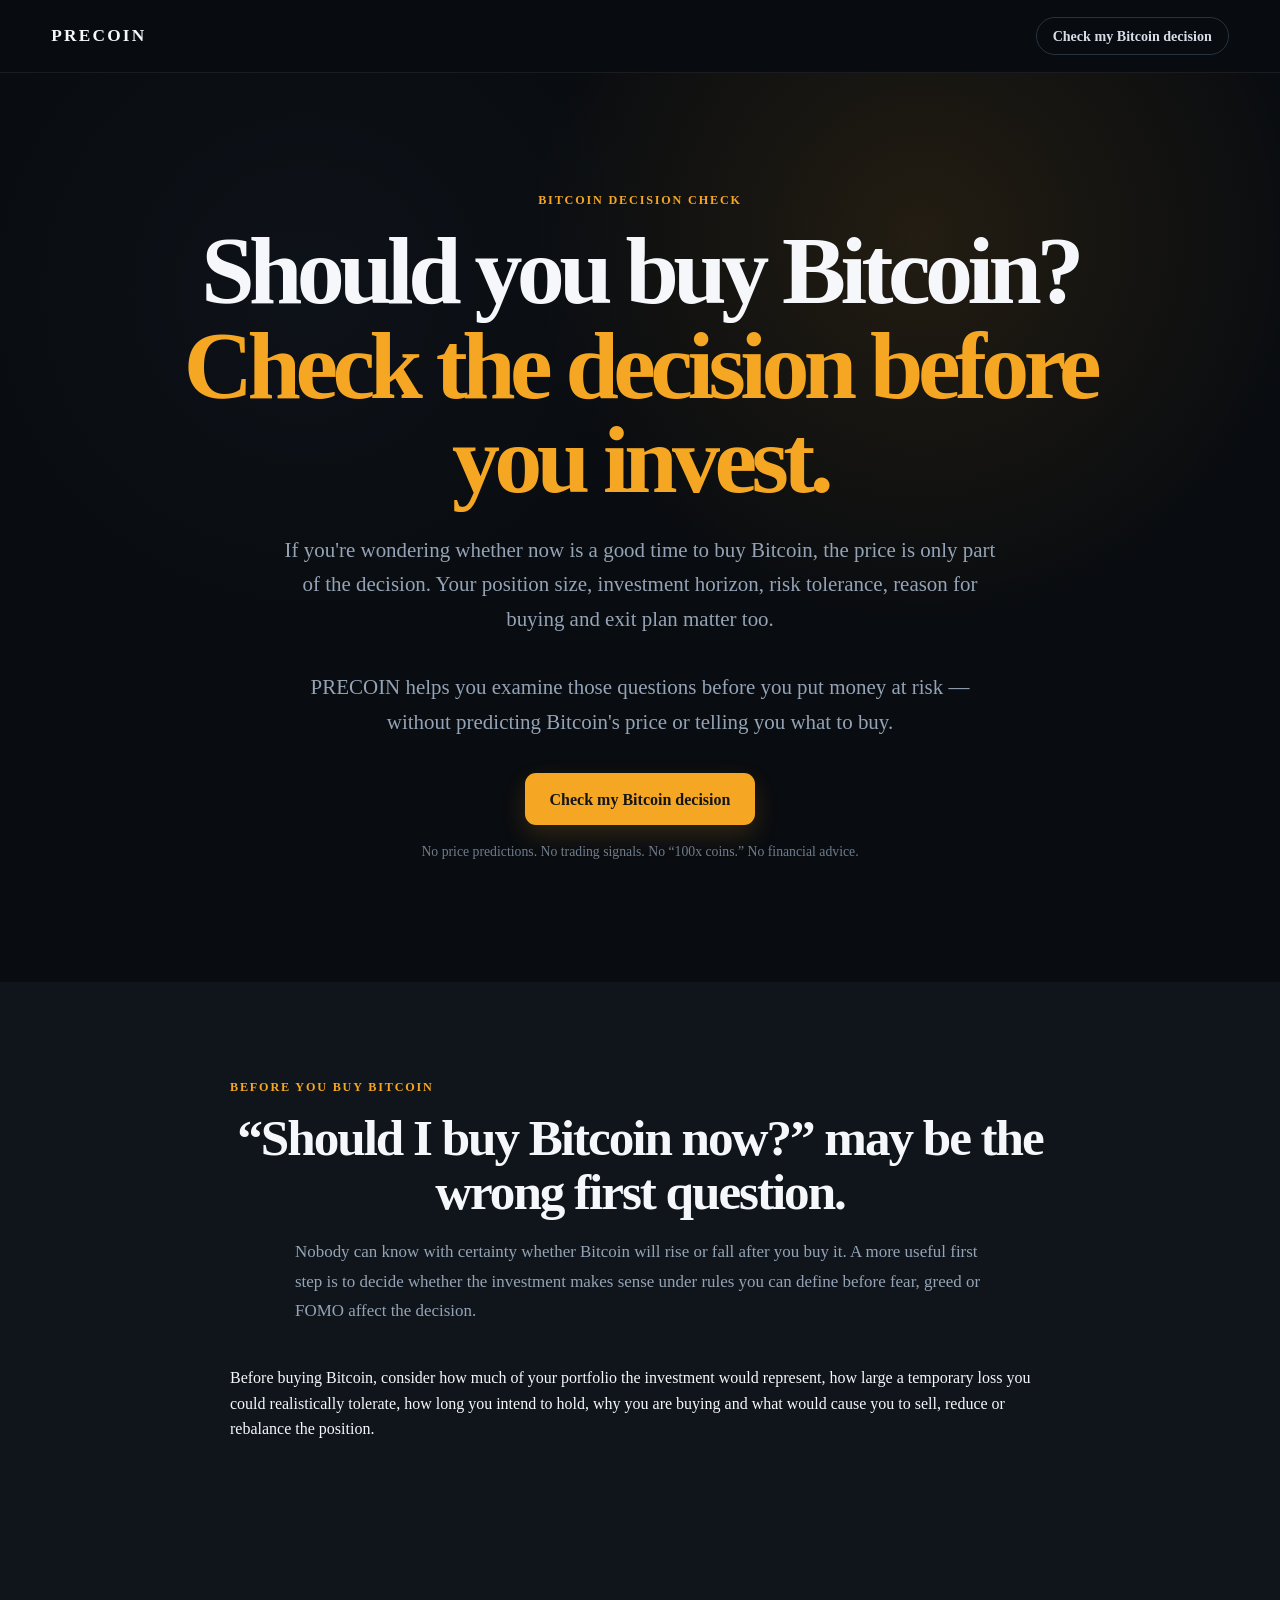
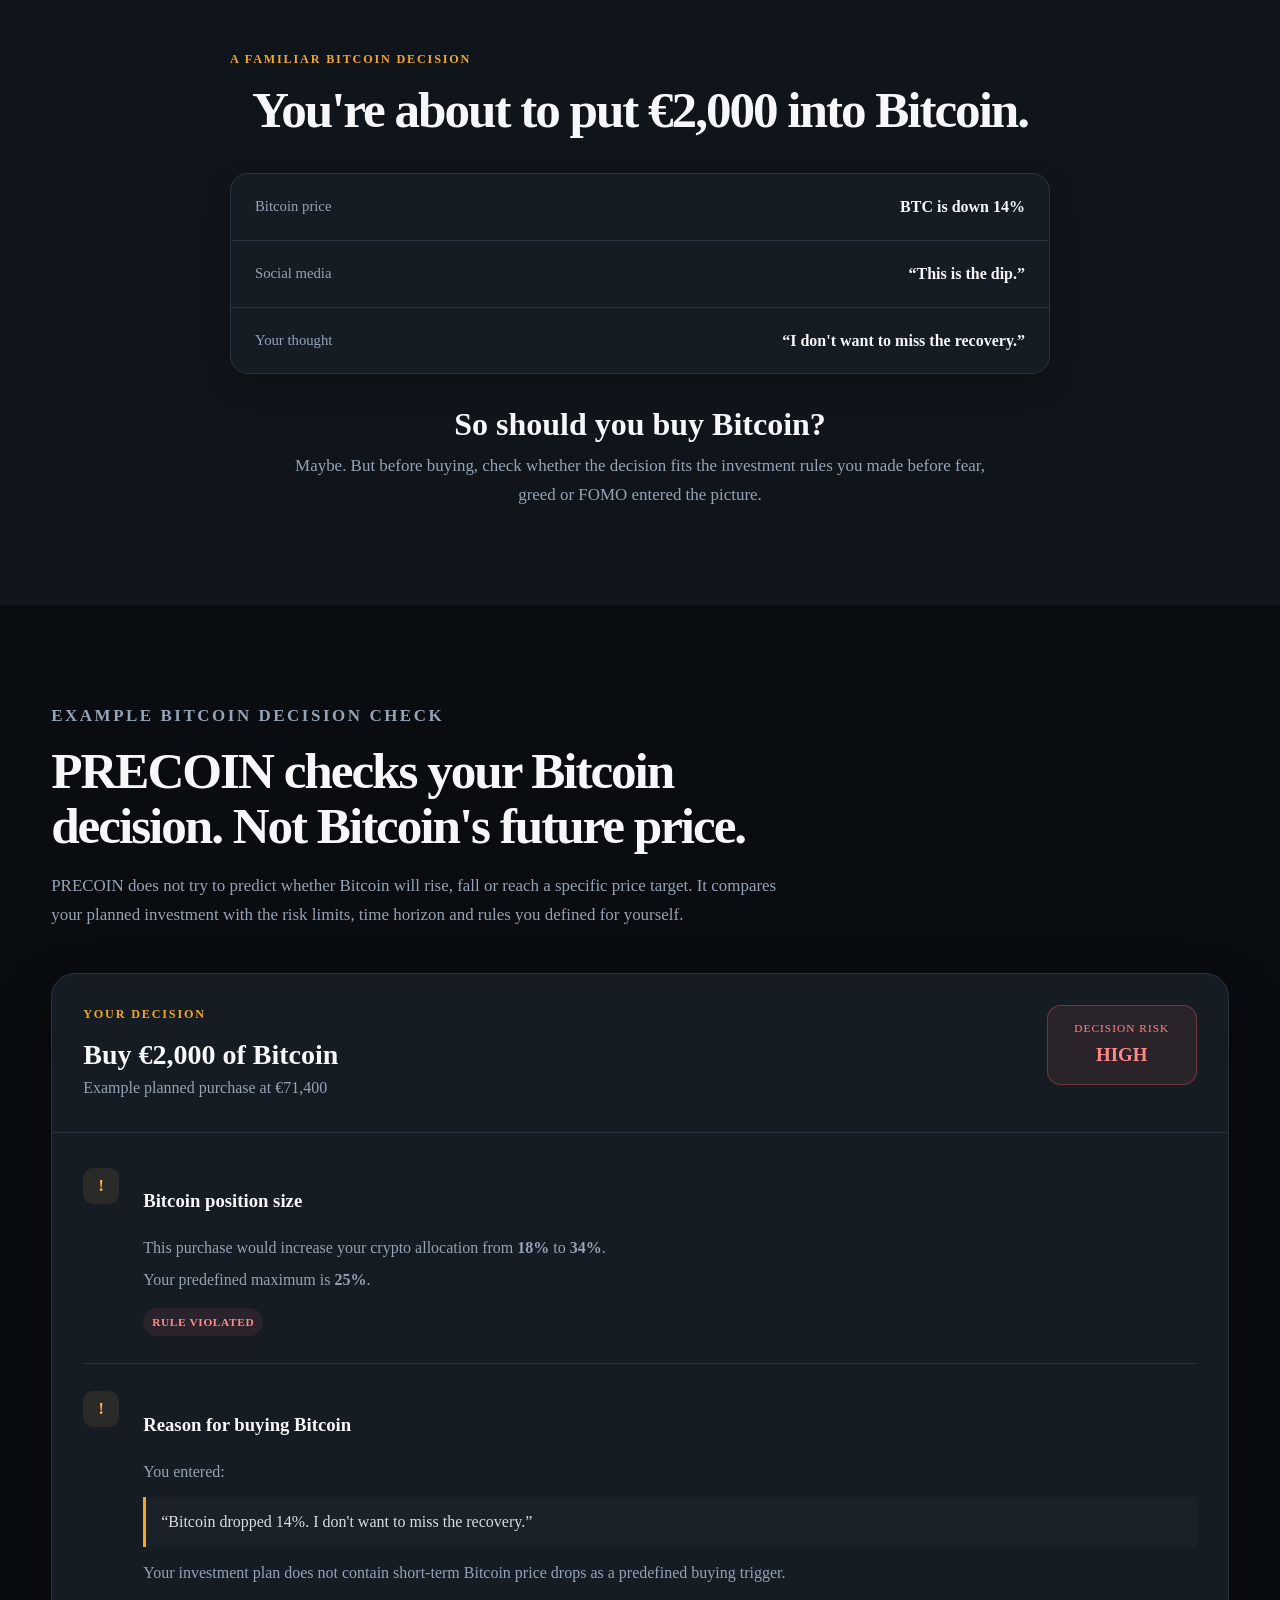
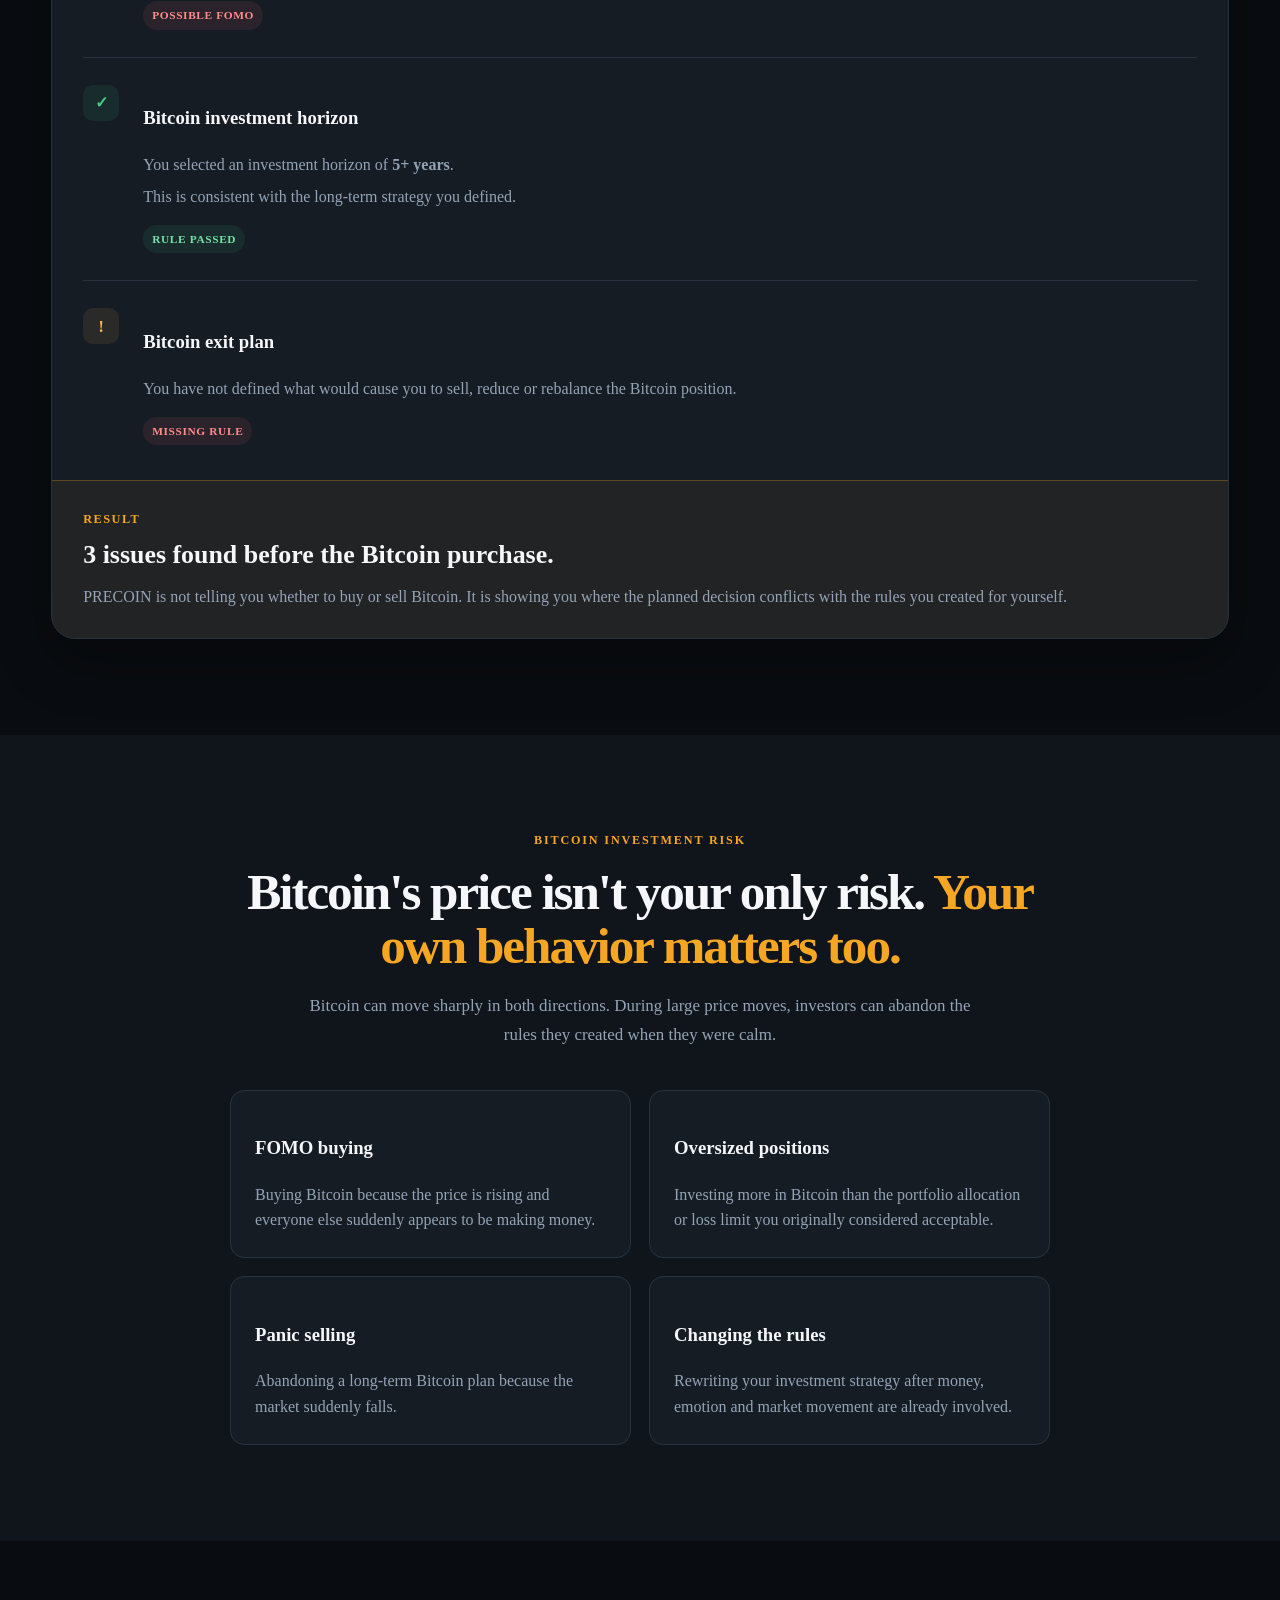
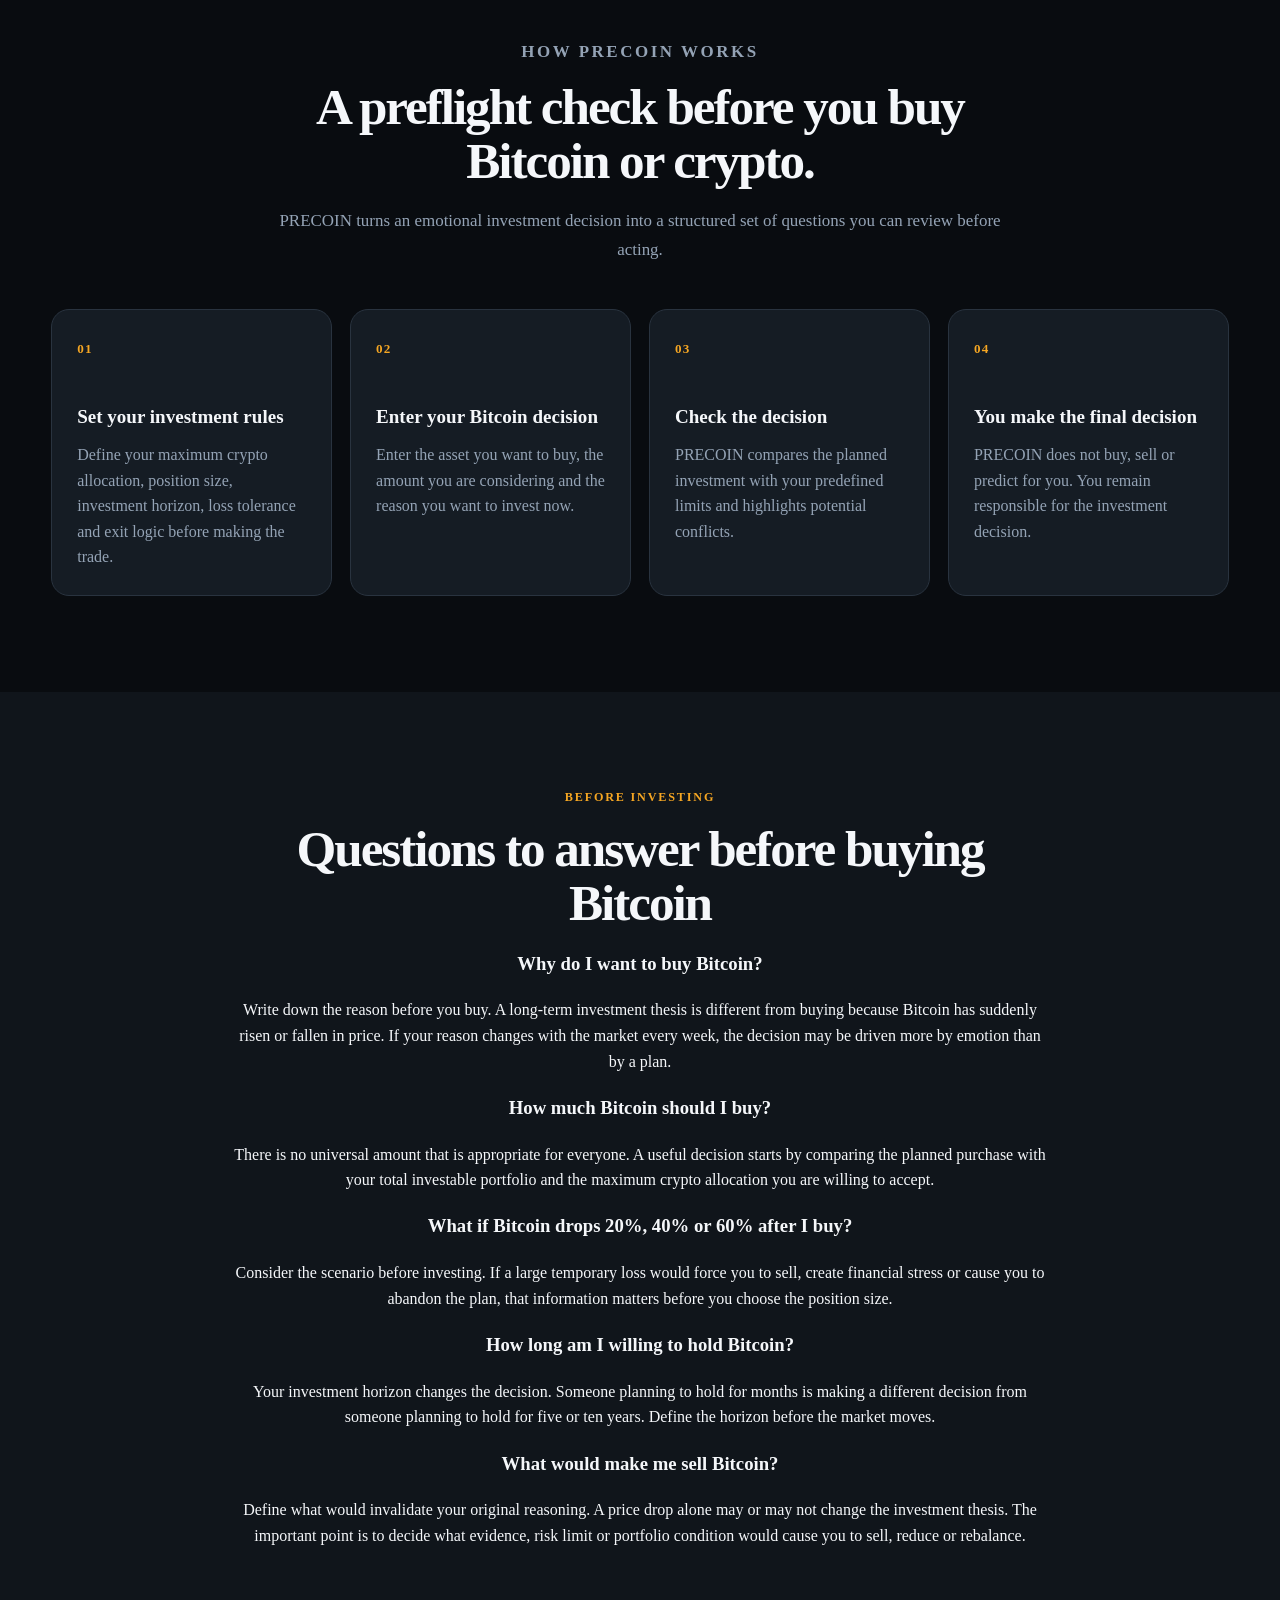
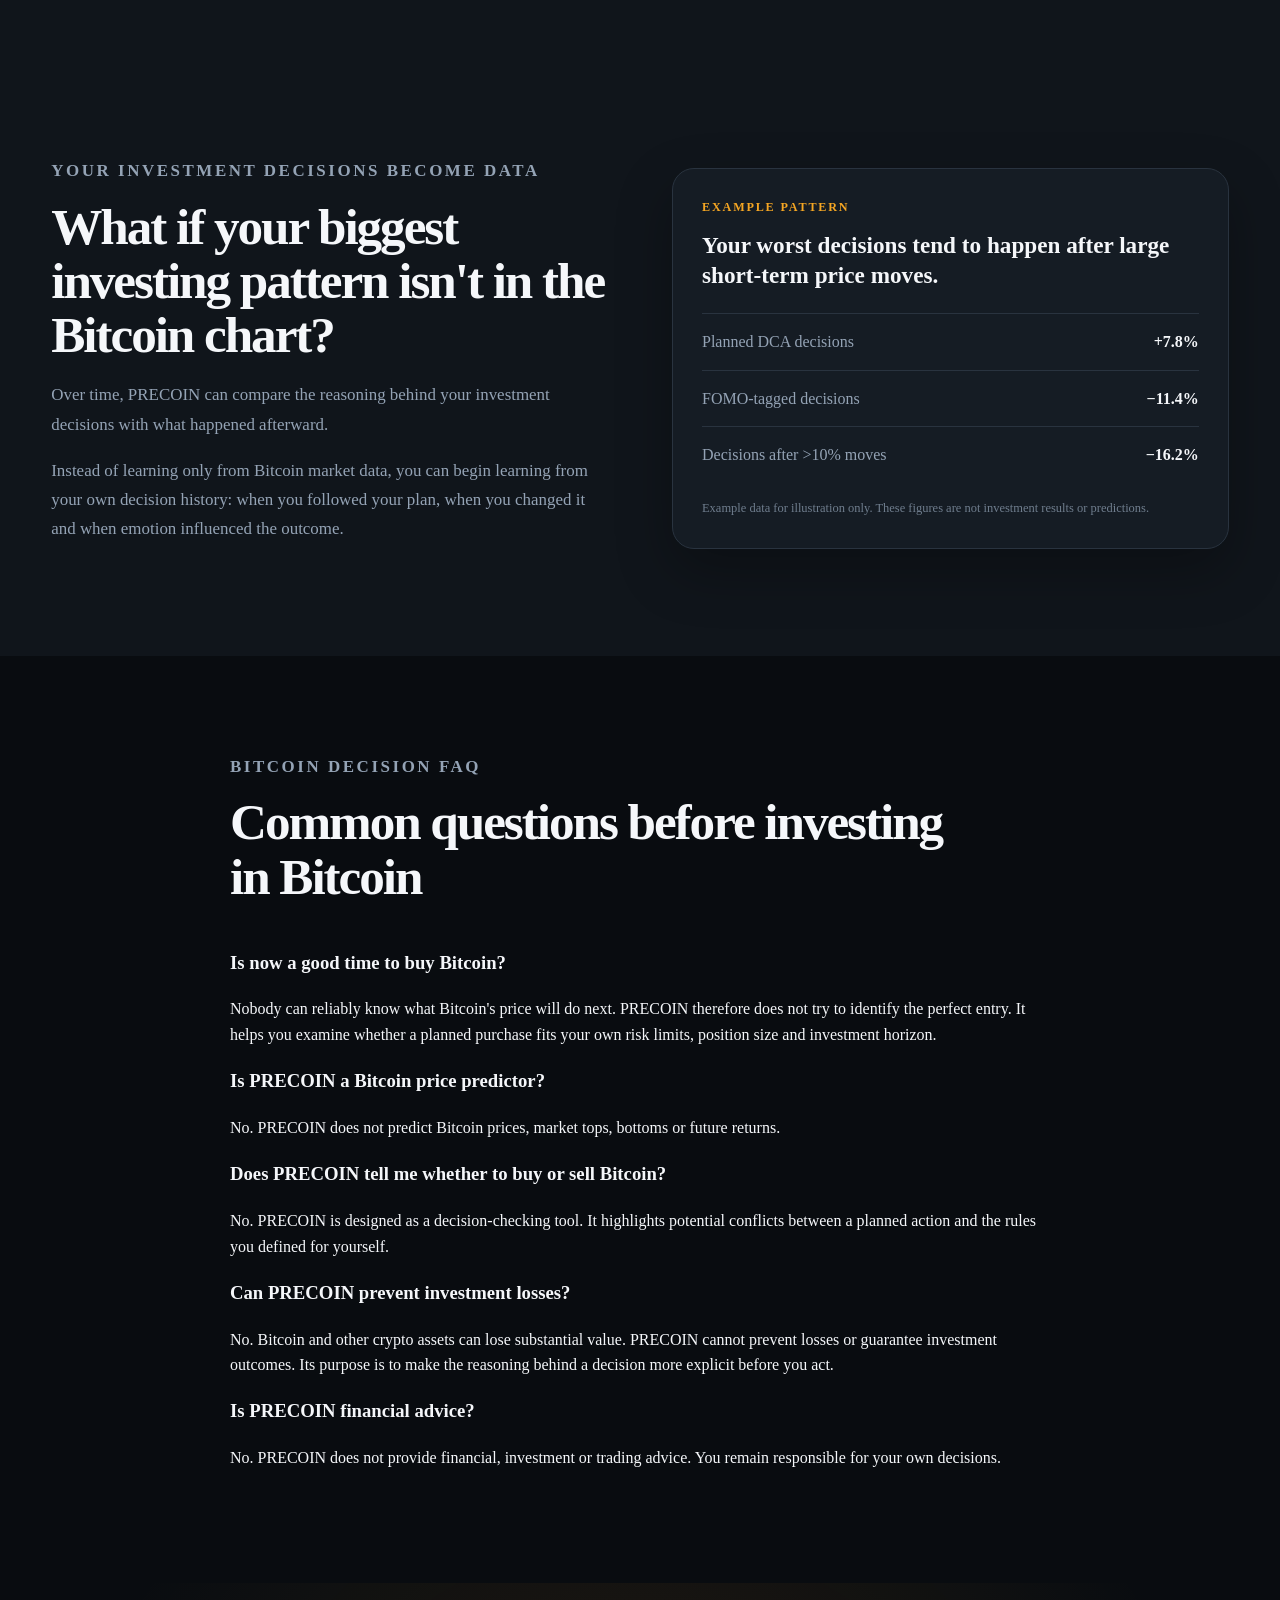
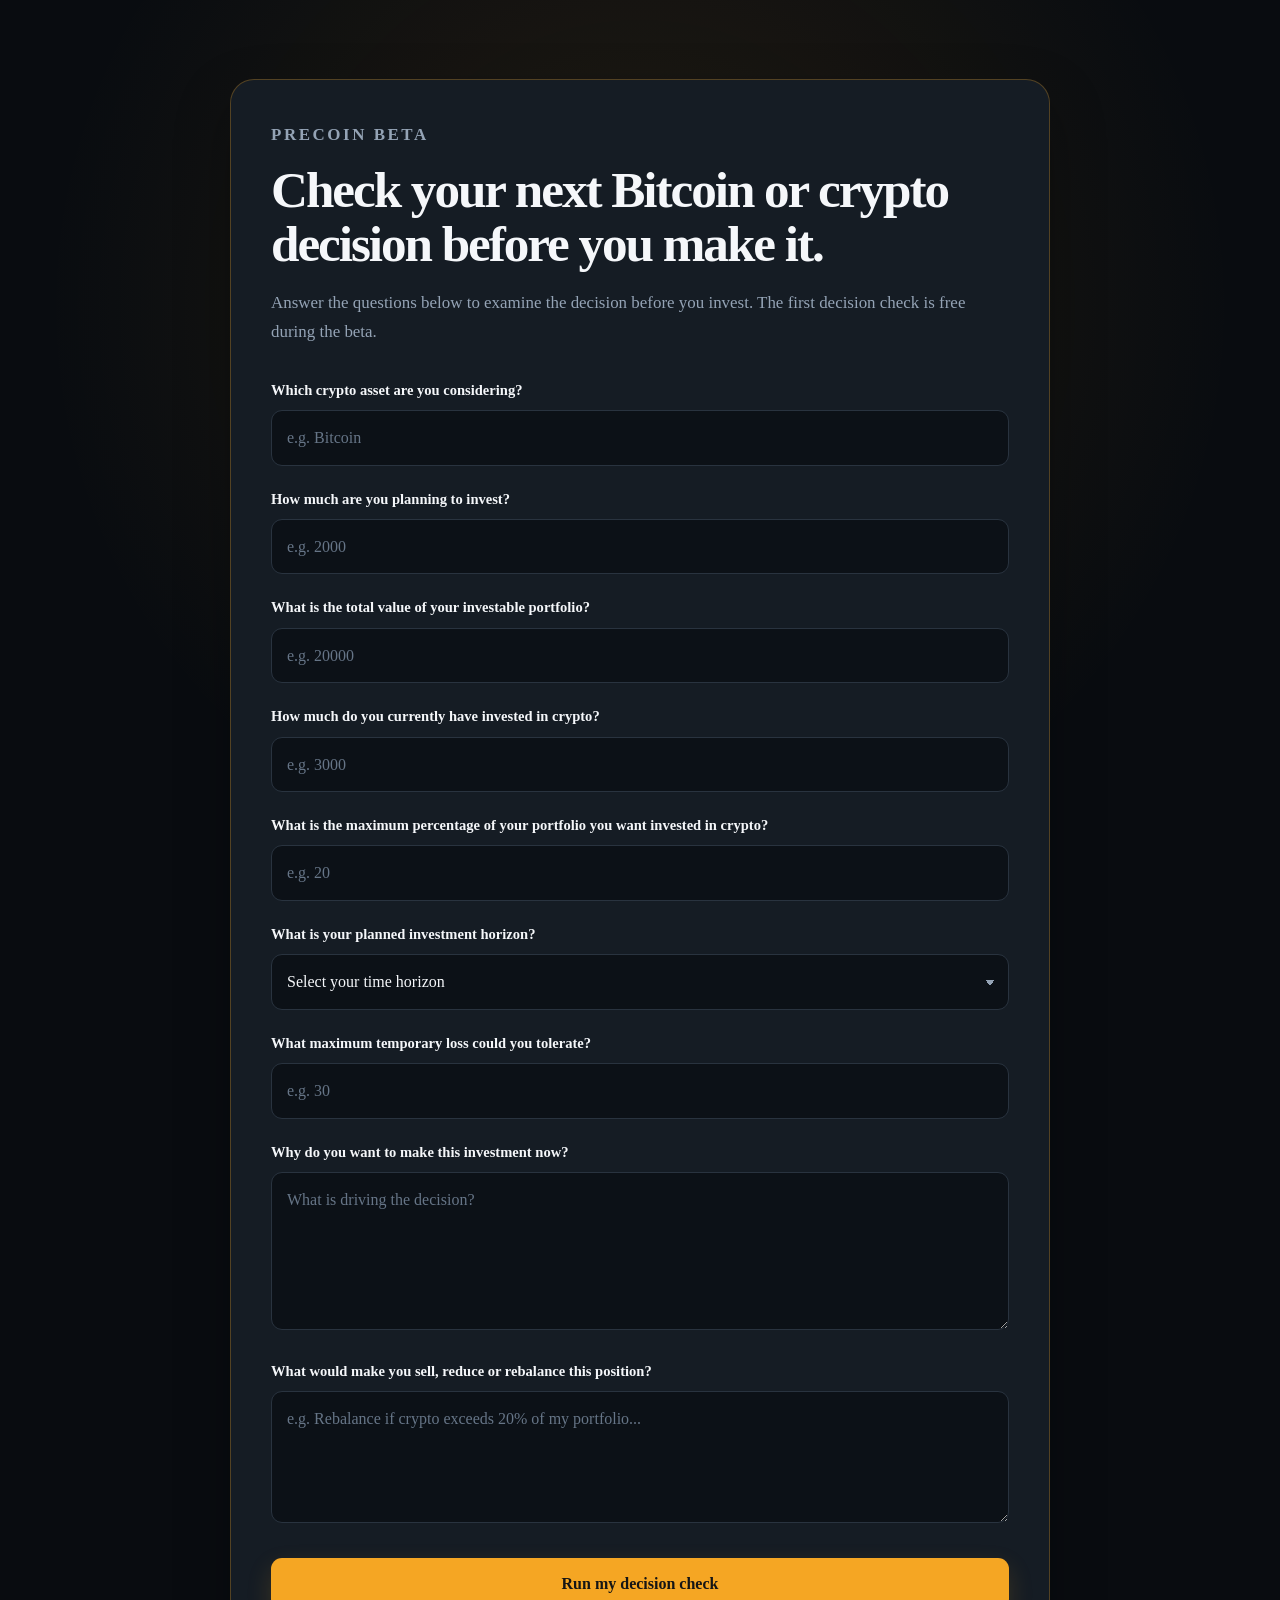
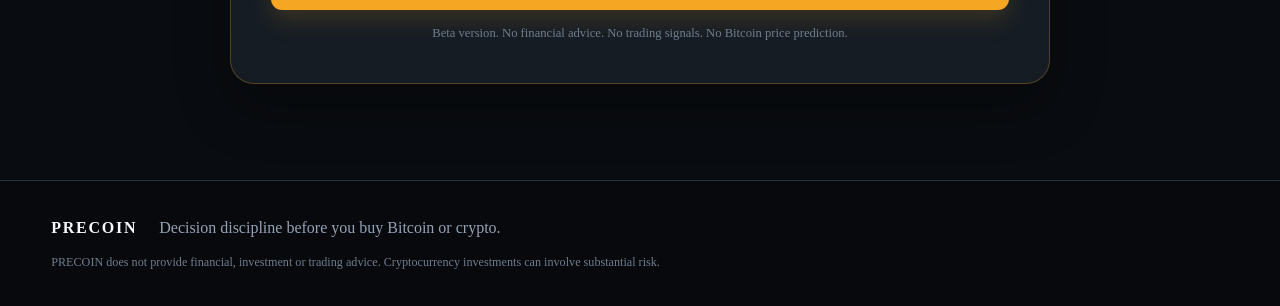
==== commit 3f3d5287: "Fix favicon and skip link" ====
--- a/index.html
+++ b/index.html
@@ -225,11 +225,18 @@
        - Layout Shifts
        - LCP
   ========================================================== -->
+  
+<link rel="icon" type="image/png" href="favicon.png?v=2">
+
+
 
   <link
     rel="stylesheet"
     href="styles.css"
   />
+
+
+
 
 
   <!-- =========================================================
@@ -287,6 +294,15 @@
   gtag('config', 'AW-18393117263');
 </script>
 
+<!-- Event snippet for Seitenaufruf conversion page -->
+<script>
+  gtag('event', 'conversion', {
+      'send_to': 'AW-18393117263/x964CNzB4eIcEM_kwsJE',
+      'value': 1.0,
+      'currency': 'EUR'
+  });
+</script>
+
   <!-- =========================================================
        12. PRIVACY-FRIENDLY ANALYTICS
 
--- a/styles.css
+++ b/styles.css
@@ -1529,4 +1529,56 @@
 
     transition-duration: 0.01ms !important;
   }
+}
+
+
+.skip-link {
+  position: fixed;
+  top: 12px;
+  left: 12px;
+
+  z-index: 1000;
+
+  padding: 10px 14px;
+
+  background: var(--accent);
+  color: #151515;
+
+  border-radius: 8px;
+
+  font-weight: 800;
+
+  transform: translateY(-150%);
+  transition: transform 160ms ease;
+}
+
+.skip-link:focus {
+  transform: translateY(0);
+}
+
+
+/* =========================================================
+   SKIP LINK
+   ========================================================= */
+
+.skip-link {
+  position: fixed;
+  top: 12px;
+  left: 12px;
+  z-index: 1000;
+
+  padding: 10px 14px;
+
+  background: var(--accent);
+  color: #151515;
+
+  border-radius: 8px;
+  font-weight: 800;
+
+  transform: translateY(-200%);
+}
+
+.skip-link:focus,
+.skip-link:focus-visible {
+  transform: translateY(0);
 }
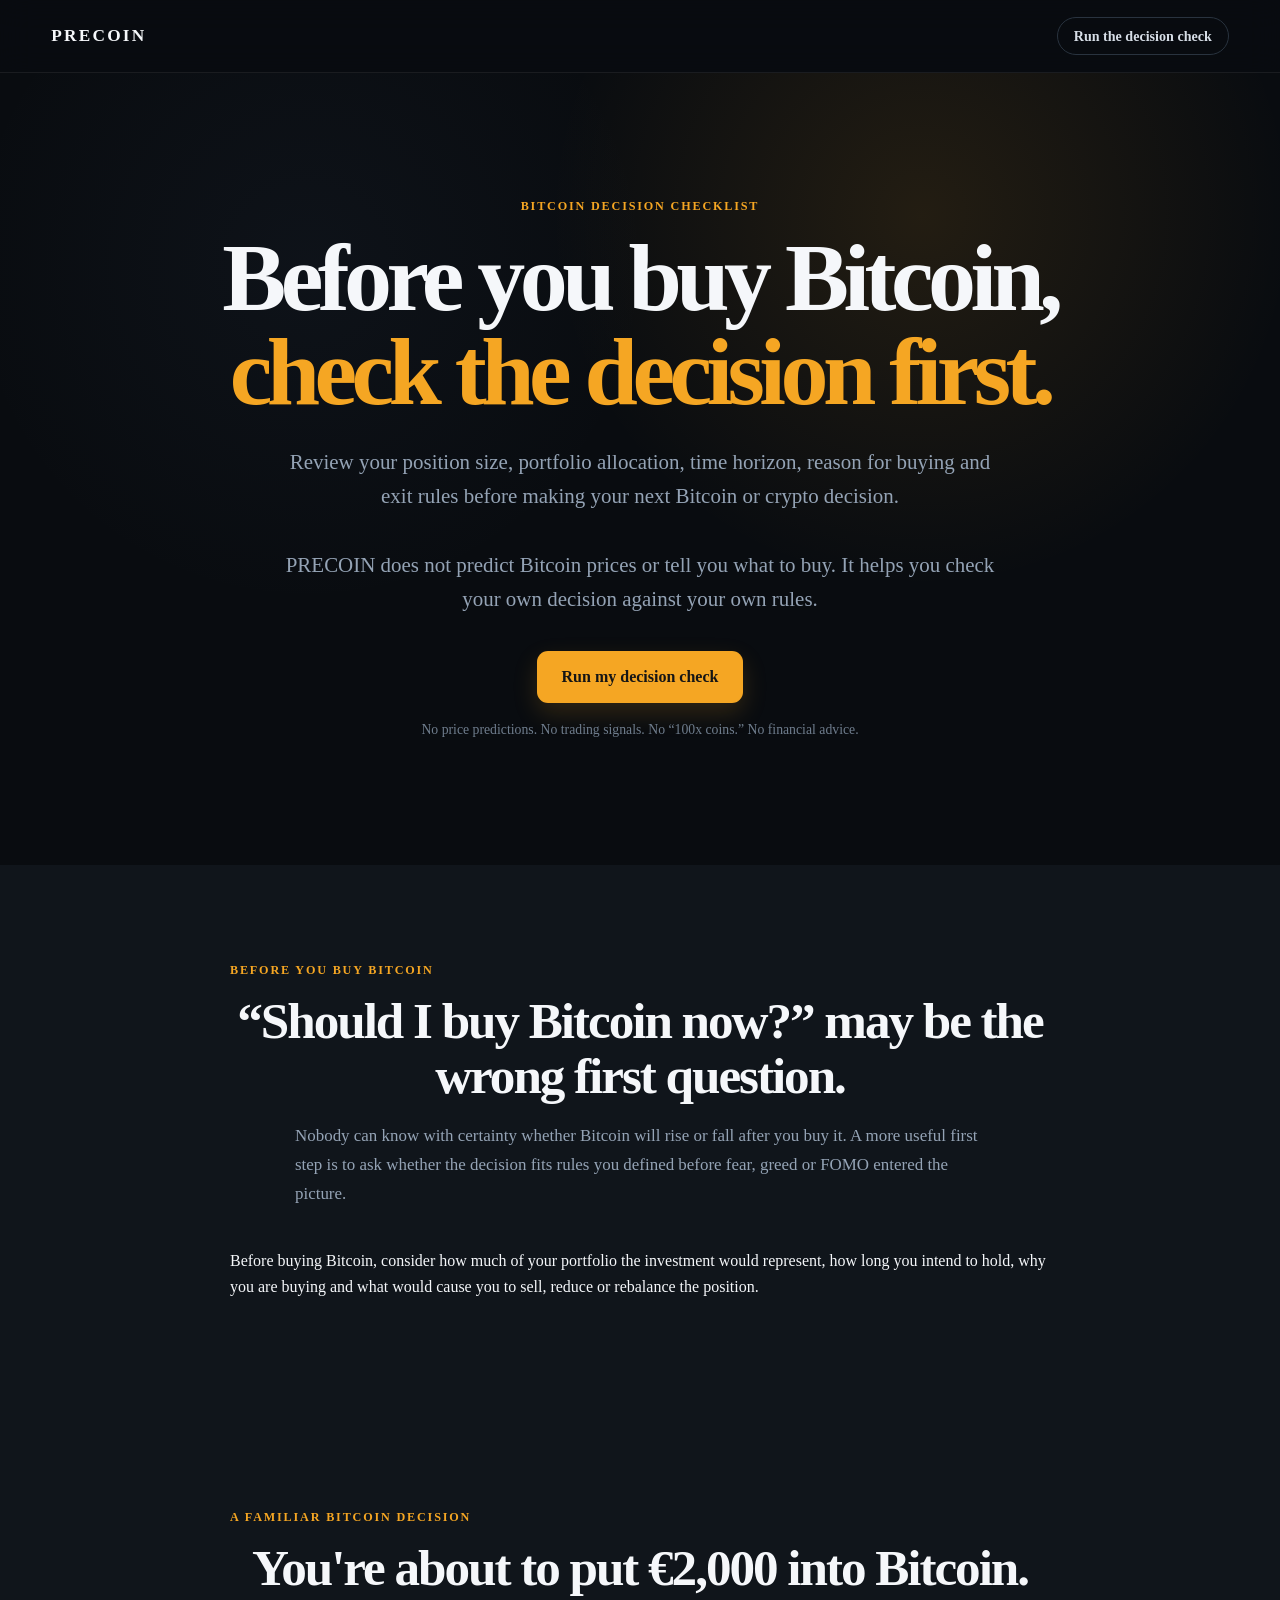
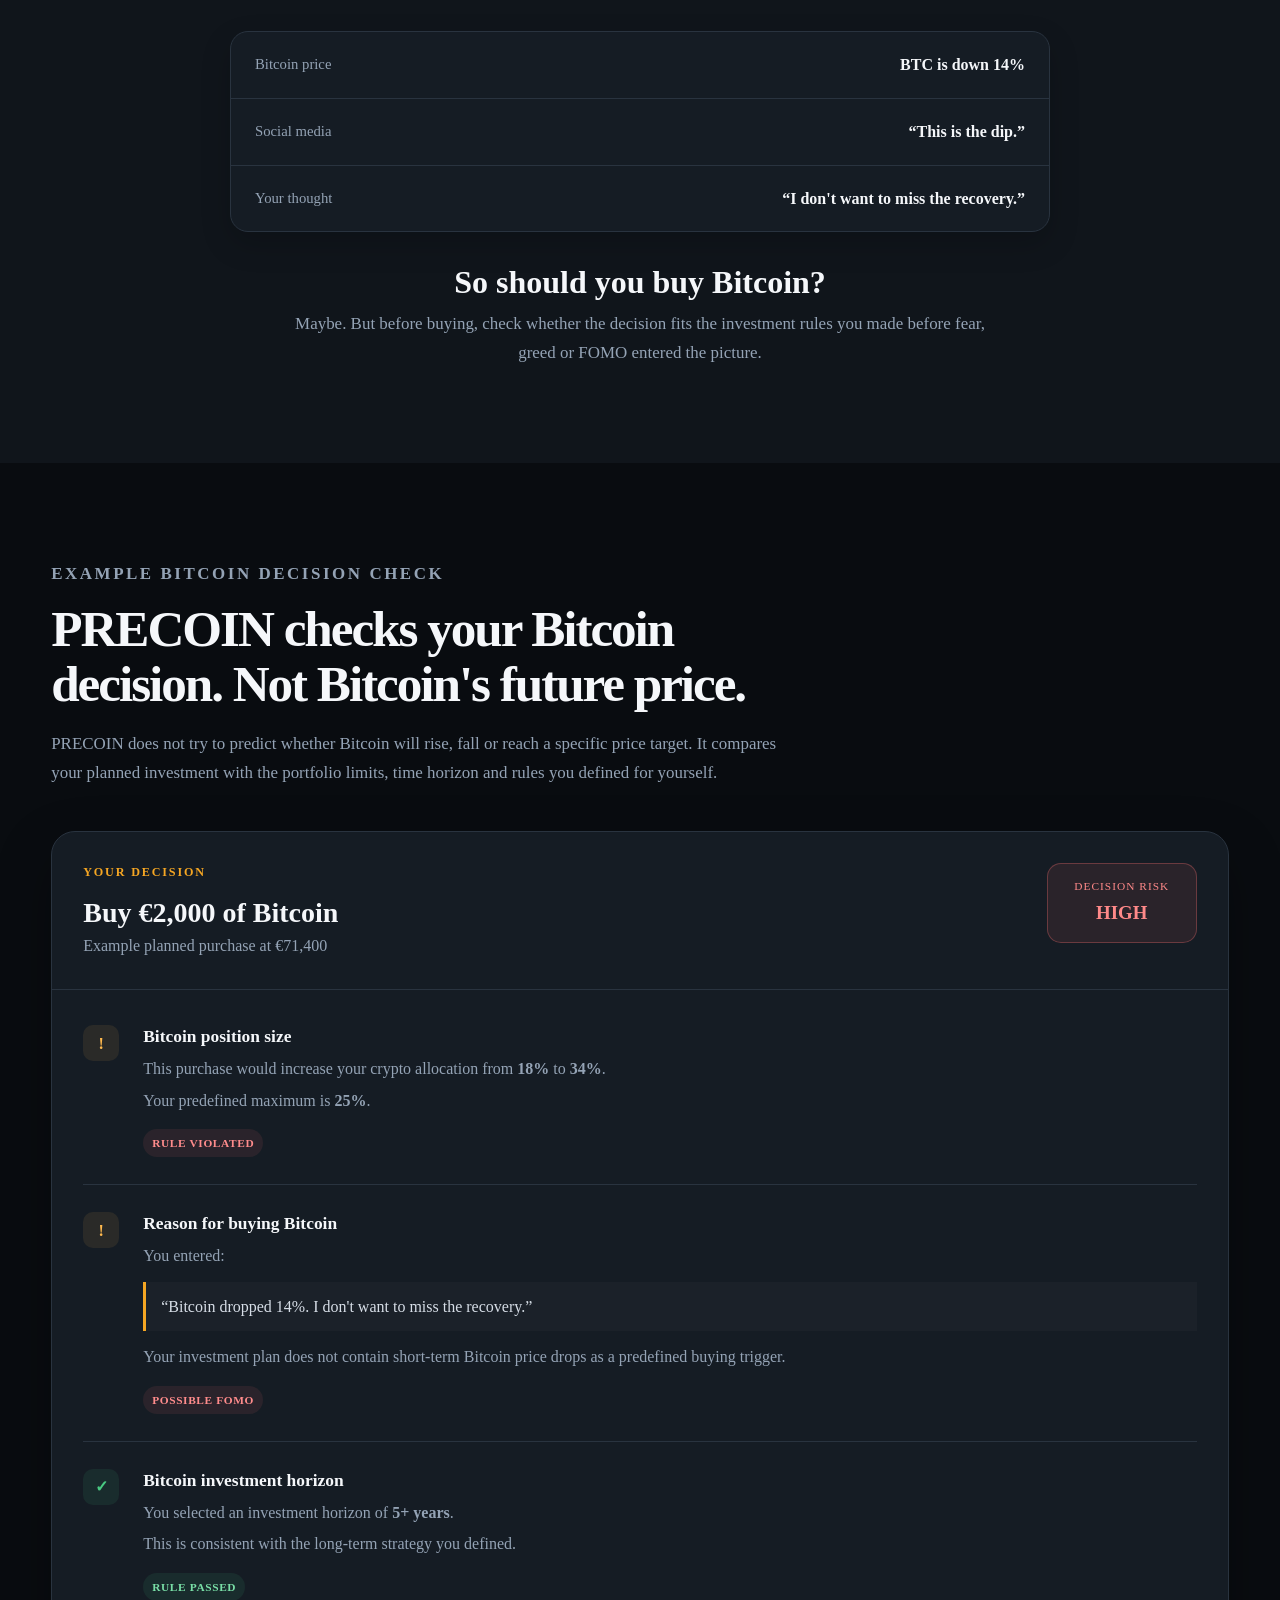
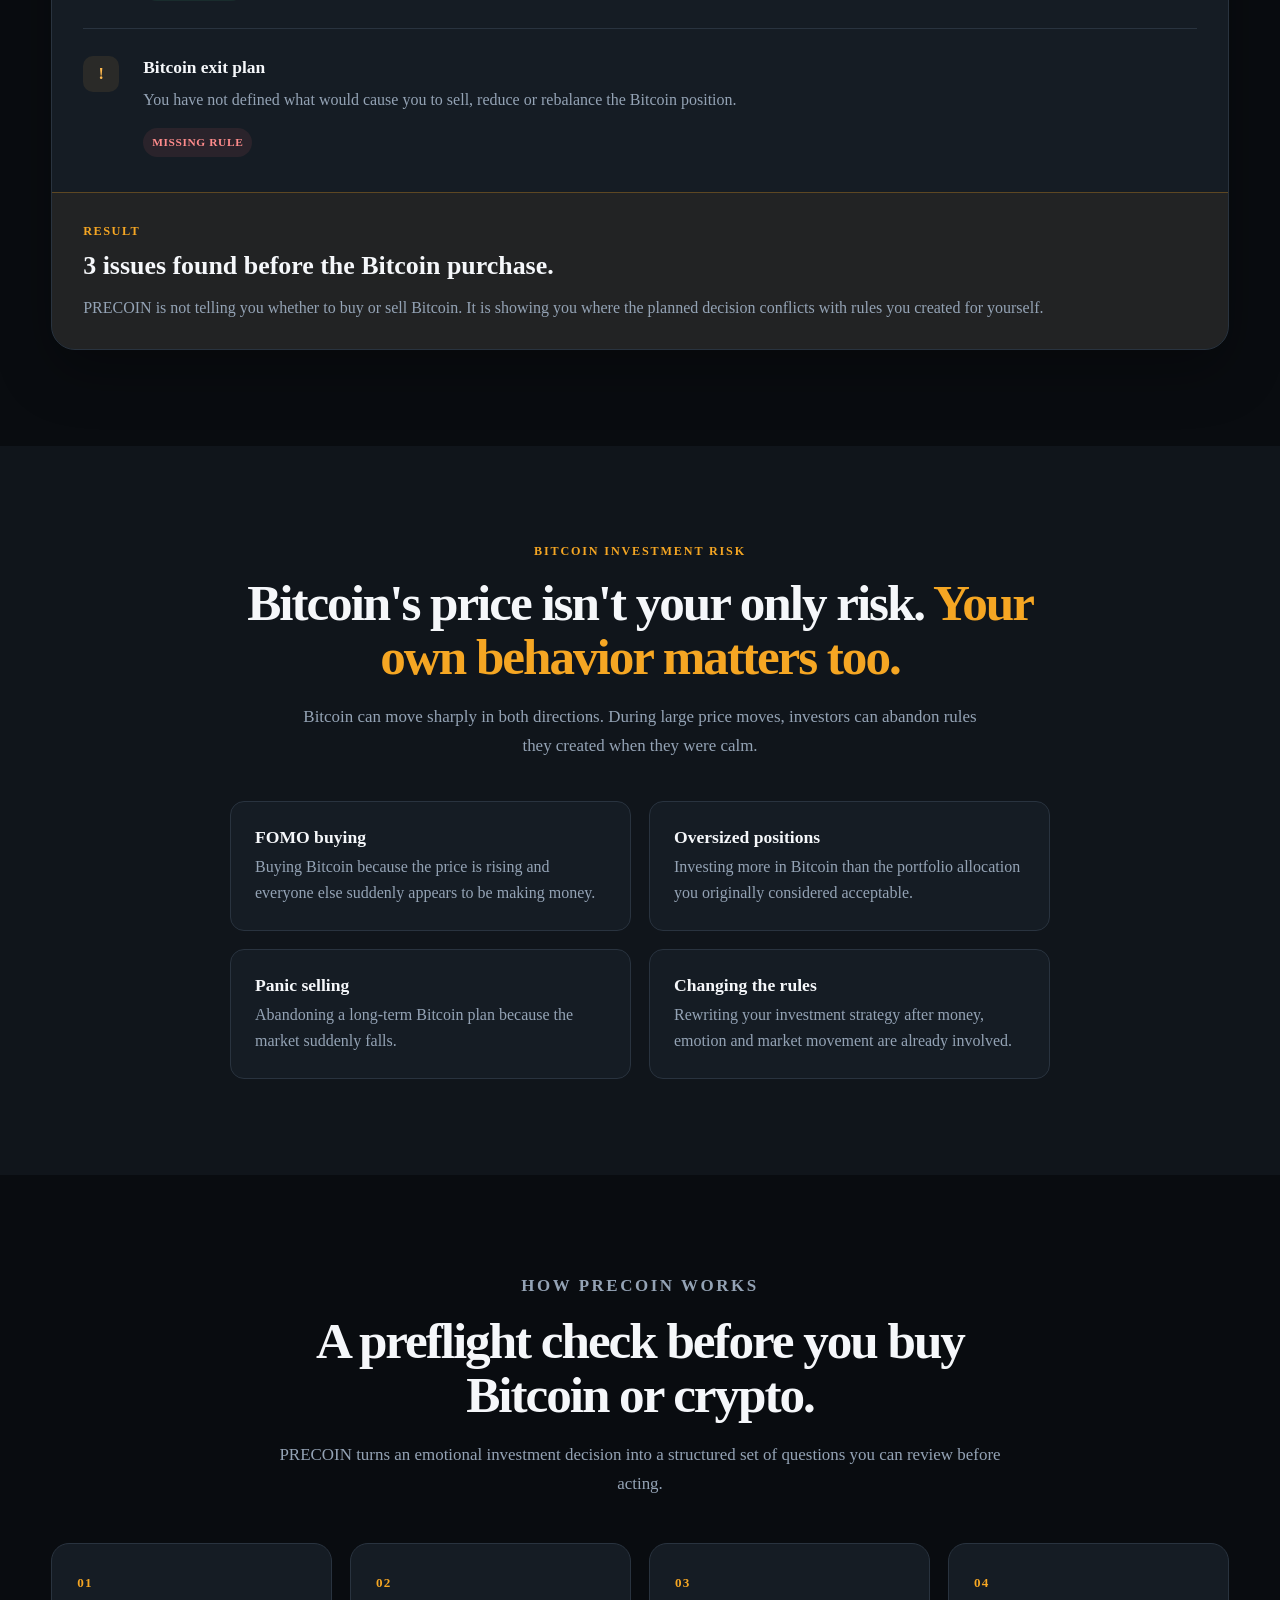
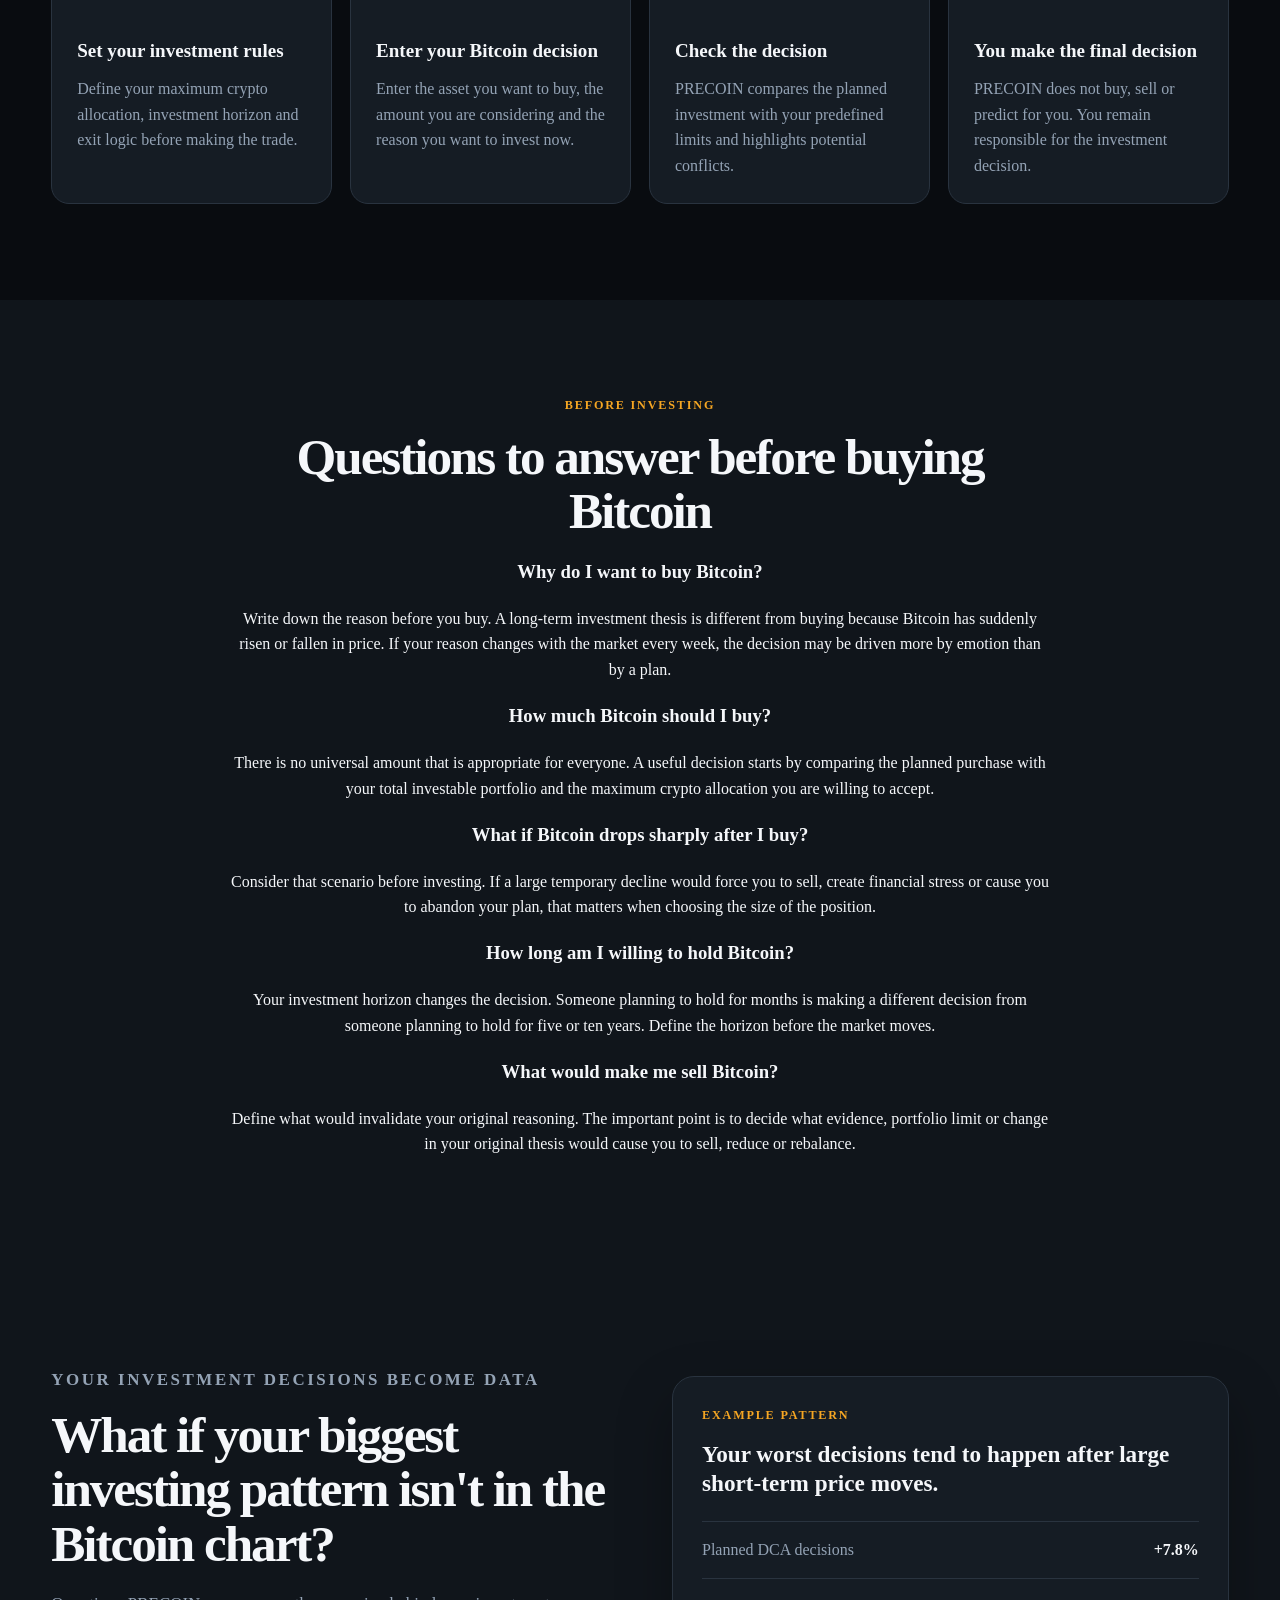
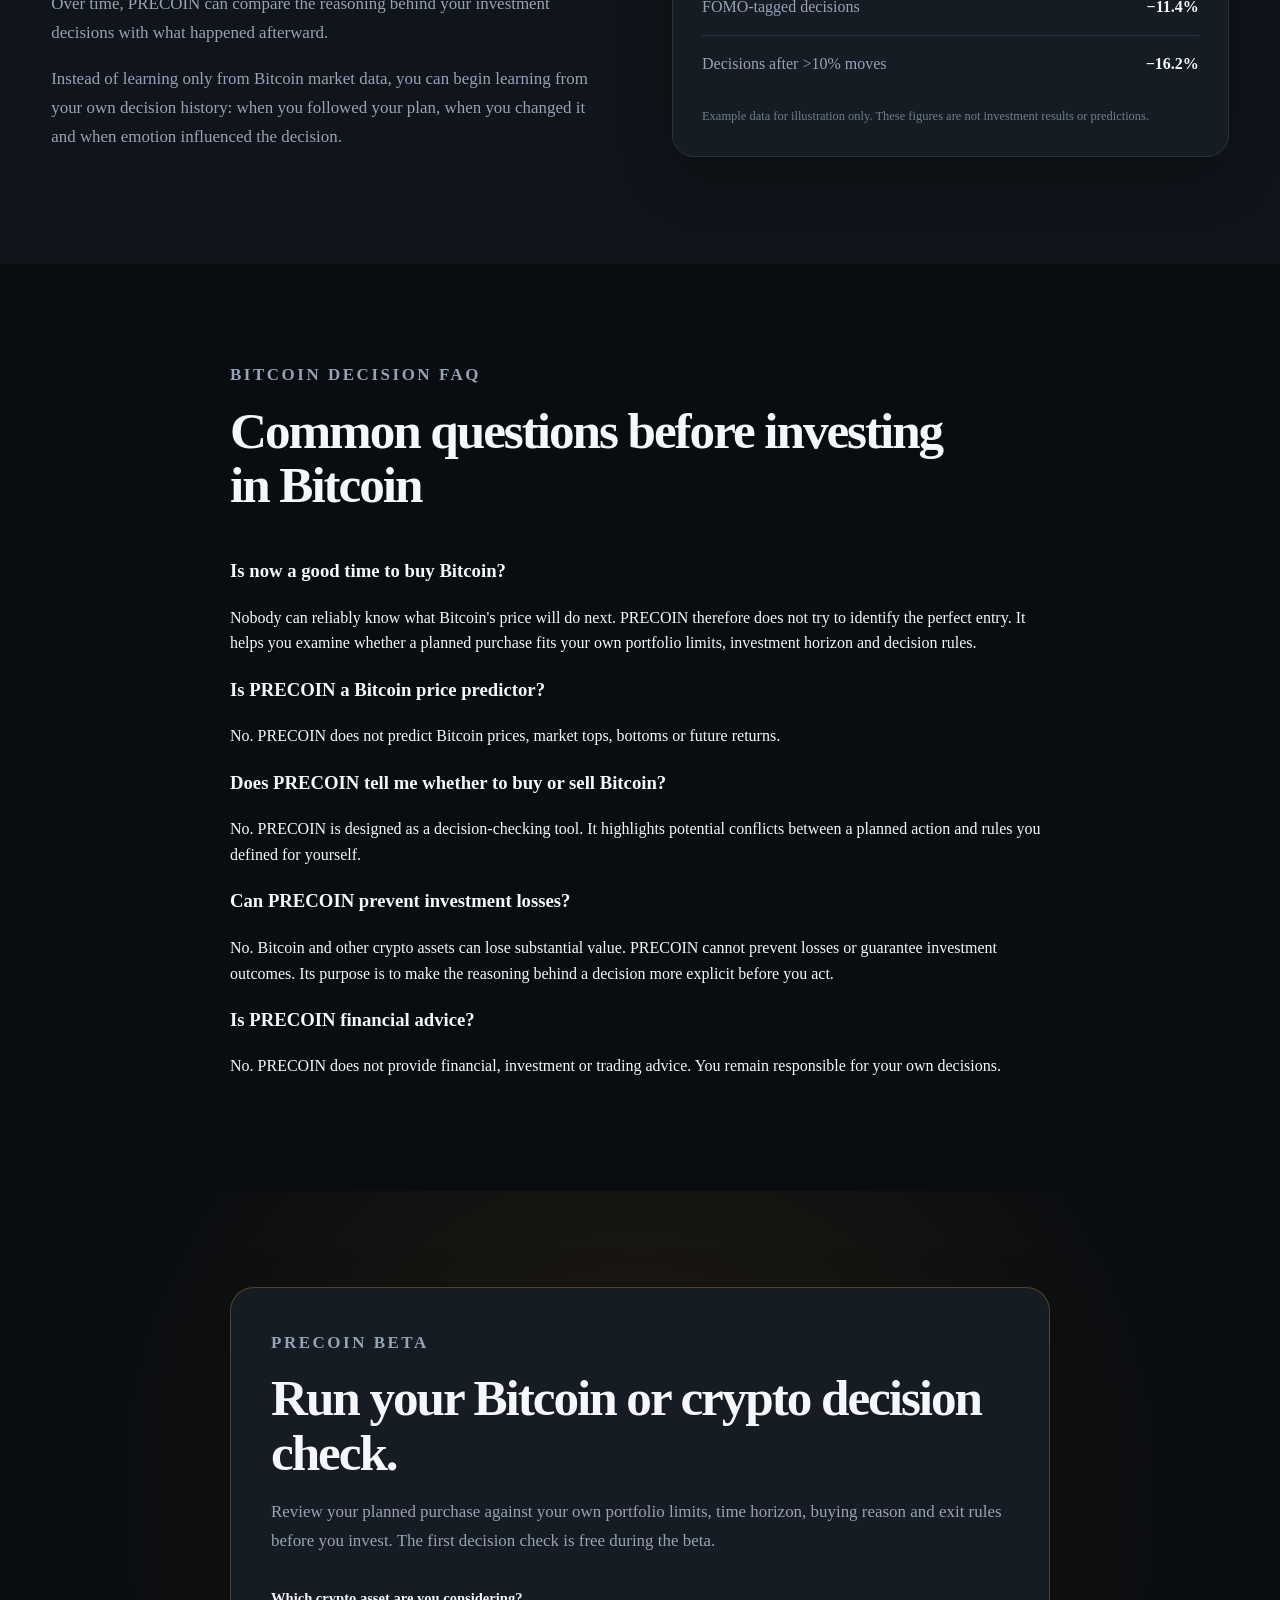
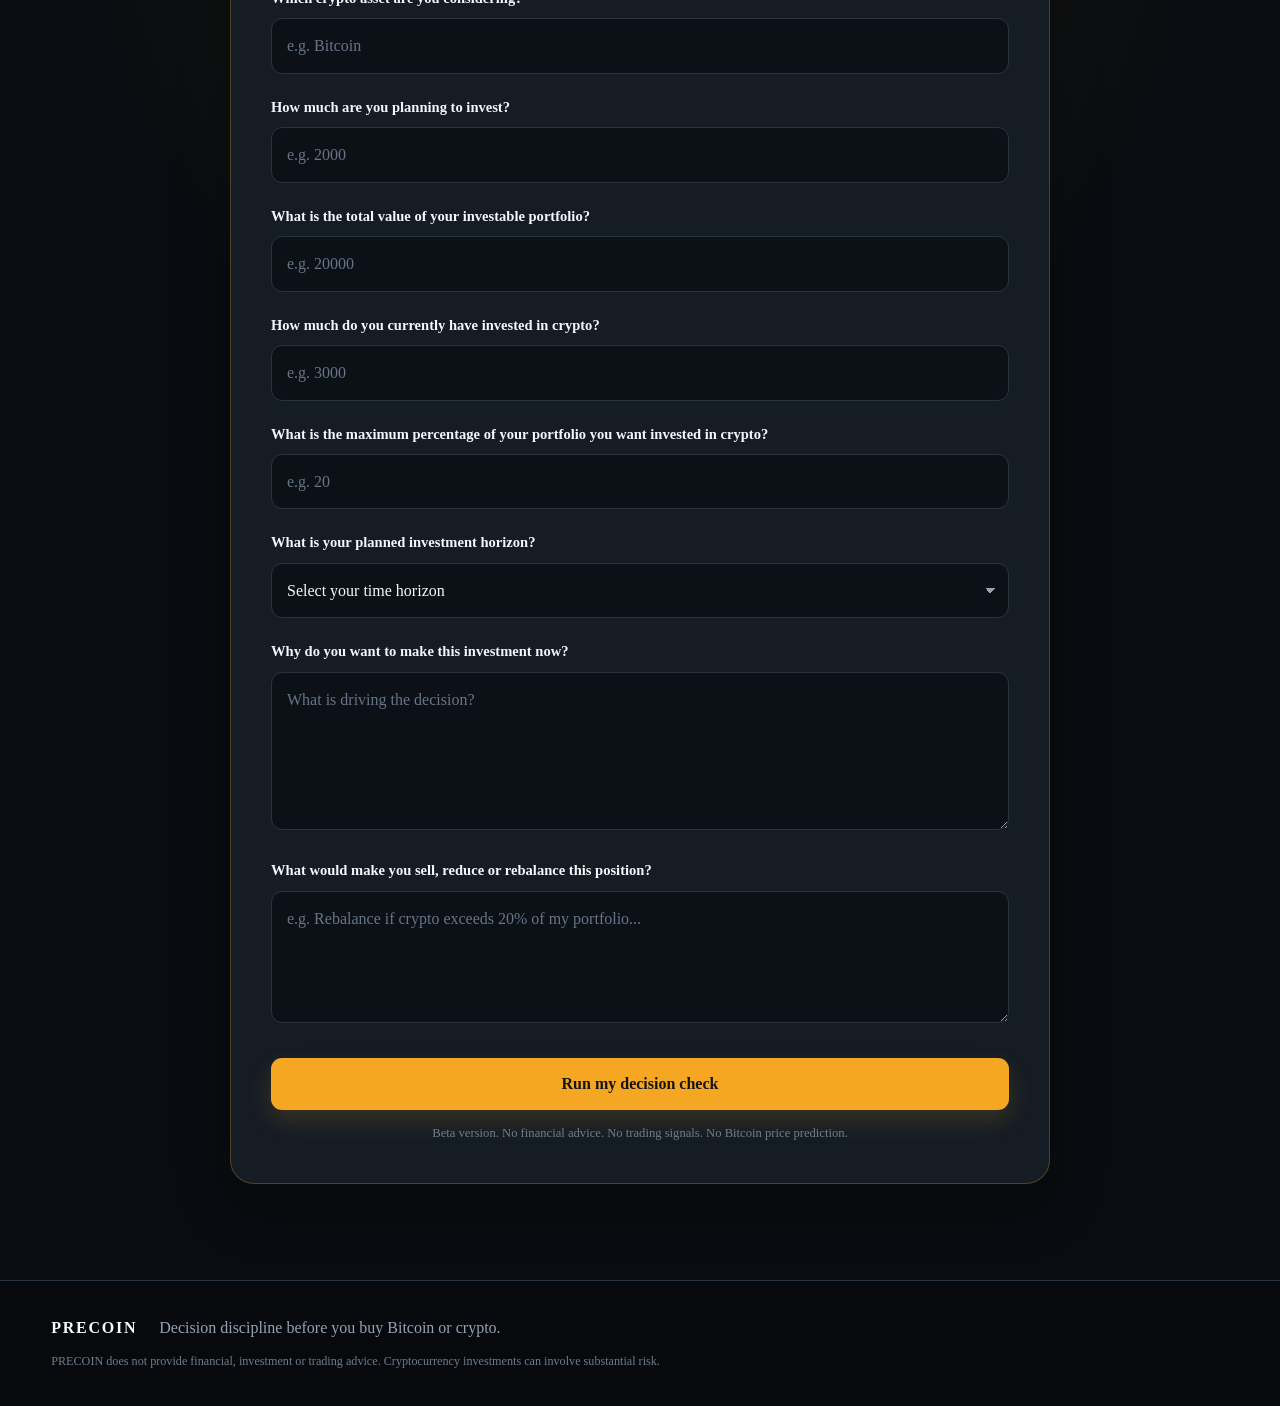
==== commit 98a07528: "Add how much bitcoin landing page" ====
--- a/index.html
+++ b/index.html
@@ -1,19 +1,12 @@
 <!DOCTYPE html>
 <html lang="en">
+
 <head>
 
   <!-- =========================================================
-       1. TECHNICAL SEO BASICS
-       =========================================================
-
-       charset:
-       Muss früh im <head> stehen, damit Browser die Zeichen
-       korrekt interpretieren.
-
-       viewport:
-       Wichtig für mobile Darstellung. Google verwendet
-       Mobile-First-Indexing.
-  ========================================================== -->
+       PRECOIN
+       Google Ads Validation Landing Page
+       ========================================================= -->
 
   <meta charset="UTF-8" />
 
@@ -24,68 +17,32 @@
 
 
   <!-- =========================================================
-       2. SEO TITLE
-
-       WICHTIG:
-       Der alte Titel:
-       "PRECOIN — Check your crypto decision before you buy"
-
-       beschreibt das Produkt, greift aber die tatsächliche
-       Suchintention nur schwach auf.
-
-       Wir stellen jetzt die reale Frage an den Anfang:
-
-       "Should I Buy Bitcoin?"
-
-       Das ist gleichzeitig:
-       - Suchintention
-       - Nutzerproblem
-       - Inhalt der Seite
-
-       PRECOIN bleibt als Brand am Ende.
+       SEO TITLE
+
+       Primary intent:
+       Bitcoin Decision Checklist
+
+       Secondary intent:
+       checking a Bitcoin decision before buying
   ========================================================== -->
 
   <title>
-    Should I Buy Bitcoin? Check Your Decision Before You Invest | PRECOIN
+    Bitcoin Decision Checklist — Check Before You Buy | PRECOIN
   </title>
 
 
   <!-- =========================================================
-       3. META DESCRIPTION
-
-       Keine Keyword-Liste.
-       Eine klare Beschreibung dessen, was der Nutzer bekommt.
-
-       Google kann diese Description verwenden, muss aber nicht.
-       Häufig erzeugt Google das Snippet aus dem sichtbaren
-       Seiteninhalt.
+       META DESCRIPTION
   ========================================================== -->
 
   <meta
     name="description"
-    content="Thinking about buying Bitcoin? PRECOIN helps you check your position size, risk tolerance, time horizon, reasons for buying and exit plan before you invest."
+    content="Use the PRECOIN Bitcoin Decision Checklist to review your position size, portfolio allocation, time horizon, buying reason and exit rules before you invest."
   />
 
 
   <!-- =========================================================
-       4. ROBOTS
-
-       index:
-       Seite darf indexiert werden.
-
-       follow:
-       Links dürfen gecrawlt werden.
-
-       max-image-preview:large:
-       Erlaubt Google große Bildvorschauen, falls wir später
-       relevante Bilder hinzufügen.
-
-       max-snippet:-1:
-       Google darf selbst die optimale Snippet-Länge bestimmen.
-
-       max-video-preview:-1:
-       Falls später Videos eingebunden werden, darf Google
-       eine vollständige Vorschau verwenden.
+       ROBOTS
   ========================================================== -->
 
   <meta
@@ -95,14 +52,7 @@
 
 
   <!-- =========================================================
-       5. CANONICAL URL
-
-       Sehr wichtig bei GitHub Pages, weil dieselbe Seite
-       theoretisch über verschiedene URL-Varianten erreichbar
-       sein kann.
-
-       Wir sagen Google:
-       DAS ist die Hauptversion dieser Seite.
+       CANONICAL
   ========================================================== -->
 
   <link
@@ -112,14 +62,7 @@
 
 
   <!-- =========================================================
-       6. LANGUAGE / REGIONAL SIGNAL
-
-       Die Seite ist aktuell komplett Englisch.
-       Deshalb geben wir Google zusätzlich eine eindeutige
-       Sprachreferenz.
-
-       Sobald wir später eine deutsche Version bauen,
-       müssen echte separate URLs verwendet werden.
+       LANGUAGE
   ========================================================== -->
 
   <link
@@ -136,16 +79,7 @@
 
 
   <!-- =========================================================
-       7. SOCIAL PREVIEW / OPEN GRAPH
-
-       Open Graph ist kein direkter Google-Rankingfaktor.
-
-       ABER:
-       Wenn jemand PRECOIN auf Reddit, X, Discord,
-       WhatsApp usw. teilt, kontrollieren diese Angaben,
-       wie der Link dargestellt wird.
-
-       Gute Darstellung -> eher Klicks / Shares / echte Nutzer.
+       OPEN GRAPH
   ========================================================== -->
 
   <meta
@@ -160,12 +94,12 @@
 
   <meta
     property="og:title"
-    content="Should I Buy Bitcoin? Check the Decision First | PRECOIN"
+    content="Bitcoin Decision Checklist — Check Before You Buy | PRECOIN"
   />
 
   <meta
     property="og:description"
-    content="Before you buy Bitcoin, check the decision itself: position size, risk tolerance, time horizon, buying reason and exit plan."
+    content="Review your position size, allocation, time horizon, buying reason and exit rules before making a Bitcoin or crypto decision."
   />
 
   <meta
@@ -175,10 +109,7 @@
 
 
   <!-- =========================================================
-       8. X / TWITTER CARD
-
-       Ebenfalls kein direkter Rankingfaktor.
-       Verbessert aber die Darstellung beim Teilen.
+       X / TWITTER
   ========================================================== -->
 
   <meta
@@ -188,21 +119,17 @@
 
   <meta
     name="twitter:title"
-    content="Should I Buy Bitcoin? Check the Decision First | PRECOIN"
+    content="Bitcoin Decision Checklist | PRECOIN"
   />
 
   <meta
     name="twitter:description"
-    content="Check your Bitcoin decision before money and emotion are involved."
+    content="Review your own reasons, risk and rules before making your next Bitcoin or crypto decision."
   />
 
 
   <!-- =========================================================
-       9. THEME COLOR
-
-       Kein Rankingfaktor.
-       Verbessert die Darstellung der Website auf unterstützten
-       Browsern / mobilen Geräten.
+       THEME COLOR
   ========================================================== -->
 
   <meta
@@ -212,23 +139,21 @@
 
 
   <!-- =========================================================
-       10. CSS
-
-       Bestehende CSS-Datei bleibt erhalten.
-
-       WICHTIG:
-       Für tatsächliche Core Web Vitals müssen wir später
-       styles.css separat untersuchen:
-       - Dateigröße
-       - Fonts
-       - render-blocking CSS
-       - Layout Shifts
-       - LCP
-  ========================================================== -->
-  
-<link rel="icon" type="image/png" href="favicon.png?v=2">
-
-
+       FAVICON
+
+       Bestehende funktionierende Lösung bleibt unangetastet.
+  ========================================================== -->
+
+  <link
+    rel="icon"
+    type="image/png"
+    href="favicon.png?v=2"
+  />
+
+
+  <!-- =========================================================
+       CSS
+  ========================================================== -->
 
   <link
     rel="stylesheet"
@@ -236,24 +161,8 @@
   />
 
 
-
-
-
-  <!-- =========================================================
-       11. STRUCTURED DATA
-
-       Wir verwenden absichtlich KEINE erfundenen Bewertungen.
-
-       WebPage:
-       beschreibt die Seite.
-
-       WebApplication:
-       beschreibt PRECOIN als Browser-Anwendung.
-
-       Das ist semantische Zusatzinformation.
-       Structured Data garantiert KEIN besseres Ranking.
-
-       Google selbst warnt davor, Structured Data zu überschätzen.
+  <!-- =========================================================
+       STRUCTURED DATA
   ========================================================== -->
 
   <script type="application/ld+json">
@@ -264,8 +173,8 @@
         "@type": "WebPage",
         "@id": "https://gilbertperkmann.github.io/PRECOIN/#webpage",
         "url": "https://gilbertperkmann.github.io/PRECOIN/",
-        "name": "Should I Buy Bitcoin? Check Your Decision Before You Invest | PRECOIN",
-        "description": "PRECOIN is a Bitcoin and crypto decision check that helps investors examine position size, risk tolerance, time horizon, buying reasons and exit rules before investing.",
+        "name": "Bitcoin Decision Checklist — Check Before You Buy | PRECOIN",
+        "description": "PRECOIN is a Bitcoin and crypto decision checklist that helps investors review position size, portfolio allocation, time horizon, buying reasons and exit rules before investing.",
         "inLanguage": "en"
       },
       {
@@ -273,7 +182,7 @@
         "@id": "https://gilbertperkmann.github.io/PRECOIN/#application",
         "name": "PRECOIN",
         "url": "https://gilbertperkmann.github.io/PRECOIN/",
-        "description": "A pre-investment decision check for people considering Bitcoin or crypto investments.",
+        "description": "A pre-investment Bitcoin and crypto decision checklist.",
         "applicationCategory": "FinanceApplication",
         "operatingSystem": "Any",
         "browserRequirements": "Requires a modern web browser",
@@ -284,35 +193,54 @@
   </script>
 
 
-<!-- Google tag (gtag.js) -->
-<script async src="https://www.googletagmanager.com/gtag/js?id=AW-18393117263"></script>
-<script>
-  window.dataLayer = window.dataLayer || [];
-  function gtag(){dataLayer.push(arguments);}
-  gtag('js', new Date());
-
-  gtag('config', 'AW-18393117263');
-</script>
-
-<!-- Event snippet for Seitenaufruf conversion page -->
-<script>
-  gtag('event', 'conversion', {
-      'send_to': 'AW-18393117263/x964CNzB4eIcEM_kwsJE',
-      'value': 1.0,
-      'currency': 'EUR'
-  });
-</script>
-
-  <!-- =========================================================
-       12. PRIVACY-FRIENDLY ANALYTICS
-
-       Bestehendes Plausible Tracking bleibt bestehen.
-
-       Das ist für unsere Validierung wichtig:
-       SEO alleine interessiert uns nicht.
-
-       Wir wollen später messen:
-       impression -> visit -> form start -> completion.
+  <!-- =========================================================
+       GOOGLE ADS TAG
+  ========================================================== -->
+
+  <script
+    async
+    src="https://www.googletagmanager.com/gtag/js?id=AW-18393117263"
+  ></script>
+
+  <script>
+
+    window.dataLayer = window.dataLayer || [];
+
+    function gtag() {
+      dataLayer.push(arguments);
+    }
+
+    gtag("js", new Date());
+
+    gtag(
+      "config",
+      "AW-18393117263"
+    );
+
+  </script>
+
+
+  <!-- =========================================================
+       GOOGLE ADS PAGE-VIEW CONVERSION
+  ========================================================== -->
+
+  <script>
+
+    gtag(
+      "event",
+      "conversion",
+      {
+        send_to: "AW-18393117263/x964CNzB4eIcEM_kwsJE",
+        value: 1.0,
+        currency: "EUR"
+      }
+    );
+
+  </script>
+
+
+  <!-- =========================================================
+       PLAUSIBLE ANALYTICS
   ========================================================== -->
 
   <script
@@ -321,19 +249,29 @@
   ></script>
 
   <script>
+
     window.plausible =
       window.plausible ||
       function () {
-        (plausible.q = plausible.q || []).push(arguments);
+
+        (plausible.q = plausible.q || [])
+          .push(arguments);
+
       };
+
 
     plausible.init =
       plausible.init ||
-      function (i) {
-        plausible.o = i || {};
+      function (options) {
+
+        plausible.o =
+          options || {};
+
       };
 
+
     plausible.init();
+
   </script>
 
 </head>
@@ -341,12 +279,9 @@
 
 <body>
 
-  <!-- =========================================================
-       ACCESSIBILITY / CRAWLABLE NAVIGATION
-
-       Skip-Link hilft Tastatur- und Screenreader-Nutzern.
-       Gute semantische HTML-Struktur hilft nicht nur Google,
-       sondern auch Accessibility Tools und Browser-Agenten.
+
+  <!-- =========================================================
+       ACCESSIBILITY
   ========================================================== -->
 
   <a
@@ -365,10 +300,6 @@
 
     <div class="container header-inner">
 
-      <!--
-        Brand-Link verweist jetzt auf die echte Homepage-URL
-        statt nur auf #top.
-      -->
 
       <a
         href="https://gilbertperkmann.github.io/PRECOIN/"
@@ -379,45 +310,40 @@
       </a>
 
 
-      <!--
-        Aussagekräftiger interner Anchor.
-        Sowohl Nutzer als auch Suchmaschine verstehen,
-        wohin der Link führt.
-      -->
-
       <a
         href="#decision-check"
         class="header-cta"
       >
-        Check my Bitcoin decision
+        Run the decision check
       </a>
 
+
     </div>
 
   </header>
 
 
   <!-- =========================================================
-       MAIN CONTENT
-
-       Nur EIN klarer Hauptinhalt.
-  ========================================================== -->
-
-  <main
-    id="main-content"
-  >
+       MAIN
+  ========================================================== -->
+
+  <main id="main-content">
 
 
     <!-- =========================================================
-         HERO / PRIMARY SEARCH INTENT
-
-         Das H1 beantwortet jetzt sehr klar:
-
-         "Should I buy Bitcoin?"
-
-         Das ist wesentlich näher an dem Problem,
-         nach dem wir gerade auf Reddit suchen.
-    ========================================================== -->
+         HERO
+
+         Message Match:
+
+         Search:
+         Bitcoin Decision Checklist
+
+         Ad:
+         Bitcoin Decision Checklist
+
+         Landing page:
+         Bitcoin Decision Checklist
+  ========================================================== -->
 
     <section
       class="hero"
@@ -426,50 +352,40 @@
 
       <div class="container hero-inner">
 
+
         <p class="eyebrow">
-          BITCOIN DECISION CHECK
+          BITCOIN DECISION CHECKLIST
         </p>
 
 
-        <!--
-          EIN eindeutiges H1.
-          Hauptsuchintention + Nutzen.
-        -->
-
         <h1 id="hero-title">
-          Should you buy Bitcoin?
-          <span>Check the decision before you invest.</span>
+          Before you buy Bitcoin,
+          <span>
+            check the decision first.
+          </span>
         </h1>
 
 
-        <!--
-          Erste 100–150 Wörter einer Seite sind wichtig,
-          weil Nutzer UND Suchmaschine sofort verstehen sollten,
-          was die Seite beantwortet.
-
-          Wir nennen hier natürliche verwandte Begriffe:
-          - Bitcoin
-          - buy
-          - investment
-          - risk
-          - position size
-          - time horizon
-          - exit plan
-
-          KEIN Keyword-Stuffing.
-        -->
-
         <p class="hero-text">
-          If you're wondering whether now is a good time to buy Bitcoin,
-          the price is only part of the decision.
-          Your position size, investment horizon, risk tolerance,
-          reason for buying and exit plan matter too.
+
+          Review your position size,
+          portfolio allocation,
+          time horizon,
+          reason for buying
+          and exit rules before making
+          your next Bitcoin or crypto decision.
+
         </p>
 
+
         <p class="hero-text">
-          PRECOIN helps you examine those questions before you put
-          money at risk — without predicting Bitcoin's price
-          or telling you what to buy.
+
+          PRECOIN does not predict Bitcoin prices
+          or tell you what to buy.
+
+          It helps you check your own decision
+          against your own rules.
+
         </p>
 
 
@@ -477,36 +393,28 @@
           href="#decision-check"
           class="primary-button"
         >
-          Check my Bitcoin decision
+          Run my decision check
         </a>
 
 
         <p class="hero-note">
+
           No price predictions.
           No trading signals.
           No “100x coins.”
           No financial advice.
+
         </p>
 
+
       </div>
 
     </section>
 
 
-
     <!-- =========================================================
-         SEARCH-INTENT ANSWER SECTION
-
-         NEU.
-
-         Jemand, der über Google nach
-         "Should I buy Bitcoin?"
-         kommt, bekommt SOFORT eine direkte Antwort.
-
-         Das ist wichtig:
-         Wir dürfen nicht 1.000 Wörter Marketing schreiben,
-         bevor wir seine eigentliche Frage behandeln.
-    ========================================================== -->
+         DIRECT SEARCH-INTENT ANSWER
+  ========================================================== -->
 
     <section
       class="scenario-section"
@@ -515,44 +423,52 @@
 
       <div class="container narrow-container">
 
+
         <p class="section-label">
           BEFORE YOU BUY BITCOIN
         </p>
 
+
         <h2 id="bitcoin-buy-question">
           “Should I buy Bitcoin now?” may be the wrong first question.
         </h2>
 
+
         <p class="large-copy">
-          Nobody can know with certainty whether Bitcoin will rise or fall
-          after you buy it. A more useful first step is to decide whether
-          the investment makes sense under rules you can define before
-          fear, greed or FOMO affect the decision.
+
+          Nobody can know with certainty
+          whether Bitcoin will rise or fall
+          after you buy it.
+
+          A more useful first step is to ask
+          whether the decision fits rules
+          you defined before fear,
+          greed or FOMO entered the picture.
+
         </p>
 
+
         <p>
-          Before buying Bitcoin, consider how much of your portfolio
-          the investment would represent, how large a temporary loss
-          you could realistically tolerate, how long you intend to hold,
-          why you are buying and what would cause you to sell,
+
+          Before buying Bitcoin,
+          consider how much of your portfolio
+          the investment would represent,
+          how long you intend to hold,
+          why you are buying
+          and what would cause you to sell,
           reduce or rebalance the position.
+
         </p>
 
+
       </div>
 
     </section>
 
 
-
     <!-- =========================================================
-         REAL-WORLD BITCOIN EXAMPLE
-
-         Der ursprüngliche Abschnitt war bereits stark.
-
-         Wir ändern nur die Formulierungen etwas,
-         damit die Suchmaschine den Zusammenhang noch klarer
-         versteht: Bitcoin purchase decision.
-    ========================================================== -->
+         REAL-WORLD EXAMPLE
+  ========================================================== -->
 
     <section
       class="scenario-section"
@@ -561,10 +477,12 @@
 
       <div class="container narrow-container">
 
+
         <p class="section-label">
           A FAMILIAR BITCOIN DECISION
         </p>
 
+
         <h2 id="example-bitcoin-decision">
           You're about to put €2,000 into Bitcoin.
         </h2>
@@ -572,6 +490,7 @@
 
         <div class="scenario-card">
 
+
           <div class="scenario-row">
 
             <span class="scenario-key">
@@ -610,6 +529,7 @@
 
           </div>
 
+
         </div>
 
 
@@ -619,20 +539,26 @@
 
 
         <p class="scenario-answer">
-          Maybe. But before buying, check whether the decision fits
-          the investment rules you made before fear, greed or FOMO
+
+          Maybe.
+
+          But before buying,
+          check whether the decision fits
+          the investment rules you made
+          before fear, greed or FOMO
           entered the picture.
+
         </p>
 
+
       </div>
 
     </section>
-
 
 
     <!-- =========================================================
          EXAMPLE DECISION CHECK
-    ========================================================== -->
+  ========================================================== -->
 
     <section
       class="report-section"
@@ -644,29 +570,42 @@
 
         <div class="section-heading">
 
+
           <p class="section-label">
             EXAMPLE BITCOIN DECISION CHECK
           </p>
 
+
           <h2 id="example-report-title">
+
             PRECOIN checks your Bitcoin decision.
             Not Bitcoin's future price.
+
           </h2>
 
+
           <p>
-            PRECOIN does not try to predict whether Bitcoin will rise,
+
+            PRECOIN does not try to predict
+            whether Bitcoin will rise,
             fall or reach a specific price target.
-            It compares your planned investment with the risk limits,
-            time horizon and rules you defined for yourself.
+
+            It compares your planned investment
+            with the portfolio limits,
+            time horizon
+            and rules you defined for yourself.
+
           </p>
 
+
         </div>
 
 
-
         <div class="report-card">
 
+
           <div class="report-top">
+
 
             <div>
 
@@ -700,19 +639,17 @@
 
             </div>
 
+
           </div>
 
 
-
           <div class="report-items">
 
 
-            <!-- =================================================
-                 EXAMPLE 1:
-                 POSITION SIZE
-            ================================================== -->
+            <!-- POSITION SIZE -->
 
             <article class="report-item warning">
+
 
               <div
                 class="report-icon"
@@ -729,13 +666,19 @@
                 </h3>
 
                 <p>
-                  This purchase would increase your crypto allocation
-                  from <strong>18%</strong> to <strong>34%</strong>.
+
+                  This purchase would increase
+                  your crypto allocation
+                  from <strong>18%</strong>
+                  to <strong>34%</strong>.
+
                 </p>
 
                 <p>
+
                   Your predefined maximum is
                   <strong>25%</strong>.
+
                 </p>
 
                 <span class="status-tag danger-tag">
@@ -744,16 +687,14 @@
 
               </div>
 
+
             </article>
 
 
-
-            <!-- =================================================
-                 EXAMPLE 2:
-                 BUYING REASON / FOMO
-            ================================================== -->
+            <!-- BUYING REASON -->
 
             <article class="report-item warning">
+
 
               <div
                 class="report-icon"
@@ -778,8 +719,11 @@
                 </blockquote>
 
                 <p>
-                  Your investment plan does not contain short-term
-                  Bitcoin price drops as a predefined buying trigger.
+
+                  Your investment plan does not contain
+                  short-term Bitcoin price drops
+                  as a predefined buying trigger.
+
                 </p>
 
                 <span class="status-tag danger-tag">
@@ -788,16 +732,14 @@
 
               </div>
 
+
             </article>
 
 
-
-            <!-- =================================================
-                 EXAMPLE 3:
-                 TIME HORIZON
-            ================================================== -->
+            <!-- TIME HORIZON -->
 
             <article class="report-item success">
+
 
               <div
                 class="report-icon"
@@ -814,13 +756,17 @@
                 </h3>
 
                 <p>
+
                   You selected an investment horizon of
                   <strong>5+ years</strong>.
+
                 </p>
 
                 <p>
-                  This is consistent with the long-term strategy
-                  you defined.
+
+                  This is consistent with
+                  the long-term strategy you defined.
+
                 </p>
 
                 <span class="status-tag success-tag">
@@ -829,16 +775,14 @@
 
               </div>
 
+
             </article>
 
 
-
-            <!-- =================================================
-                 EXAMPLE 4:
-                 EXIT PLAN
-            ================================================== -->
+            <!-- EXIT PLAN -->
 
             <article class="report-item warning">
+
 
               <div
                 class="report-icon"
@@ -855,8 +799,12 @@
                 </h3>
 
                 <p>
-                  You have not defined what would cause you to sell,
-                  reduce or rebalance the Bitcoin position.
+
+                  You have not defined
+                  what would cause you to sell,
+                  reduce or rebalance
+                  the Bitcoin position.
+
                 </p>
 
                 <span class="status-tag danger-tag">
@@ -865,46 +813,52 @@
 
               </div>
 
+
             </article>
 
+
           </div>
 
 
-
           <div class="report-result">
+
 
             <p>
               RESULT
             </p>
 
+
             <h3>
               3 issues found before the Bitcoin purchase.
             </h3>
 
+
             <p>
-              PRECOIN is not telling you whether to buy or sell Bitcoin.
-              It is showing you where the planned decision conflicts
-              with the rules you created for yourself.
+
+              PRECOIN is not telling you
+              whether to buy or sell Bitcoin.
+
+              It is showing you where
+              the planned decision conflicts
+              with rules you created for yourself.
+
             </p>
 
+
           </div>
 
+
         </div>
 
+
       </div>
 
     </section>
 
 
-
     <!-- =========================================================
-         INVESTMENT RISK / BEHAVIOR SECTION
-
-         "Bitcoin risk", "FOMO", "panic selling", etc.
-         erscheinen natürlich im sichtbaren Text.
-
-         Wieder: keine künstliche Keyword-Wiederholung.
-    ========================================================== -->
+         BEHAVIORAL RISK
+  ========================================================== -->
 
     <section
       class="risk-section"
@@ -913,21 +867,32 @@
 
       <div class="container narrow-container">
 
+
         <p class="section-label">
           BITCOIN INVESTMENT RISK
         </p>
 
 
         <h2 id="bitcoin-risk-title">
+
           Bitcoin's price isn't your only risk.
-          <span>Your own behavior matters too.</span>
+
+          <span>
+            Your own behavior matters too.
+          </span>
+
         </h2>
 
 
         <p class="large-copy">
-          Bitcoin can move sharply in both directions.
-          During large price moves, investors can abandon the rules
+
+          Bitcoin can move sharply
+          in both directions.
+
+          During large price moves,
+          investors can abandon rules
           they created when they were calm.
+
         </p>
 
 
@@ -941,12 +906,14 @@
             </h3>
 
             <p>
-              Buying Bitcoin because the price is rising and everyone
-              else suddenly appears to be making money.
+
+              Buying Bitcoin because the price is rising
+              and everyone else suddenly appears
+              to be making money.
+
             </p>
 
           </article>
-
 
 
           <article class="behavior-card">
@@ -956,12 +923,14 @@
             </h3>
 
             <p>
-              Investing more in Bitcoin than the portfolio allocation
-              or loss limit you originally considered acceptable.
+
+              Investing more in Bitcoin
+              than the portfolio allocation
+              you originally considered acceptable.
+
             </p>
 
           </article>
-
 
 
           <article class="behavior-card">
@@ -971,12 +940,13 @@
             </h3>
 
             <p>
-              Abandoning a long-term Bitcoin plan because the market
-              suddenly falls.
+
+              Abandoning a long-term Bitcoin plan
+              because the market suddenly falls.
+
             </p>
 
           </article>
-
 
 
           <article class="behavior-card">
@@ -986,23 +956,29 @@
             </h3>
 
             <p>
-              Rewriting your investment strategy after money,
-              emotion and market movement are already involved.
+
+              Rewriting your investment strategy
+              after money,
+              emotion
+              and market movement
+              are already involved.
+
             </p>
 
           </article>
 
+
         </div>
 
+
       </div>
 
     </section>
 
 
-
     <!-- =========================================================
-         HOW PRECOIN WORKS
-    ========================================================== -->
+         HOW IT WORKS
+  ========================================================== -->
 
     <section
       class="how-section"
@@ -1014,21 +990,27 @@
 
         <div class="section-heading centered">
 
+
           <p class="section-label">
             HOW PRECOIN WORKS
           </p>
 
+
           <h2 id="how-precoin-works">
             A preflight check before you buy Bitcoin or crypto.
           </h2>
 
+
           <p>
-            PRECOIN turns an emotional investment decision into
-            a structured set of questions you can review before acting.
+
+            PRECOIN turns an emotional investment decision
+            into a structured set of questions
+            you can review before acting.
+
           </p>
 
+
         </div>
-
 
 
         <div class="steps-grid">
@@ -1048,13 +1030,15 @@
             </h3>
 
             <p>
-              Define your maximum crypto allocation, position size,
-              investment horizon, loss tolerance and exit logic
+
+              Define your maximum crypto allocation,
+              investment horizon
+              and exit logic
               before making the trade.
+
             </p>
 
           </article>
-
 
 
           <article class="step-card">
@@ -1071,12 +1055,14 @@
             </h3>
 
             <p>
-              Enter the asset you want to buy, the amount you are
-              considering and the reason you want to invest now.
+
+              Enter the asset you want to buy,
+              the amount you are considering
+              and the reason you want to invest now.
+
             </p>
 
           </article>
-
 
 
           <article class="step-card">
@@ -1093,12 +1079,14 @@
             </h3>
 
             <p>
-              PRECOIN compares the planned investment with your
-              predefined limits and highlights potential conflicts.
+
+              PRECOIN compares the planned investment
+              with your predefined limits
+              and highlights potential conflicts.
+
             </p>
 
           </article>
-
 
 
           <article class="step-card">
@@ -1115,34 +1103,30 @@
             </h3>
 
             <p>
-              PRECOIN does not buy, sell or predict for you.
-              You remain responsible for the investment decision.
+
+              PRECOIN does not buy,
+              sell
+              or predict for you.
+
+              You remain responsible
+              for the investment decision.
+
             </p>
 
           </article>
 
+
         </div>
 
+
       </div>
 
     </section>
 
 
-
     <!-- =========================================================
-         NEW SECTION:
-         CORE QUESTIONS BEFORE BUYING BITCOIN
-
-         Das ist für SEO besonders wichtig.
-
-         Wir beantworten hier mehrere miteinander verbundene
-         Suchintentionen auf EINER wirklich nützlichen Seite.
-
-         Google sagt 2026 ausdrücklich:
-         Nicht für jede Keyword-Variation eine künstliche Seite bauen.
-
-         Deshalb bündeln wir sinnvoll verwandte Fragen hier.
-    ========================================================== -->
+         QUESTIONS BEFORE BUYING
+  ========================================================== -->
 
     <section
       class="risk-section"
@@ -1151,10 +1135,12 @@
 
       <div class="container narrow-container">
 
+
         <p class="section-label">
           BEFORE INVESTING
         </p>
 
+
         <h2 id="questions-before-buying-bitcoin">
           Questions to answer before buying Bitcoin
         </h2>
@@ -1167,11 +1153,19 @@
           </h3>
 
           <p>
+
             Write down the reason before you buy.
-            A long-term investment thesis is different from buying
-            because Bitcoin has suddenly risen or fallen in price.
-            If your reason changes with the market every week,
-            the decision may be driven more by emotion than by a plan.
+
+            A long-term investment thesis
+            is different from buying
+            because Bitcoin has suddenly risen
+            or fallen in price.
+
+            If your reason changes with the market
+            every week,
+            the decision may be driven more
+            by emotion than by a plan.
+
           </p>
 
         </article>
@@ -1184,10 +1178,16 @@
           </h3>
 
           <p>
-            There is no universal amount that is appropriate for everyone.
-            A useful decision starts by comparing the planned purchase
-            with your total investable portfolio and the maximum crypto
-            allocation you are willing to accept.
+
+            There is no universal amount
+            that is appropriate for everyone.
+
+            A useful decision starts
+            by comparing the planned purchase
+            with your total investable portfolio
+            and the maximum crypto allocation
+            you are willing to accept.
+
           </p>
 
         </article>
@@ -1196,14 +1196,20 @@
         <article>
 
           <h3>
-            What if Bitcoin drops 20%, 40% or 60% after I buy?
+            What if Bitcoin drops sharply after I buy?
           </h3>
 
           <p>
-            Consider the scenario before investing.
-            If a large temporary loss would force you to sell,
-            create financial stress or cause you to abandon the plan,
-            that information matters before you choose the position size.
+
+            Consider that scenario before investing.
+
+            If a large temporary decline
+            would force you to sell,
+            create financial stress
+            or cause you to abandon your plan,
+            that matters when choosing
+            the size of the position.
+
           </p>
 
         </article>
@@ -1216,10 +1222,17 @@
           </h3>
 
           <p>
+
             Your investment horizon changes the decision.
-            Someone planning to hold for months is making a different
-            decision from someone planning to hold for five or ten years.
-            Define the horizon before the market moves.
+
+            Someone planning to hold for months
+            is making a different decision
+            from someone planning to hold
+            for five or ten years.
+
+            Define the horizon
+            before the market moves.
+
           </p>
 
         </article>
@@ -1232,33 +1245,31 @@
           </h3>
 
           <p>
-            Define what would invalidate your original reasoning.
-            A price drop alone may or may not change the investment thesis.
-            The important point is to decide what evidence, risk limit
-            or portfolio condition would cause you to sell, reduce
+
+            Define what would invalidate
+            your original reasoning.
+
+            The important point is to decide
+            what evidence,
+            portfolio limit
+            or change in your original thesis
+            would cause you to sell,
+            reduce
             or rebalance.
+
           </p>
 
         </article>
 
+
       </div>
 
     </section>
-
 
 
     <!-- =========================================================
          PERSONAL DECISION DATA
-
-         Sehr interessant für PRECOIN:
-         Das ist der einzigartige Teil des Konzepts.
-
-         Google empfiehlt ausdrücklich Inhalte,
-         die NICHT nur Commodity-Information wiederholen.
-
-         Dieser Abschnitt unterscheidet PRECOIN von einem
-         normalen "Should I buy Bitcoin?" Blogartikel.
-    ========================================================== -->
+  ========================================================== -->
 
     <section
       class="data-section"
@@ -1273,38 +1284,60 @@
 
           <div class="data-copy">
 
+
             <p class="section-label">
               YOUR INVESTMENT DECISIONS BECOME DATA
             </p>
 
+
             <h2 id="decision-history-title">
-              What if your biggest investing pattern isn't in the Bitcoin chart?
+
+              What if your biggest investing pattern
+              isn't in the Bitcoin chart?
+
             </h2>
 
+
             <p>
-              Over time, PRECOIN can compare the reasoning behind
-              your investment decisions with what happened afterward.
+
+              Over time,
+              PRECOIN can compare the reasoning
+              behind your investment decisions
+              with what happened afterward.
+
             </p>
 
+
             <p>
-              Instead of learning only from Bitcoin market data,
-              you can begin learning from your own decision history:
-              when you followed your plan, when you changed it
-              and when emotion influenced the outcome.
+
+              Instead of learning only
+              from Bitcoin market data,
+              you can begin learning
+              from your own decision history:
+
+              when you followed your plan,
+              when you changed it
+              and when emotion influenced the decision.
+
             </p>
 
+
           </div>
 
 
-
           <div class="pattern-card">
+
 
             <p class="pattern-label">
               EXAMPLE PATTERN
             </p>
 
+
             <h3>
-              Your worst decisions tend to happen after large short-term price moves.
+
+              Your worst decisions tend to happen
+              after large short-term price moves.
+
             </h3>
 
 
@@ -1348,33 +1381,29 @@
 
 
             <p class="pattern-disclaimer">
+
               Example data for illustration only.
-              These figures are not investment results or predictions.
+
+              These figures are not investment results
+              or predictions.
+
             </p>
 
+
           </div>
 
+
         </div>
 
+
       </div>
 
     </section>
 
 
-
     <!-- =========================================================
-         FAQ / LONG-TAIL SEARCH INTENT
-
-         KEIN FAQ SCHEMA eingebaut.
-
-         Warum?
-
-         Sichtbare Fragen sind nützlich für Nutzer und Google.
-         Aber wir müssen nicht zwanghaft Rich-Result-Markup
-         hinzufügen, nur weil die Inhalte als FAQ formuliert sind.
-
-         Der sichtbare Inhalt selbst ist das Wertvolle.
-    ========================================================== -->
+         FAQ
+  ========================================================== -->
 
     <section
       class="how-section"
@@ -1386,16 +1415,18 @@
 
         <div class="section-heading">
 
+
           <p class="section-label">
             BITCOIN DECISION FAQ
           </p>
 
+
           <h2 id="bitcoin-faq-title">
             Common questions before investing in Bitcoin
           </h2>
 
+
         </div>
-
 
 
         <article>
@@ -1405,14 +1436,22 @@
           </h3>
 
           <p>
-            Nobody can reliably know what Bitcoin's price will do next.
-            PRECOIN therefore does not try to identify the perfect entry.
-            It helps you examine whether a planned purchase fits
-            your own risk limits, position size and investment horizon.
+
+            Nobody can reliably know
+            what Bitcoin's price will do next.
+
+            PRECOIN therefore does not try
+            to identify the perfect entry.
+
+            It helps you examine
+            whether a planned purchase fits
+            your own portfolio limits,
+            investment horizon
+            and decision rules.
+
           </p>
 
         </article>
-
 
 
         <article>
@@ -1422,12 +1461,17 @@
           </h3>
 
           <p>
-            No. PRECOIN does not predict Bitcoin prices,
-            market tops, bottoms or future returns.
+
+            No.
+
+            PRECOIN does not predict Bitcoin prices,
+            market tops,
+            bottoms
+            or future returns.
+
           </p>
 
         </article>
-
 
 
         <article>
@@ -1437,13 +1481,19 @@
           </h3>
 
           <p>
-            No. PRECOIN is designed as a decision-checking tool.
-            It highlights potential conflicts between a planned action
-            and the rules you defined for yourself.
+
+            No.
+
+            PRECOIN is designed
+            as a decision-checking tool.
+
+            It highlights potential conflicts
+            between a planned action
+            and rules you defined for yourself.
+
           </p>
 
         </article>
-
 
 
         <article>
@@ -1453,14 +1503,22 @@
           </h3>
 
           <p>
-            No. Bitcoin and other crypto assets can lose substantial value.
-            PRECOIN cannot prevent losses or guarantee investment outcomes.
-            Its purpose is to make the reasoning behind a decision
+
+            No.
+
+            Bitcoin and other crypto assets
+            can lose substantial value.
+
+            PRECOIN cannot prevent losses
+            or guarantee investment outcomes.
+
+            Its purpose is to make
+            the reasoning behind a decision
             more explicit before you act.
+
           </p>
 
         </article>
-
 
 
         <article>
@@ -1470,29 +1528,30 @@
           </h3>
 
           <p>
-            No. PRECOIN does not provide financial,
-            investment or trading advice.
-            You remain responsible for your own decisions.
+
+            No.
+
+            PRECOIN does not provide
+            financial,
+            investment
+            or trading advice.
+
+            You remain responsible
+            for your own decisions.
+
           </p>
 
         </article>
 
+
       </div>
 
     </section>
 
 
-
     <!-- =========================================================
-         MAIN CONVERSION / MVP TEST
-
-         Dieser Bereich ist für unseren Pandian-Test entscheidend.
-
-         SEO bringt Besucher.
-         DAS FORMULAR testet Verhalten.
-
-         Deshalb darf SEO niemals dieses Formular begraben.
-    ========================================================== -->
+         PRIMARY VALIDATION ACTION
+  ========================================================== -->
 
     <section
       class="cta-section"
@@ -1505,22 +1564,29 @@
 
         <div class="cta-box">
 
+
           <p class="section-label">
             PRECOIN BETA
           </p>
 
 
           <h2 id="decision-check-title">
-            Check your next Bitcoin or crypto decision before you make it.
+            Run your Bitcoin or crypto decision check.
           </h2>
 
 
           <p>
-            Answer the questions below to examine the decision
-            before you invest.
-            The first decision check is free during the beta.
+
+            Review your planned purchase
+            against your own portfolio limits,
+            time horizon,
+            buying reason
+            and exit rules before you invest.
+
+            The first decision check
+            is free during the beta.
+
           </p>
-
 
 
           <form
@@ -1529,9 +1595,7 @@
           >
 
 
-            <!-- =================================================
-                 ASSET
-            ================================================== -->
+            <!-- ASSET -->
 
             <div class="form-group">
 
@@ -1551,13 +1615,7 @@
             </div>
 
 
-
-            <!-- =================================================
-                 AMOUNT
-
-                 inputmode decimal:
-                 Gibt mobilen Browsern einen passenden Zahlenblock.
-            ================================================== -->
+            <!-- AMOUNT -->
 
             <div class="form-group">
 
@@ -1579,10 +1637,7 @@
             </div>
 
 
-
-            <!-- =================================================
-                 PORTFOLIO VALUE
-            ================================================== -->
+            <!-- PORTFOLIO VALUE -->
 
             <div class="form-group">
 
@@ -1604,10 +1659,7 @@
             </div>
 
 
-
-            <!-- =================================================
-                 CURRENT CRYPTO VALUE
-            ================================================== -->
+            <!-- CURRENT CRYPTO VALUE -->
 
             <div class="form-group">
 
@@ -1629,16 +1681,16 @@
             </div>
 
 
-
-            <!-- =================================================
-                 MAX CRYPTO ALLOCATION
-            ================================================== -->
+            <!-- MAX ALLOCATION -->
 
             <div class="form-group">
 
               <label for="maxCryptoAllocation">
-                What is the maximum percentage of your portfolio
+
+                What is the maximum percentage
+                of your portfolio
                 you want invested in crypto?
+
               </label>
 
               <input
@@ -1656,10 +1708,7 @@
             </div>
 
 
-
-            <!-- =================================================
-                 TIME HORIZON
-            ================================================== -->
+            <!-- TIME HORIZON -->
 
             <div class="form-group">
 
@@ -1702,36 +1751,7 @@
             </div>
 
 
-
-            <!-- =================================================
-                 MAX LOSS
-            ================================================== -->
-
-            <div class="form-group">
-
-              <label for="maxLoss">
-                What maximum temporary loss could you tolerate?
-              </label>
-
-              <input
-                type="number"
-                id="maxLoss"
-                name="maxLoss"
-                placeholder="e.g. 30"
-                min="1"
-                max="100"
-                step="1"
-                inputmode="numeric"
-                required
-              />
-
-            </div>
-
-
-
-            <!-- =================================================
-                 REASON FOR INVESTING
-            ================================================== -->
+            <!-- BUYING REASON -->
 
             <div class="form-group">
 
@@ -1750,10 +1770,7 @@
             </div>
 
 
-
-            <!-- =================================================
-                 EXIT RULE
-            ================================================== -->
+            <!-- EXIT RULE -->
 
             <div class="form-group">
 
@@ -1772,7 +1789,6 @@
             </div>
 
 
-
             <button
               type="submit"
               class="primary-button form-button"
@@ -1782,21 +1798,17 @@
 
 
             <p class="form-note">
+
               Beta version.
               No financial advice.
               No trading signals.
               No Bitcoin price prediction.
+
             </p>
 
+
           </form>
 
-
-
-          <!--
-            aria-live:
-            Screenreader bekommt die Erfolgsmeldung mit,
-            sobald JavaScript hidden entfernt.
-          -->
 
           <div
             id="formSuccess"
@@ -1815,8 +1827,10 @@
 
           </div>
 
+
         </div>
 
+
       </div>
 
     </section>
@@ -1825,51 +1839,44 @@
   </main>
 
 
-
   <!-- =========================================================
        FOOTER
-
-       Zusätzlicher beschreibender Satz hilft Nutzern,
-       noch einmal klar zu verstehen, was PRECOIN ist.
-
-       Kein Keyword-Spam.
   ========================================================== -->
 
   <footer class="site-footer">
 
     <div class="container footer-inner">
+
 
       <strong>
         PRECOIN
       </strong>
 
+
       <p>
         Decision discipline before you buy Bitcoin or crypto.
       </p>
 
+
       <p class="footer-disclaimer">
+
         PRECOIN does not provide financial,
-        investment or trading advice.
-        Cryptocurrency investments can involve substantial risk.
+        investment
+        or trading advice.
+
+        Cryptocurrency investments
+        can involve substantial risk.
+
       </p>
 
+
     </div>
 
   </footer>
 
 
-
   <!-- =========================================================
        JAVASCRIPT
-
-       defer:
-       Browser kann HTML weiter parsen, während JS geladen wird.
-
-       Das ist besser als ein blockierendes Script.
-
-       Da dieses Script bereits am Ende des Bodys steht,
-       ist der Vorteil kleiner, aber semantisch sauber und
-       robust, falls du es später in den Head verschiebst.
   ========================================================== -->
 
   <script
@@ -1877,5 +1884,7 @@
     defer
   ></script>
 
+
 </body>
+
 </html>
--- a/styles.css
+++ b/styles.css
@@ -1,5 +1,5 @@
 /* =========================================================
-   PRECOIN — LANDINGPAGE V0.2
+   PRECOIN — LANDINGPAGE V0.3
    Full replacement stylesheet
    ========================================================= */
 
@@ -582,10 +582,11 @@
   background: var(--success-soft);
 }
 
-.report-item h4 {
+.report-item h3 {
   margin: 0 0 8px;
 
   font-size: 1.09rem;
+  line-height: 1.3;
 }
 
 .report-item p {
@@ -711,12 +712,11 @@
   transform: translateY(-2px);
 }
 
-.behavior-card strong {
-  display: block;
-
-  margin-bottom: 6px;
+.behavior-card h3 {
+  margin: 0 0 6px;
 
   font-size: 1.1rem;
+  line-height: 1.3;
 }
 
 .behavior-card p {
@@ -1333,7 +1333,37 @@
 
 
 /* =========================================================
-   15. RESPONSIVE — TABLET
+   15. SKIP LINK
+   ========================================================= */
+
+.skip-link {
+  position: fixed;
+  top: 12px;
+  left: 12px;
+
+  z-index: 1000;
+
+  padding: 10px 14px;
+
+  background: var(--accent);
+  color: #151515;
+
+  border-radius: 8px;
+
+  font-weight: 800;
+
+  transform: translateY(-200%);
+  transition: transform 160ms ease;
+}
+
+.skip-link:focus,
+.skip-link:focus-visible {
+  transform: translateY(0);
+}
+
+
+/* =========================================================
+   16. RESPONSIVE — TABLET
    ========================================================= */
 
 @media (max-width: 950px) {
@@ -1358,7 +1388,7 @@
 
 
 /* =========================================================
-   16. RESPONSIVE — MOBILE
+   17. RESPONSIVE — MOBILE
    ========================================================= */
 
 @media (max-width: 700px) {
@@ -1377,6 +1407,7 @@
 
   .site-header {
     backdrop-filter: blur(12px);
+    -webkit-backdrop-filter: blur(12px);
   }
 
   .header-inner {
@@ -1400,6 +1431,10 @@
 
   .hero-text {
     font-size: 1rem;
+  }
+
+  .hero .primary-button {
+    width: 100%;
   }
 
   .primary-button {
@@ -1470,7 +1505,7 @@
 
 
 /* =========================================================
-   17. RESPONSIVE — SMALL MOBILE
+   18. RESPONSIVE — SMALL MOBILE
    ========================================================= */
 
 @media (max-width: 460px) {
@@ -1515,7 +1550,7 @@
 
 
 /* =========================================================
-   18. REDUCED MOTION
+   19. REDUCED MOTION
    ========================================================= */
 
 @media (prefers-reduced-motion: reduce) {
@@ -1529,56 +1564,4 @@
 
     transition-duration: 0.01ms !important;
   }
-}
-
-
-.skip-link {
-  position: fixed;
-  top: 12px;
-  left: 12px;
-
-  z-index: 1000;
-
-  padding: 10px 14px;
-
-  background: var(--accent);
-  color: #151515;
-
-  border-radius: 8px;
-
-  font-weight: 800;
-
-  transform: translateY(-150%);
-  transition: transform 160ms ease;
-}
-
-.skip-link:focus {
-  transform: translateY(0);
-}
-
-
-/* =========================================================
-   SKIP LINK
-   ========================================================= */
-
-.skip-link {
-  position: fixed;
-  top: 12px;
-  left: 12px;
-  z-index: 1000;
-
-  padding: 10px 14px;
-
-  background: var(--accent);
-  color: #151515;
-
-  border-radius: 8px;
-  font-weight: 800;
-
-  transform: translateY(-200%);
-}
-
-.skip-link:focus,
-.skip-link:focus-visible {
-  transform: translateY(0);
 }
